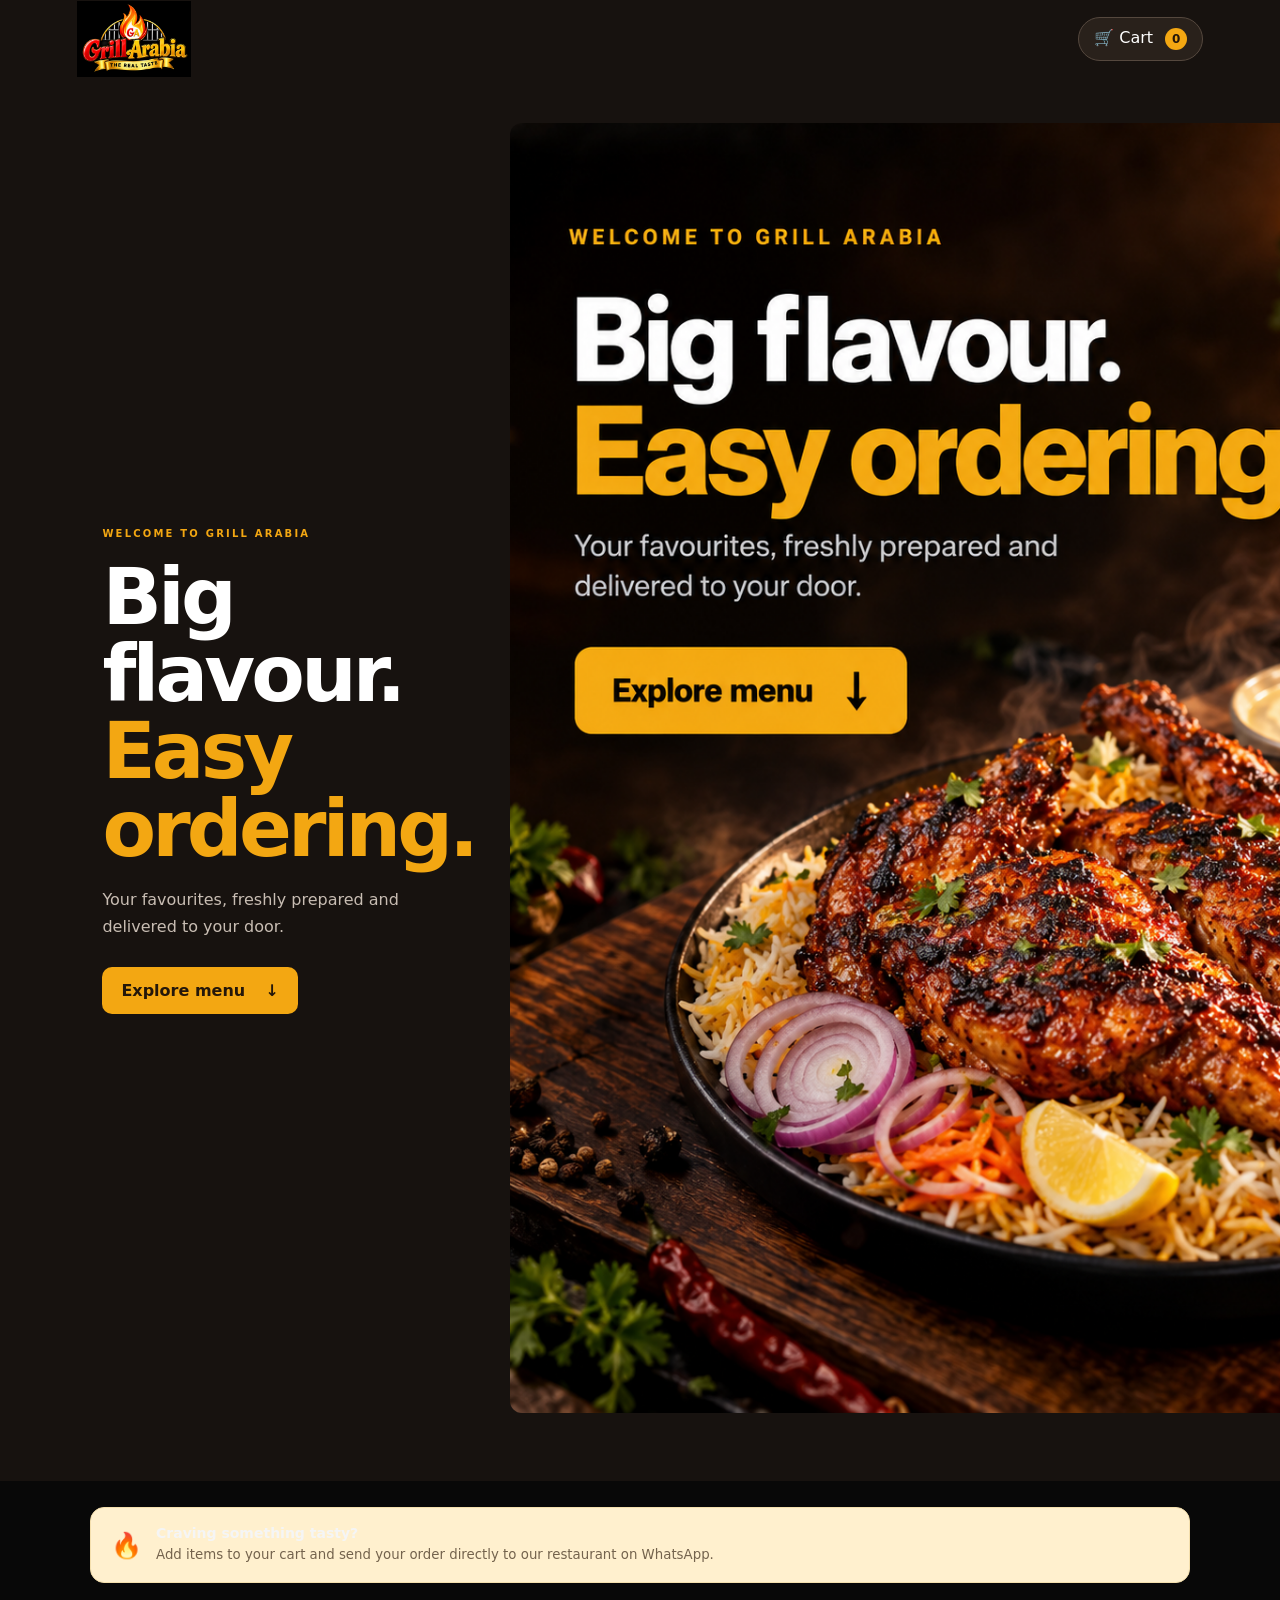
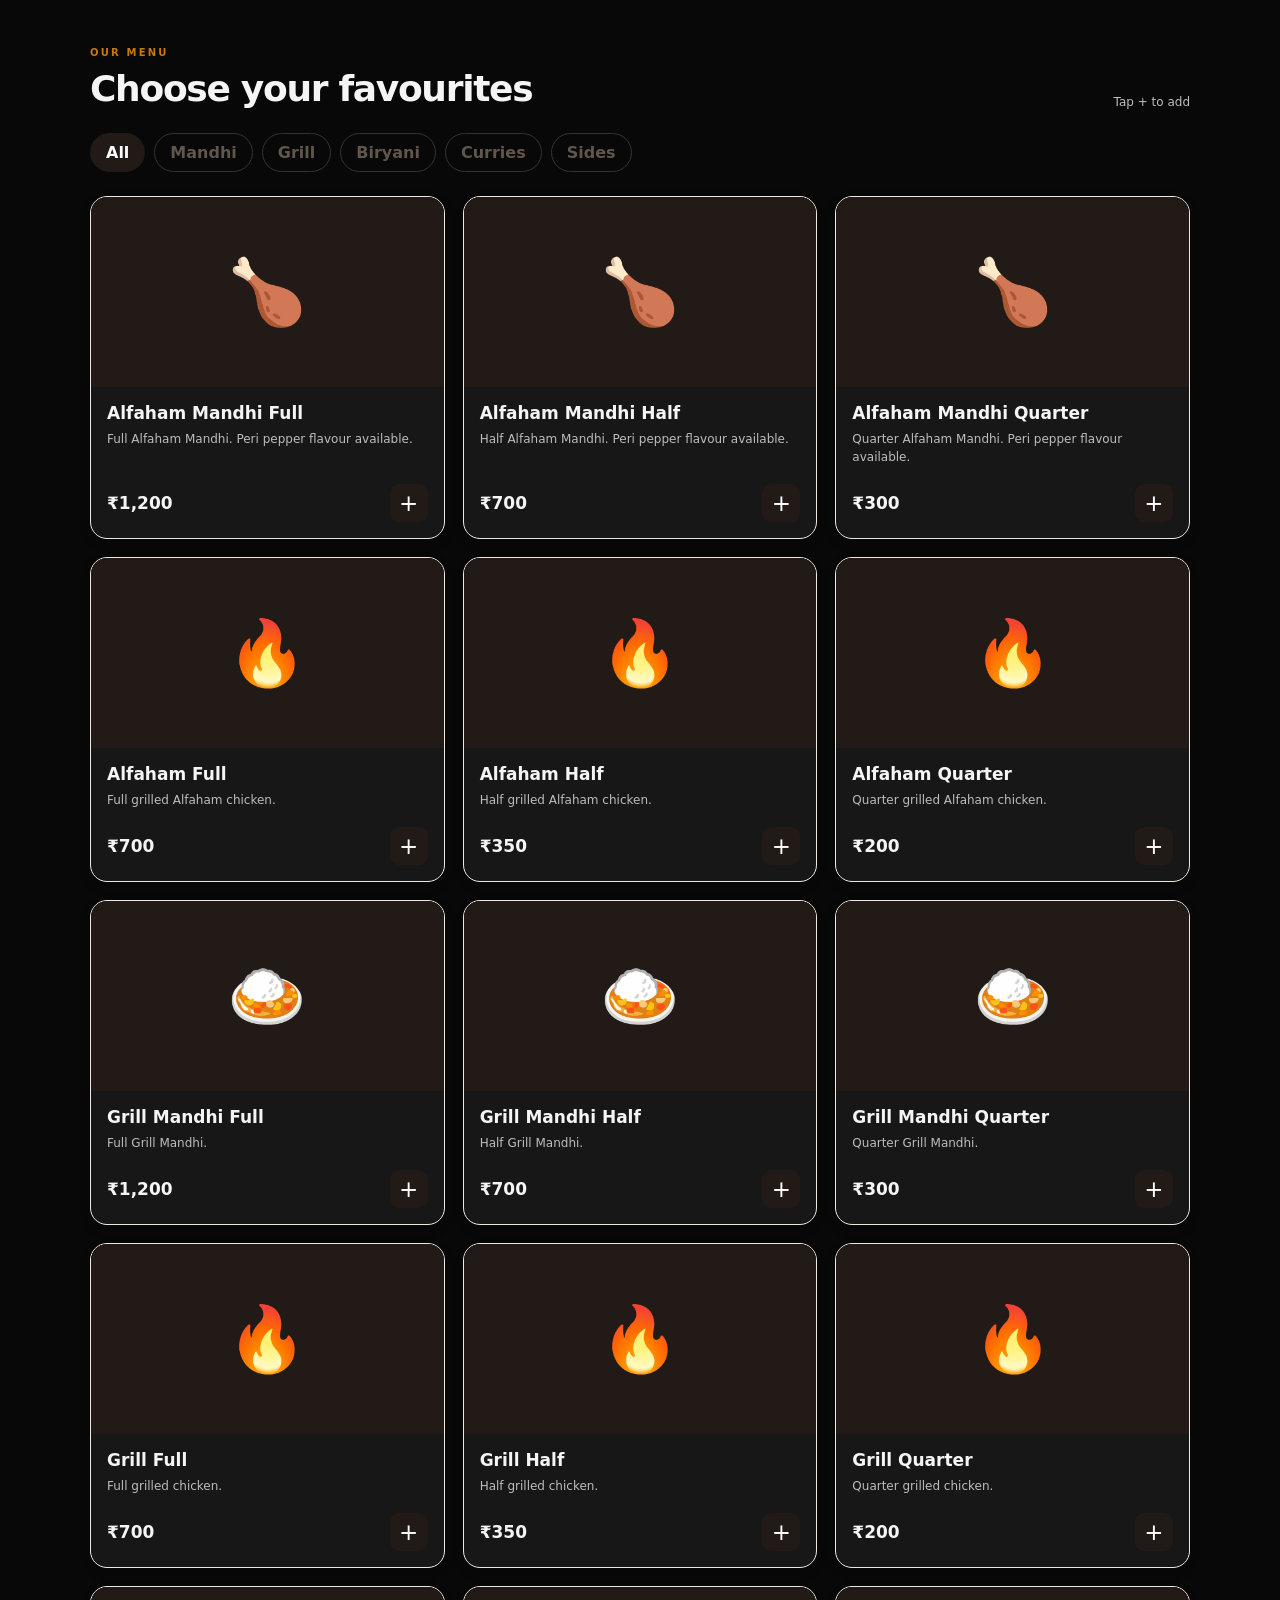
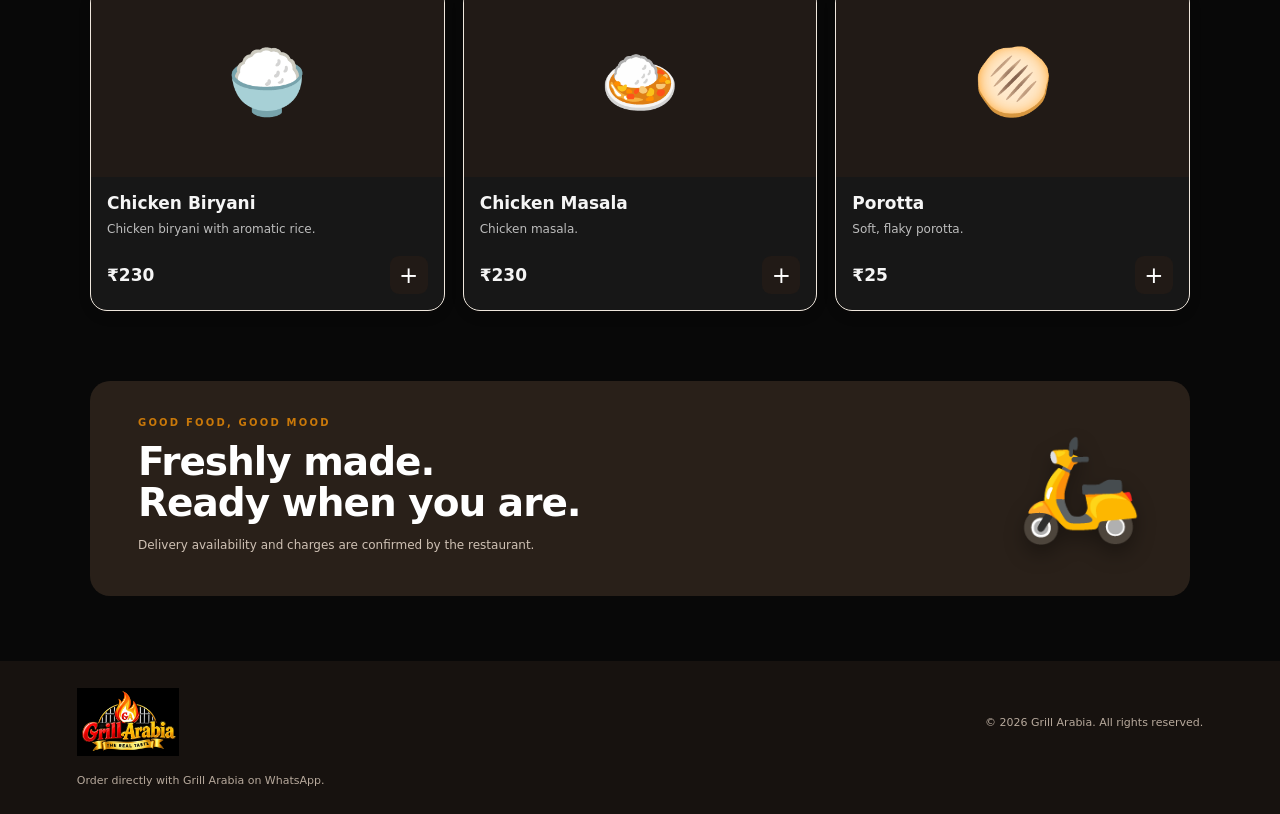
==== index.html @ a6ddaea6 "Refresh Grill Arabia premium checkout layout" ====
<!doctype html>
<html lang="en">
<head>
  <meta charset="utf-8">
  <meta name="viewport" content="width=device-width, initial-scale=1">
  <meta name="theme-color" content="#17120f">
  <meta name="description" content="Order delicious food from Grill Arabia.">
  <title>Grill Arabia | Food Ordering</title>
  <link rel="icon" type="image/png" href="grill-arabia-logo.png">
  <link rel="stylesheet" href="style.css">
</head>
<body>
  <header class="topbar">
    <a class="brand" href="#" aria-label="Grill Arabia home"><img class="brand-logo" src="grill-arabia-logo.png" alt="Grill Arabia — The Real Taste"></a>
    <button class="cart-button" id="open-cart" aria-label="Open cart">🛒 <span>Cart</span> <b id="cart-count">0</b></button>
  </header>

  <main>
    <section class="hero">
      <div class="hero-copy">
        <span class="eyebrow">WELCOME TO GRILL ARABIA</span>
        <h1>Big flavour.<br><em>Easy ordering.</em></h1>
        <p>Your favourites, freshly prepared and delivered to your door.</p>
        <a class="primary-button" href="#menu">Explore menu <span>↓</span></a>
      </div>
<div class="hero-art">
  <img
    src="grill-arabia-hero.png"
    alt="Charcoal-grilled chicken from Grill Arabia"
    class="hero-food-photo"
  >
  <span class="floating-tag">MADE FRESH<br><b>FOR YOU</b></span>
</div>
    </section>

    <section class="order-note">
      <span>🔥</span><div><strong>Craving something tasty?</strong><small>Add items to your cart and send your order directly to our restaurant on WhatsApp.</small></div>
    </section>

    <section class="menu-section" id="menu">
      <div class="section-heading"><div><span class="eyebrow">OUR MENU</span><h2>Choose your favourites</h2></div><span class="menu-hint">Tap + to add</span></div>
      <div class="category-row" id="categories"></div>
      <div class="menu-grid" id="menu-grid"></div>
    </section>

    <section class="delivery-banner">
      <div><span class="eyebrow">GOOD FOOD, GOOD MOOD</span><h2>Freshly made.<br>Ready when you are.</h2><p>Delivery availability and charges are confirmed by the restaurant.</p></div>
      <div class="delivery-icon">🛵</div>
    </section>
  </main>

  <footer><div class="brand footer-brand"><img class="footer-logo" src="grill-arabia-logo.png" alt="Grill Arabia — The Real Taste"></div><p>© <span id="year"></span> Grill Arabia. All rights reserved.</p><p class="setup-note">Order directly with Grill Arabia on WhatsApp.</p></footer>

  <div class="overlay" id="overlay"></div>
  <aside class="cart-panel" id="cart-panel" aria-label="Shopping cart" aria-hidden="true">
    <div class="cart-head"><div><span class="eyebrow">GRILL ARABIA • SECURE ORDER</span><h2>Review your order</h2><small class="checkout-subtitle">Freshly prepared. Confirmed directly on WhatsApp.</small></div><button class="icon-button" id="close-cart" aria-label="Close cart">✕</button></div>
    <div id="cart-items" class="cart-items"><p class="empty-cart">Your cart is empty. Add something delicious!</p></div>
    <div class="cart-bottom">
      <div class="checkout-section-title"><span>01</span><div><strong>Delivery details</strong><small>Tell us where to deliver your food</small></div></div>
      <label class="field-label" for="customer-name">Your name</label><input id="customer-name" placeholder="Enter your name">
      <label class="field-label" for="customer-address">Delivery address</label><textarea id="customer-address" rows="2" placeholder="House, street, area"></textarea>
      <label class="field-label" for="customer-notes">Order notes (optional)</label><textarea id="customer-notes" rows="2" placeholder="Spice level, instructions..."></textarea>
      <div class="checkout-summary"><div class="checkout-section-title"><span>02</span><div><strong>Order total</strong><small>Delivery charge confirmed by restaurant</small></div></div><div class="total-row"><span>Item subtotal</span><strong id="subtotal">₹0</strong></div></div>
      <button class="primary-button checkout-button" id="checkout"><span class="wa-mark">◉</span> Confirm order on WhatsApp <span>↗</span></button>
      <small class="checkout-help">Your order details will open in WhatsApp for confirmation.</small>
    </div>
  </aside>
  <div class="toast" id="toast" role="status"></div>
  <script src="app-v3.js?v=20261105-1806"></script>
</body>
</html>
---- style.css ----
:root{--bg:#faf7f1;--ink:#211a16;--muted:#786e65;--accent:#f3a712;--accent-dark:#c97809;--card:#fff;--line:#eadfd2;--green:#276749}
*{box-sizing:border-box}html{scroll-behavior:smooth}body{margin:0;background:var(--bg);color:var(--ink);font-family:Inter,ui-sans-serif,system-ui,-apple-system,BlinkMacSystemFont,"Segoe UI",Arial,sans-serif}button,input,textarea{font:inherit}button,a{-webkit-tap-highlight-color:transparent}a{color:inherit;text-decoration:none}.topbar{height:78px;display:flex;align-items:center;justify-content:space-between;padding:0 clamp(18px,6vw,84px);background:#17120f;color:#fff}.brand{display:flex;align-items:center;gap:11px}.brand-mark{display:grid;place-items:center;width:43px;height:43px;border-radius:13px;background:var(--accent);color:#24170a;font-weight:950;letter-spacing:-2px}.brand-logo{display:block;width:178px;height:76px;object-fit:contain;object-position:left center}.footer-logo{display:block;width:165px;height:78px;object-fit:contain;object-position:left center}.brand strong{display:block;letter-spacing:1.6px;font-size:13px}.brand small{display:block;margin-top:4px;color:#c7b9aa;font-size:10px;letter-spacing:1px}.cart-button{border:1px solid #55483e;border-radius:999px;background:#29211b;color:white;padding:10px 15px;cursor:pointer}.cart-button b{display:inline-grid;place-items:center;min-width:22px;height:22px;margin-left:7px;background:var(--accent);color:#24170a;border-radius:50%;font-size:12px}.hero{background:#17120f;color:#fff;min-height:430px;padding:45px clamp(20px,8vw,120px) 68px;display:flex;align-items:center;justify-content:space-between;gap:35px;overflow:hidden}.hero-copy{max-width:540px;position:relative;z-index:1}.eyebrow{font-size:10px;font-weight:850;letter-spacing:2.2px;color:var(--accent-dark)}.hero .eyebrow{color:var(--accent)}h1{font-size:clamp(42px,6.5vw,78px);line-height:.99;letter-spacing:-3.8px;margin:18px 0}h1 em{color:var(--accent);font-style:normal}.hero p{max-width:380px;color:#c8bdb3;line-height:1.7;margin-bottom:27px}.primary-button{display:inline-flex;align-items:center;justify-content:center;gap:20px;border:0;border-radius:10px;padding:14px 19px;background:var(--accent);color:#24170a;font-weight:850;cursor:pointer;transition:transform .15s,background .15s}.primary-button:hover{transform:translateY(-2px);background:#ffbd38}.hero-art{position:relative;display:grid;place-items:center;width:min(38vw,380px);height:310px;flex-shrink:0}.plate{width:260px;height:260px;border-radius:50%;display:grid;place-items:center;position:relative;background:radial-gradient(circle,#e9c98a 0 55%,#f7ead1 56% 62%,#9c8871 63% 66%,#eee0c9 67%);box-shadow:0 25px 65px #0008;transform:rotate(-9deg)}.rice{font-size:100px;filter:drop-shadow(0 4px 2px #8a6437)}.chicken{position:absolute;font-size:84px;transform:rotate(30deg);left:95px;top:58px}.greens{position:absolute;font-size:52px;right:32px;bottom:42px}.floating-tag{position:absolute;right:-4px;bottom:22px;background:var(--accent);color:#24170a;border-radius:12px;padding:12px 15px;font-size:9px;letter-spacing:1.4px;transform:rotate(5deg);box-shadow:0 10px 25px #0005}.floating-tag b{font-size:13px}.order-note{margin:26px auto 0;width:min(1100px,calc(100% - 36px));padding:17px 20px;display:flex;gap:14px;align-items:center;background:#fff0ce;border:1px solid #f4dfad;border-radius:14px}.order-note>span{font-size:25px}.order-note strong,.order-note small{display:block}.order-note strong{font-size:14px}.order-note small{margin-top:4px;color:#74634d;line-height:1.5}.menu-section{width:min(1100px,calc(100% - 36px));margin:58px auto 70px}.section-heading{display:flex;justify-content:space-between;align-items:end;gap:16px}.section-heading h2,.cart-head h2{font-size:clamp(26px,4vw,36px);letter-spacing:-1.3px;margin:8px 0 0}.menu-hint{font-size:12px;color:var(--muted)}.category-row{display:flex;gap:9px;flex-wrap:wrap;margin:24px 0}.category{border:1px solid var(--line);border-radius:999px;background:transparent;padding:9px 15px;color:#61564c;font-weight:700;cursor:pointer}.category.active{background:#211a16;color:#fff;border-color:#211a16}.menu-grid{display:grid;grid-template-columns:repeat(3,minmax(0,1fr));gap:18px}.food-card{background:var(--card);border:1px solid #efe7dd;border-radius:17px;overflow:hidden;box-shadow:0 5px 18px #3b25100a;display:flex;flex-direction:column}.food-art{height:155px;display:grid;place-items:center;background:linear-gradient(135deg,#fff1d2,#f7d9a0);font-size:75px;position:relative}.food-art .badge{position:absolute;top:12px;left:12px;background:#fff;color:#77501b;border-radius:7px;padding:5px 8px;font-size:9px;font-weight:900;letter-spacing:.6px}.food-info{padding:16px;display:flex;flex-direction:column;flex:1}.food-info h3{margin:0 0 7px;font-size:17px}.food-info p{font-size:12px;color:var(--muted);line-height:1.5;margin:0 0 18px;flex:1}.food-bottom{display:flex;justify-content:space-between;align-items:center;gap:8px}.price{font-size:17px;font-weight:900}.add-button{border:0;background:#211a16;color:#fff;border-radius:9px;width:38px;height:38px;font-size:23px;cursor:pointer}.add-button:hover{background:var(--accent);color:#211a16}.delivery-banner{width:min(1100px,calc(100% - 36px));margin:0 auto 65px;border-radius:20px;background:#292019;color:#fff;padding:30px clamp(20px,5vw,48px);display:flex;justify-content:space-between;align-items:center;overflow:hidden}.delivery-banner h2{font-size:clamp(25px,4vw,39px);letter-spacing:-1px;line-height:1.05;margin:12px 0}.delivery-banner p{font-size:12px;color:#cfc1b4;line-height:1.5}.delivery-icon{font-size:100px;filter:drop-shadow(0 9px 10px #0005)}footer{padding:27px clamp(18px,6vw,84px);background:#17120f;color:#fff;display:flex;align-items:center;justify-content:space-between;gap:18px;flex-wrap:wrap}footer p{font-size:11px;color:#b7a99c}.footer-brand .brand-mark{width:37px;height:37px}.footer-brand .footer-logo{width:145px;height:68px}.setup-note{width:100%;margin:0}.setup-note code{color:var(--accent)}.overlay{position:fixed;inset:0;background:#100a06a8;z-index:10;opacity:0;visibility:hidden;transition:.2s}.overlay.show{opacity:1;visibility:visible}.cart-panel{position:fixed;z-index:11;right:0;top:0;height:100dvh;width:min(450px,100%);background:#fffdf9;transform:translateX(102%);transition:transform .25s;display:flex;flex-direction:column;padding:22px}.cart-panel.open{transform:translateX(0)}.cart-head{display:flex;justify-content:space-between;align-items:center;padding-bottom:18px;border-bottom:1px solid var(--line)}.icon-button{width:38px;height:38px;border:1px solid var(--line);background:white;border-radius:50%;cursor:pointer}.cart-items{overflow:auto;flex:1;padding:8px 0}.empty-cart{color:var(--muted);font-size:13px;text-align:center;padding:30px 5px}.cart-item{display:grid;grid-template-columns:1fr auto;gap:10px;padding:14px 0;border-bottom:1px solid var(--line)}.cart-item h4{margin:0 0 5px;font-size:14px}.cart-item small{color:var(--muted)}.qty-controls{display:flex;align-items:center;gap:10px;margin-top:9px}.qty-controls button{width:26px;height:26px;border:1px solid var(--line);border-radius:7px;background:white;cursor:pointer}.cart-item-price{font-weight:800;font-size:13px}.cart-bottom{border-top:1px solid var(--line);padding-top:15px;max-height:57%;overflow:auto}.field-label{display:block;font-size:11px;font-weight:800;margin:10px 0 6px}.cart-bottom input,.cart-bottom textarea{width:100%;border:1px solid #e3d8ca;background:#fff;border-radius:8px;padding:10px;outline-color:var(--accent);resize:vertical;font-size:13px}.total-row{display:flex;justify-content:space-between;margin:17px 0;font-size:15px}.total-row strong{font-size:20px}.checkout-button{width:100%;background:#1f8b4d;color:#fff}.checkout-button:hover{background:#176e3c}.checkout-help{display:block;text-align:center;color:var(--muted);font-size:10px;margin-top:9px}.toast{position:fixed;bottom:22px;left:50%;transform:translate(-50%,20px);background:#211a16;color:#fff;border-radius:9px;padding:12px 17px;font-size:12px;opacity:0;pointer-events:none;transition:.2s;z-index:20;max-width:90vw;text-align:center}.toast.show{opacity:1;transform:translate(-50%,0)}
@media(max-width:760px){.hero{padding-top:40px;min-height:0}.hero-art{width:42vw;height:220px}.plate{width:190px;height:190px}.rice{font-size:75px}.chicken{font-size:60px;left:70px;top:42px}.greens{font-size:38px;right:20px;bottom:30px}.floating-tag{right:-8px;bottom:8px;padding:9px}.menu-grid{grid-template-columns:repeat(2,minmax(0,1fr));gap:12px}.food-art{height:125px;font-size:60px}.food-info{padding:12px}.food-info h3{font-size:15px}.food-info p{font-size:11px}.delivery-icon{font-size:75px}}@media(max-width:480px){.topbar{height:68px;padding:0 15px}.brand strong{font-size:11px}.brand small{font-size:9px}.brand-mark{width:38px;height:38px}.brand-logo{width:142px;height:62px}.cart-button{padding:8px 10px;font-size:12px}.hero{display:block;padding:38px 22px 28px}.hero-copy{max-width:none}.hero-art{width:100%;height:215px;margin:12px auto 0}.plate{width:185px;height:185px}h1{font-size:54px;letter-spacing:-2.8px}.hero p{font-size:13px}.section-heading{align-items:start}.menu-hint{padding-top:5px}.menu-section{margin-top:43px}.menu-grid{gap:10px}.food-art{height:105px;font-size:52px}.food-info{padding:10px}.food-info h3{font-size:13px}.food-info p{font-size:10px;margin-bottom:13px}.price{font-size:14px}.add-button{width:33px;height:33px}.delivery-banner{padding:23px 19px}.delivery-icon{font-size:60px}footer{justify-content:flex-start}footer>p{margin:0}.setup-note{margin-top:3px}}
.hero-art {
  width: 100%;
  height: auto;
  min-height: 0;
  overflow: hidden;
}

.hero-food-photo {
  display: block;
  width: 100%;
  height: auto;
  object-fit: contain;
  border-radius: 12px;
}
:root {
  --bg: #080808;
  --ink: #f5f5f5;
  --muted: #bdbdbd;
  --card: #171717;
  --line: #333333;
}

body {
  background: #080808;
  color: #f5f5f5;
}

/* Menu item photography */
.food-art{height:190px;background:#211a16;overflow:hidden}.food-art img{width:100%;height:100%;display:block;object-fit:cover}.food-fallback{font-size:64px;text-align:center}@media(max-width:760px){.food-art{height:145px}}@media(max-width:480px){.food-art{height:112px}}
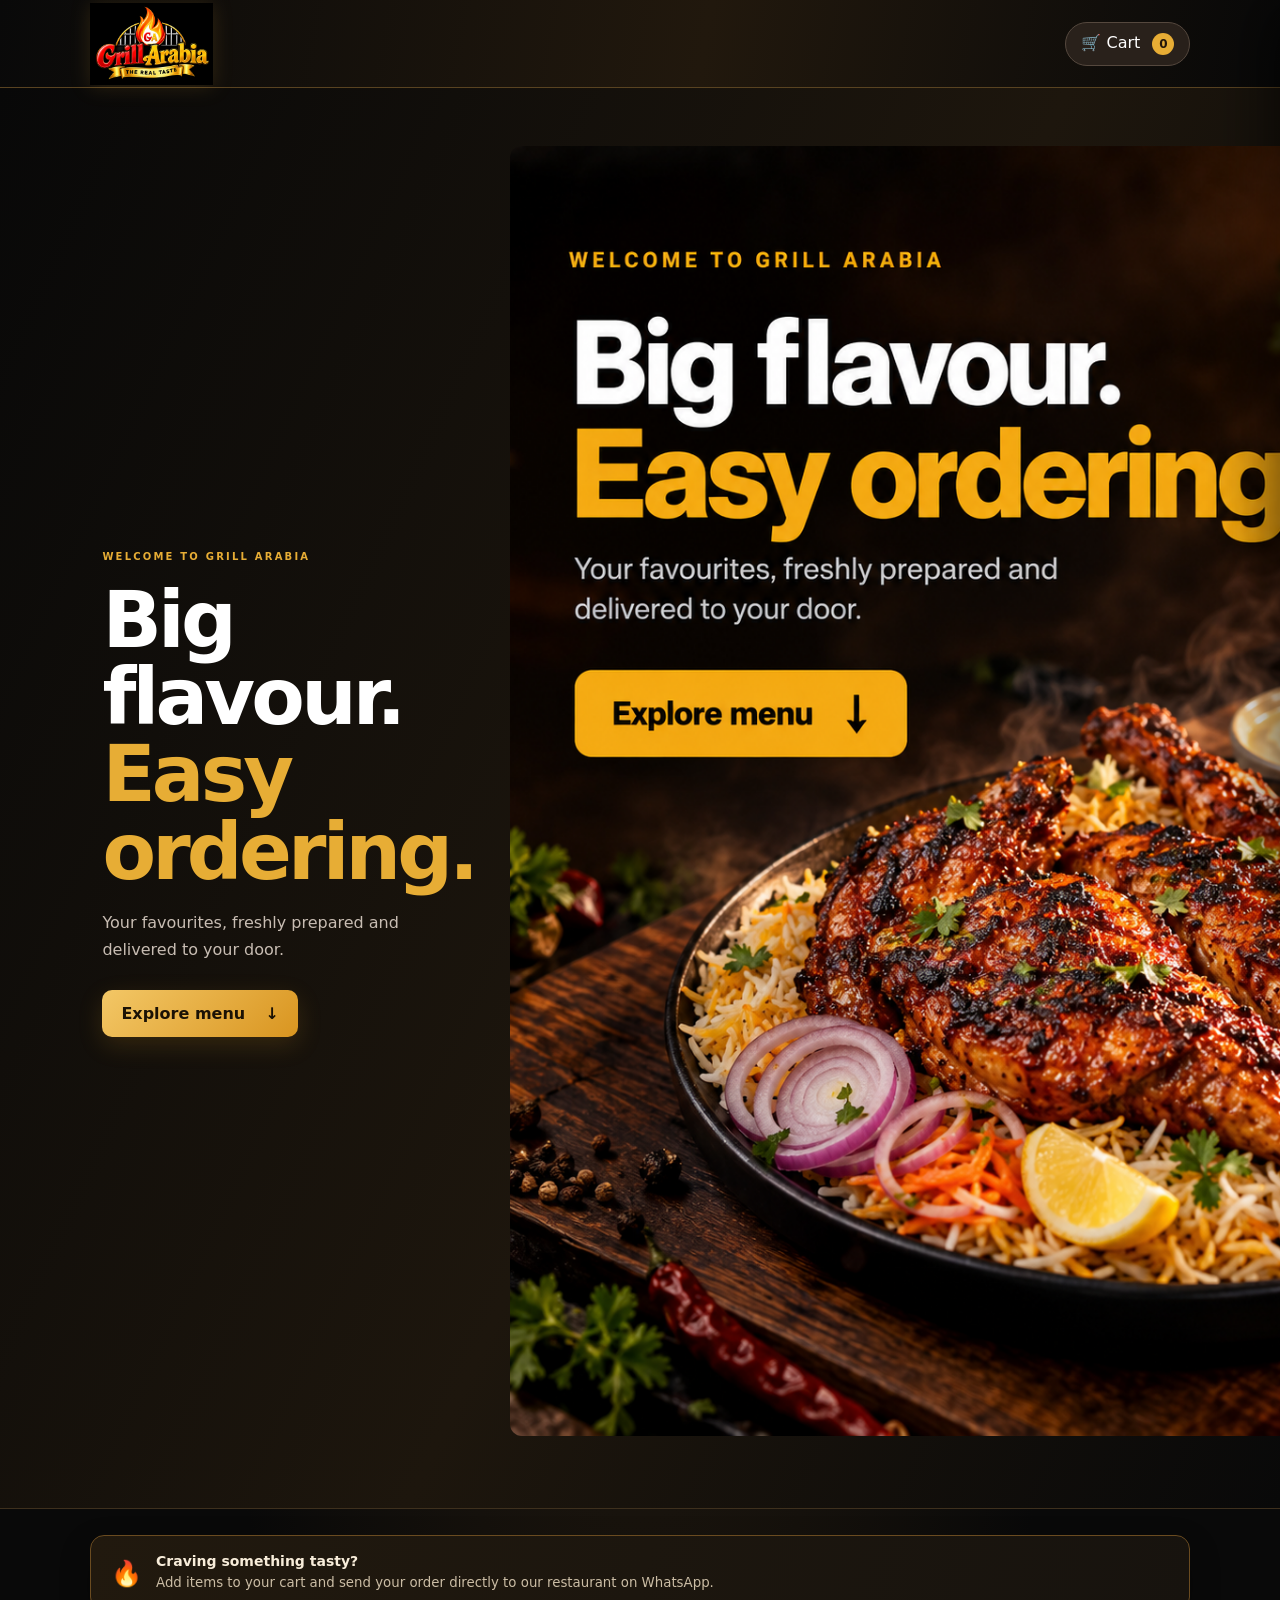
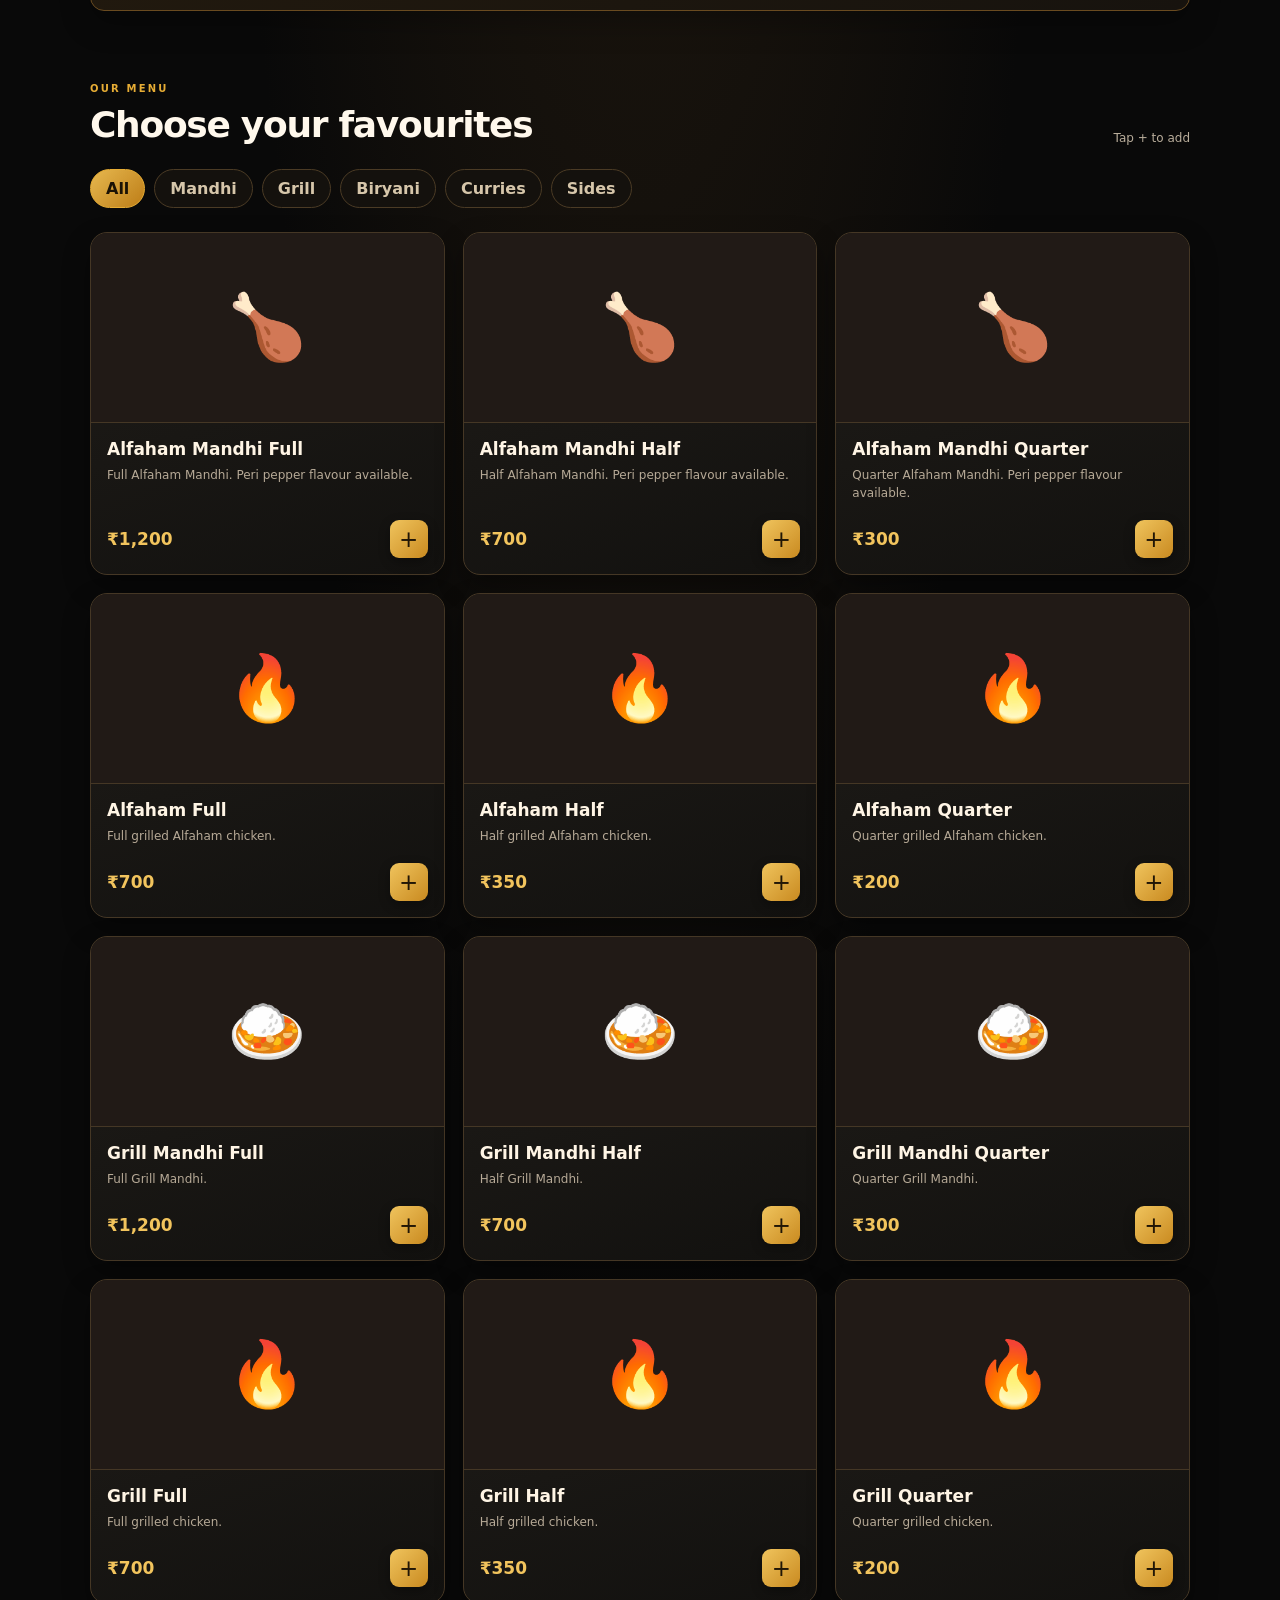
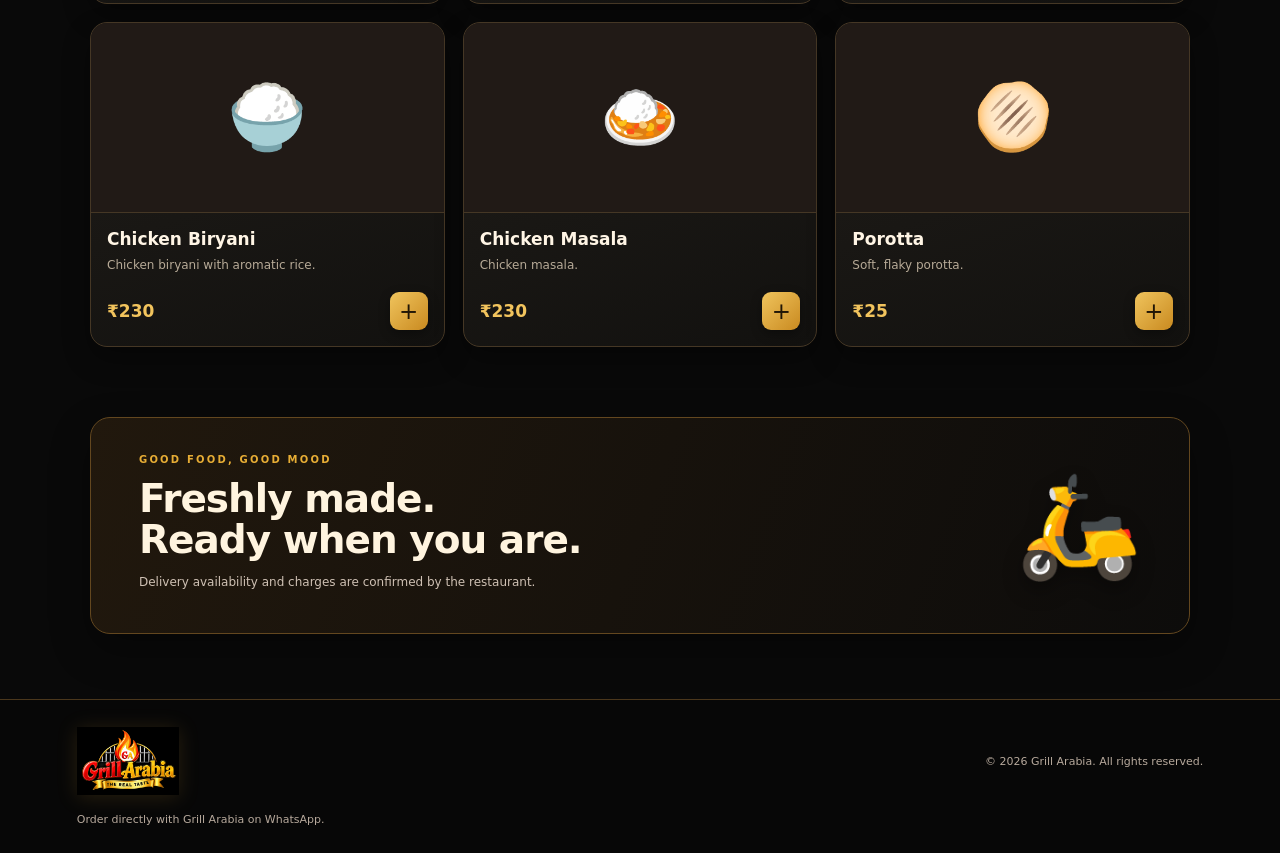
==== commit be1c2ea7: "Bust cached CSS and JavaScript for premium website update" ====
--- a/index.html
+++ b/index.html
@@ -7,7 +7,7 @@
   <meta name="description" content="Order delicious food from Grill Arabia.">
   <title>Grill Arabia | Food Ordering</title>
   <link rel="icon" type="image/png" href="grill-arabia-logo.png">
-  <link rel="stylesheet" href="style.css">
+  <link rel="stylesheet" href="style.css?v=20261105-1815">
 </head>
 <body>
   <header class="topbar">
@@ -66,6 +66,6 @@
     </div>
   </aside>
   <div class="toast" id="toast" role="status"></div>
-  <script src="app-v3.js?v=20261105-1806"></script>
+  <script src="app-v3.js?v=20261105-1815"></script>
 </body>
 </html>
--- a/style.css
+++ b/style.css
@@ -30,3 +30,61 @@
 
 /* Menu item photography */
 .food-art{height:190px;background:#211a16;overflow:hidden}.food-art img{width:100%;height:100%;display:block;object-fit:cover}.food-fallback{font-size:64px;text-align:center}@media(max-width:760px){.food-art{height:145px}}@media(max-width:480px){.food-art{height:112px}}
+
+
+/* GRILL ARABIA — PREMIUM BLACK & GOLD EXPERIENCE */
+:root{--bg:#090909;--ink:#f7f2e8;--muted:#b9ad9b;--accent:#e7ad35;--accent-dark:#d49a25;--card:#171513;--line:#393127}
+body{background:radial-gradient(ellipse at 50% -20%,#302313 0,#090909 55%);color:var(--ink)}
+.topbar{height:88px;background:linear-gradient(100deg,#090909,#21180d 55%,#090909);border-bottom:1px solid #594321;padding-inline:clamp(18px,7vw,110px);box-shadow:0 8px 30px #0008}
+.brand-logo{width:205px;height:82px;object-fit:contain;object-position:left center;filter:drop-shadow(0 2px 10px #e7ad3525)}
+.hero{background:linear-gradient(115deg,#080808 0%,#1d160d 55%,#090909 100%);border-bottom:1px solid #3e301d;padding-top:58px;padding-bottom:72px}
+.hero .eyebrow,.eyebrow{color:#e7ad35}
+h1 em{color:#e7ad35}
+.primary-button{background:linear-gradient(135deg,#f3c766,#d99520);color:#1b1205;box-shadow:0 8px 24px #d995202c}
+.primary-button:hover{background:linear-gradient(135deg,#ffdc8b,#e7ad35)}
+.order-note{background:linear-gradient(110deg,#21190e,#17130e);border:1px solid #6a4b20;color:#f8edda;box-shadow:0 12px 30px #0004}
+.order-note small{color:#cbbda5}
+.menu-section{margin-top:66px}
+.section-heading h2{color:#fff8ec}
+.category{border-color:#4b3b25;color:#d6c6aa;background:#14110d}
+.category.active{background:linear-gradient(135deg,#e7b84f,#bd7d17);border-color:#e7ad35;color:#1b1205}
+.food-card{background:linear-gradient(160deg,#201d19,#12110f);border:1px solid #453725;box-shadow:0 12px 28px #0005;transition:transform .2s,border-color .2s,box-shadow .2s}
+.food-card:hover{transform:translateY(-4px);border-color:#bd8c36;box-shadow:0 18px 36px #0008}
+.food-art{background:#211a16;border-bottom:1px solid #453725}
+.food-info h3{color:#fff5e5}
+.food-info p{color:#b7aa97}
+.price{color:#f2c45d}
+.add-button{background:linear-gradient(135deg,#f0c45d,#c98a20);color:#211606;box-shadow:0 4px 12px #0005}
+.add-button:hover{background:#ffe09a;color:#211606}
+.delivery-banner{background:linear-gradient(110deg,#21180d,#0d0c0b);border:1px solid #63471f;box-shadow:0 16px 40px #0005}
+.delivery-banner h2{color:#fff4df}
+footer{background:#070707;border-top:1px solid #4b371c}
+.footer-logo{filter:drop-shadow(0 2px 10px #e7ad3525)}
+.cart-panel{background:linear-gradient(160deg,#17130e,#090909);color:#f8f0e2;border-left:1px solid #735321;box-shadow:-20px 0 60px #0009}
+.cart-head{border-bottom:1px solid #4a3820;padding-bottom:18px}
+.cart-head h2{color:#fff4df}
+.checkout-subtitle{display:block;color:#b9aa91;font-size:11px;margin-top:6px;line-height:1.5}
+.icon-button{background:#211a10;color:#f7e8c8;border-color:#5a4424}
+.cart-items{color:#f5ead7}
+.empty-cart{color:#b9aa91}
+.cart-item{border-bottom:1px solid #3b3021}
+.cart-item small{color:#b9aa91}
+.qty-controls button{background:#211a10;color:#f7e8c8;border-color:#5a4424}
+.cart-bottom{border-top:1px solid #4a3820}
+.checkout-section-title{display:flex;align-items:center;gap:11px;margin:2px 0 14px}
+.checkout-section-title>span{display:grid;place-items:center;width:29px;height:29px;border-radius:9px;background:#e7ad35;color:#211606;font-size:11px;font-weight:900}
+.checkout-section-title strong,.checkout-section-title small{display:block}
+.checkout-section-title strong{font-size:13px;color:#fff2dc}
+.checkout-section-title small{font-size:10px;color:#b9aa91;margin-top:3px}
+.field-label{color:#e8d8bd}
+.cart-bottom input,.cart-bottom textarea{background:#17130e;color:#fff4df;border:1px solid #59452a}
+.cart-bottom input::placeholder,.cart-bottom textarea::placeholder{color:#8f806a}
+.checkout-summary{margin-top:17px;padding:15px 13px 2px;background:#1b160f;border:1px solid #4a3820;border-radius:12px}
+.total-row{color:#d8c8ae}
+.total-row strong{color:#f3c45c}
+.checkout-button{background:linear-gradient(110deg,#16864a,#20a45d);color:#fff;box-shadow:0 8px 22px #0d6e3b55;gap:9px}
+.checkout-button:hover{background:linear-gradient(110deg,#1b9b55,#31b96e);color:#fff}
+.wa-mark{font-size:18px}
+.checkout-help{color:#b9aa91;line-height:1.5}
+.toast{background:#e7ad35;color:#211606;font-weight:800}
+@media(max-width:480px){.topbar{height:72px}.brand-logo{width:155px;height:68px}.hero{background:linear-gradient(160deg,#090909,#21170c 70%,#090909)}.food-card{border-radius:13px}.cart-panel{padding:18px}.cart-bottom{max-height:61%}}
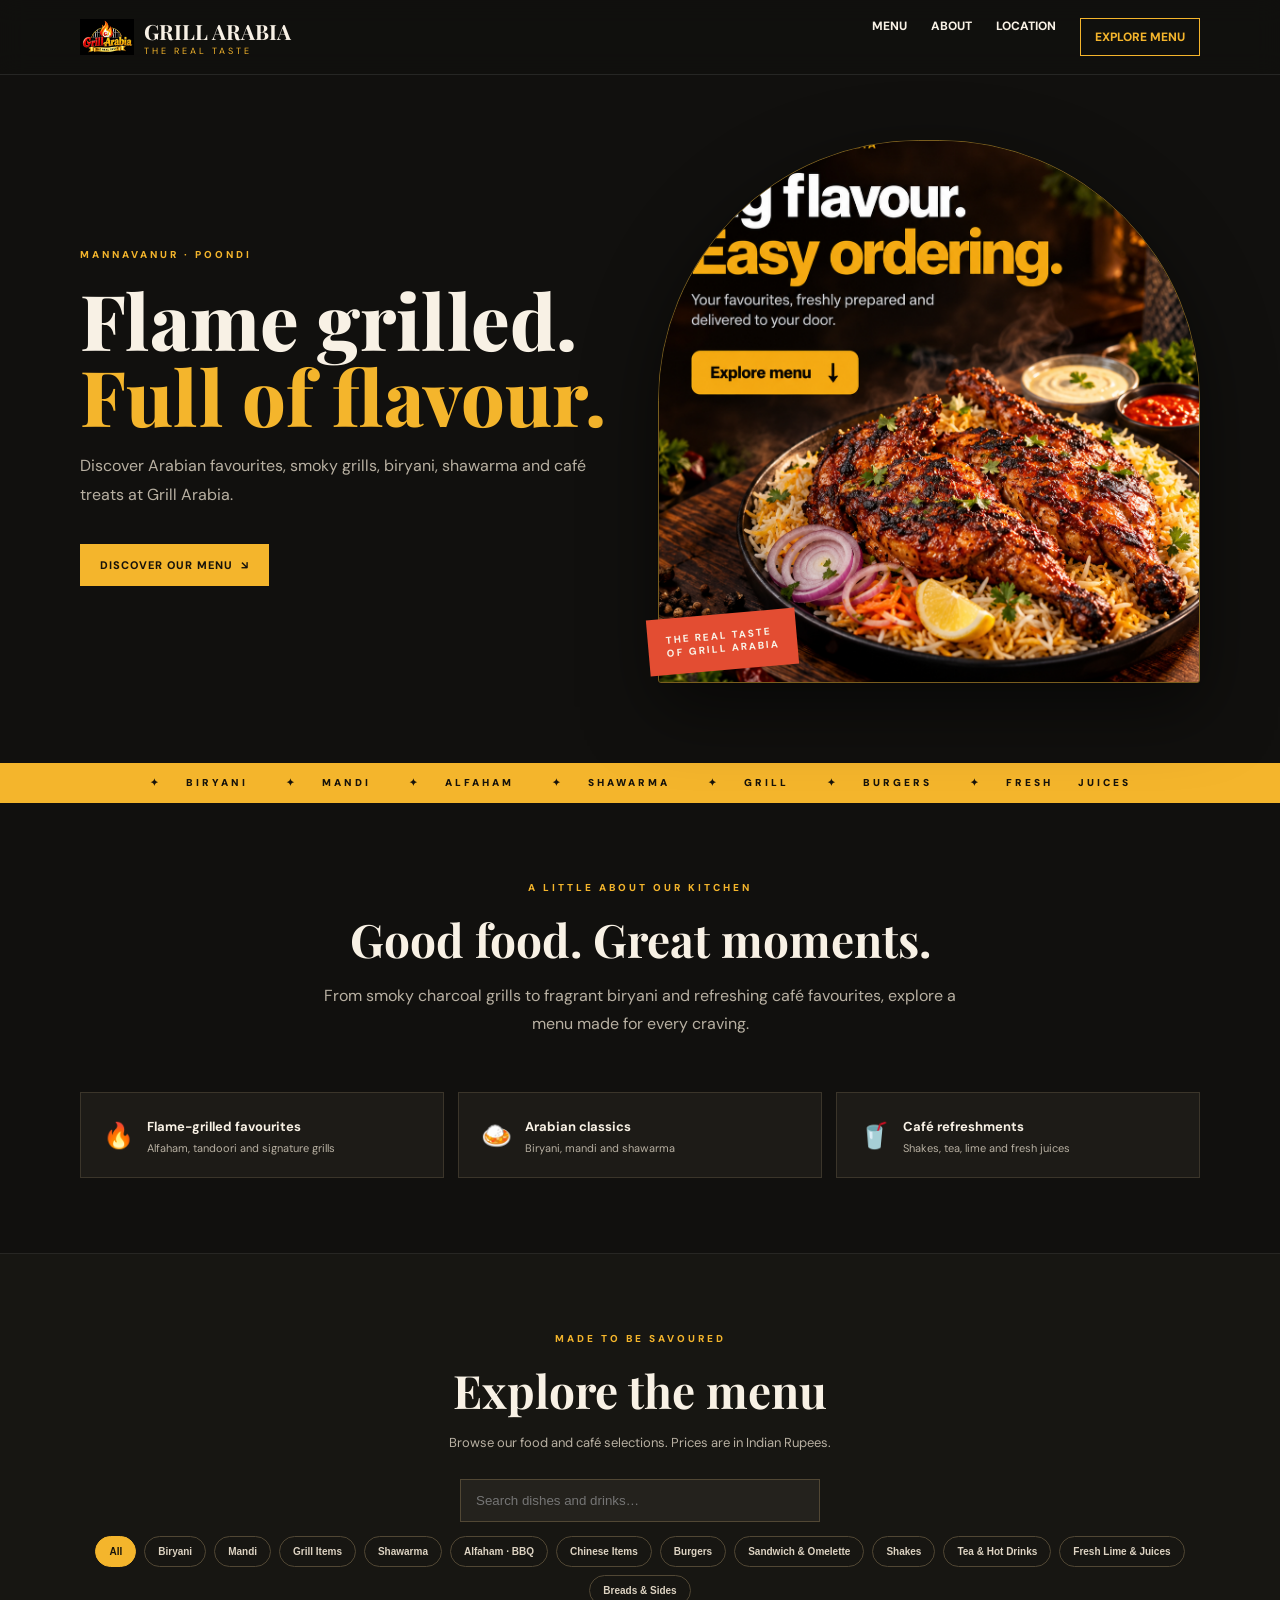
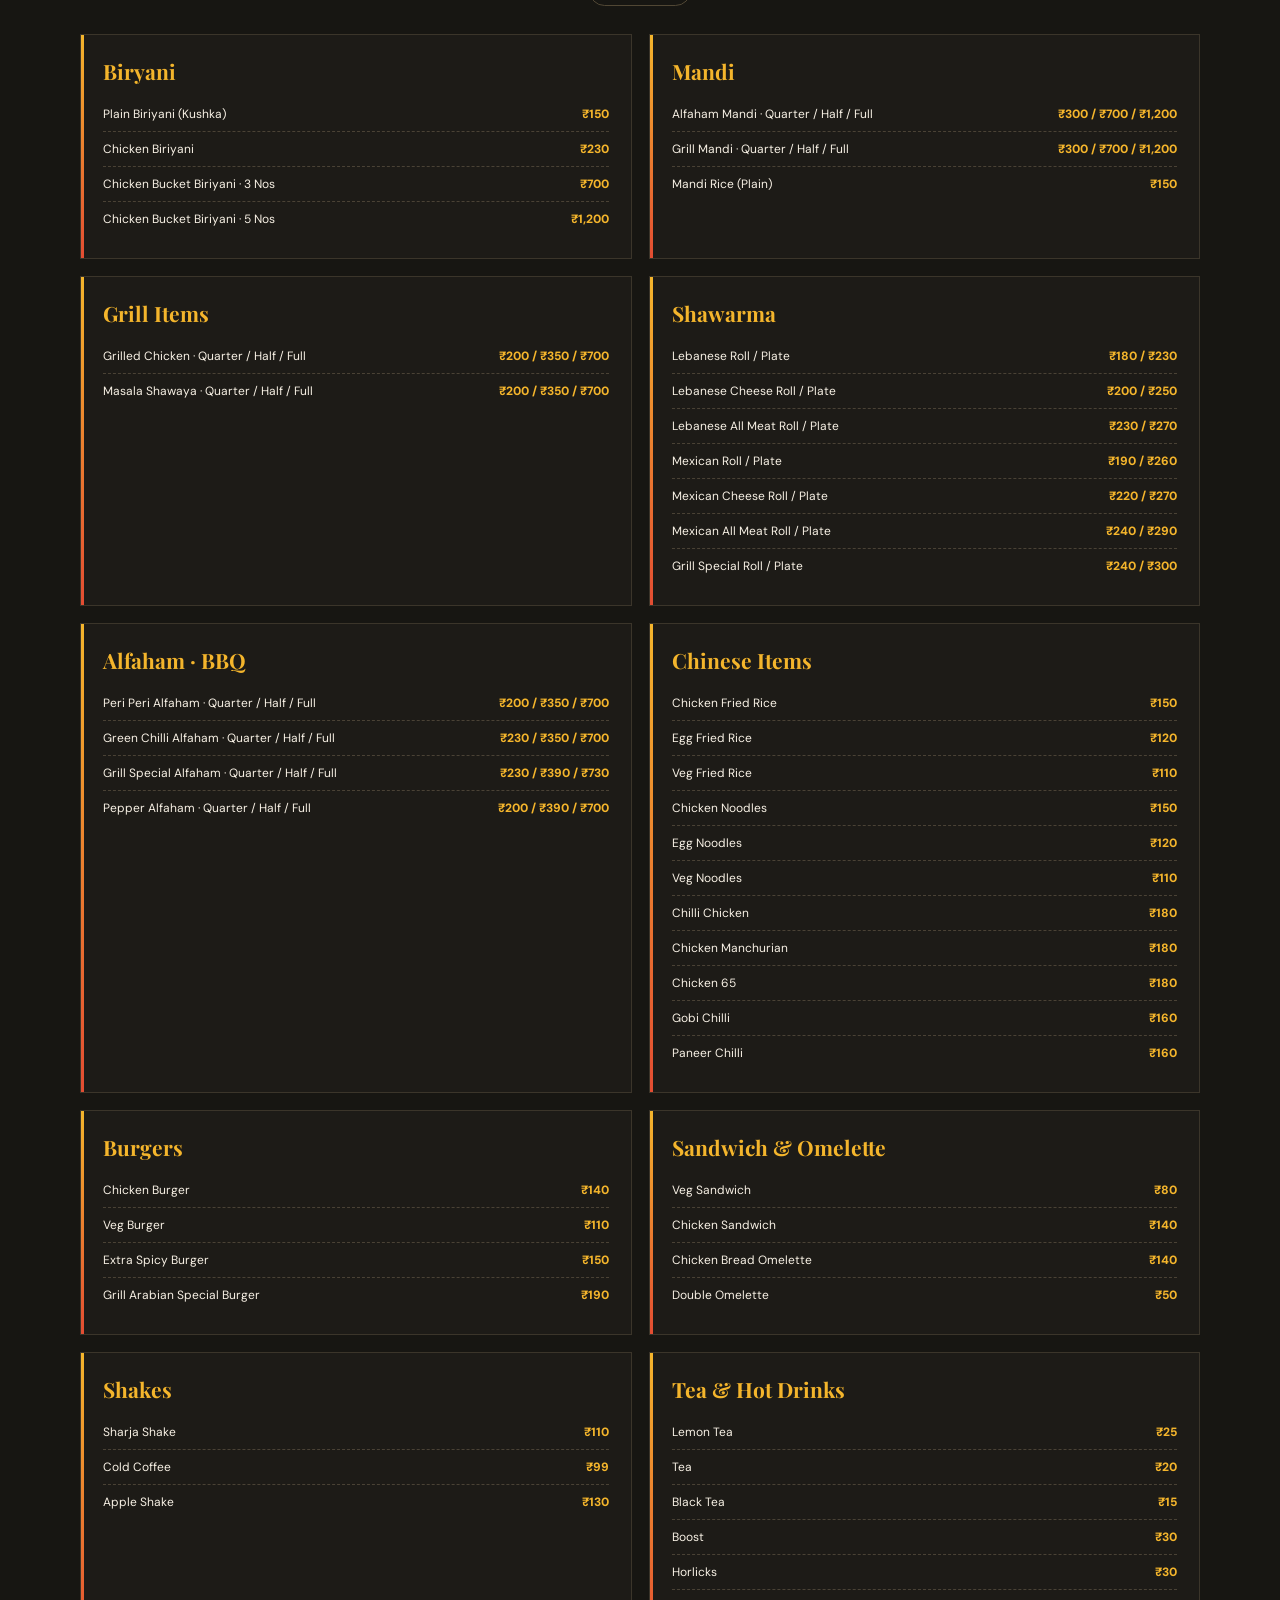
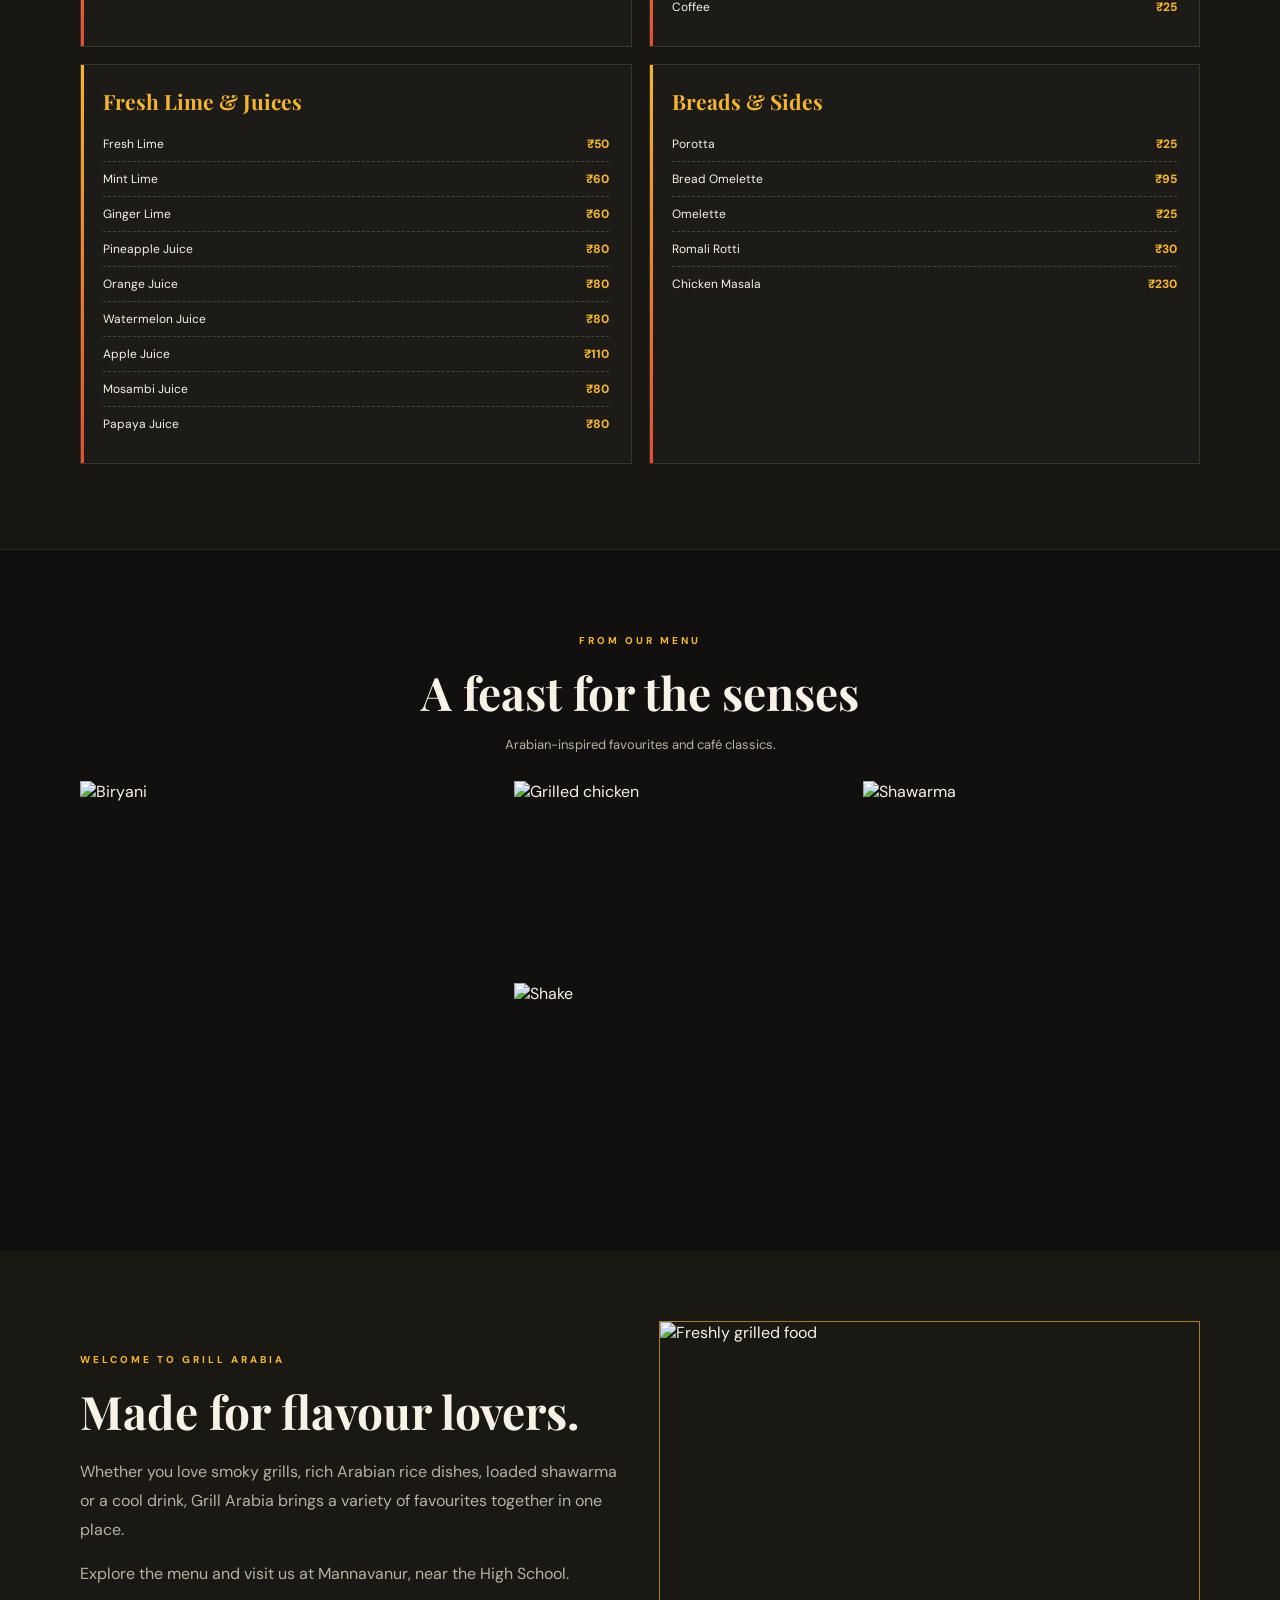
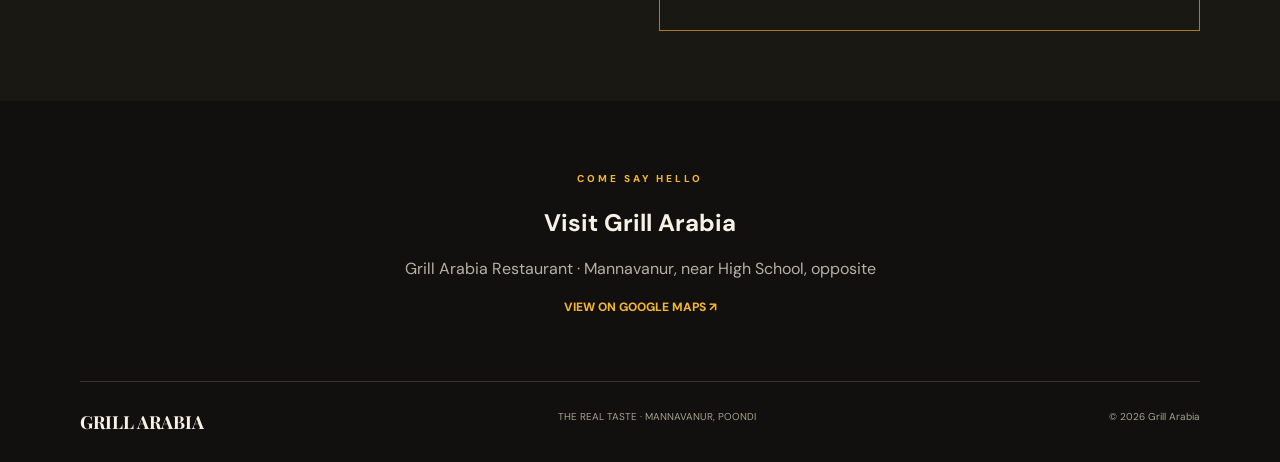
==== commit 26840239: "Redesign Grill Arabia as premium restaurant website without ordering" ====
--- a/index.html
+++ b/index.html
@@ -1,71 +1,29 @@
-<!doctype html>
-<html lang="en">
-<head>
-  <meta charset="utf-8">
-  <meta name="viewport" content="width=device-width, initial-scale=1">
-  <meta name="theme-color" content="#17120f">
-  <meta name="description" content="Order delicious food from Grill Arabia.">
-  <title>Grill Arabia | Food Ordering</title>
-  <link rel="icon" type="image/png" href="grill-arabia-logo.png">
-  <link rel="stylesheet" href="style.css?v=20261105-1815">
-</head>
-<body>
-  <header class="topbar">
-    <a class="brand" href="#" aria-label="Grill Arabia home"><img class="brand-logo" src="grill-arabia-logo.png" alt="Grill Arabia — The Real Taste"></a>
-    <button class="cart-button" id="open-cart" aria-label="Open cart">🛒 <span>Cart</span> <b id="cart-count">0</b></button>
-  </header>
-
-  <main>
-    <section class="hero">
-      <div class="hero-copy">
-        <span class="eyebrow">WELCOME TO GRILL ARABIA</span>
-        <h1>Big flavour.<br><em>Easy ordering.</em></h1>
-        <p>Your favourites, freshly prepared and delivered to your door.</p>
-        <a class="primary-button" href="#menu">Explore menu <span>↓</span></a>
-      </div>
-<div class="hero-art">
-  <img
-    src="grill-arabia-hero.png"
-    alt="Charcoal-grilled chicken from Grill Arabia"
-    class="hero-food-photo"
-  >
-  <span class="floating-tag">MADE FRESH<br><b>FOR YOU</b></span>
-</div>
-    </section>
-
-    <section class="order-note">
-      <span>🔥</span><div><strong>Craving something tasty?</strong><small>Add items to your cart and send your order directly to our restaurant on WhatsApp.</small></div>
-    </section>
-
-    <section class="menu-section" id="menu">
-      <div class="section-heading"><div><span class="eyebrow">OUR MENU</span><h2>Choose your favourites</h2></div><span class="menu-hint">Tap + to add</span></div>
-      <div class="category-row" id="categories"></div>
-      <div class="menu-grid" id="menu-grid"></div>
-    </section>
-
-    <section class="delivery-banner">
-      <div><span class="eyebrow">GOOD FOOD, GOOD MOOD</span><h2>Freshly made.<br>Ready when you are.</h2><p>Delivery availability and charges are confirmed by the restaurant.</p></div>
-      <div class="delivery-icon">🛵</div>
-    </section>
-  </main>
-
-  <footer><div class="brand footer-brand"><img class="footer-logo" src="grill-arabia-logo.png" alt="Grill Arabia — The Real Taste"></div><p>© <span id="year"></span> Grill Arabia. All rights reserved.</p><p class="setup-note">Order directly with Grill Arabia on WhatsApp.</p></footer>
-
-  <div class="overlay" id="overlay"></div>
-  <aside class="cart-panel" id="cart-panel" aria-label="Shopping cart" aria-hidden="true">
-    <div class="cart-head"><div><span class="eyebrow">GRILL ARABIA • SECURE ORDER</span><h2>Review your order</h2><small class="checkout-subtitle">Freshly prepared. Confirmed directly on WhatsApp.</small></div><button class="icon-button" id="close-cart" aria-label="Close cart">✕</button></div>
-    <div id="cart-items" class="cart-items"><p class="empty-cart">Your cart is empty. Add something delicious!</p></div>
-    <div class="cart-bottom">
-      <div class="checkout-section-title"><span>01</span><div><strong>Delivery details</strong><small>Tell us where to deliver your food</small></div></div>
-      <label class="field-label" for="customer-name">Your name</label><input id="customer-name" placeholder="Enter your name">
-      <label class="field-label" for="customer-address">Delivery address</label><textarea id="customer-address" rows="2" placeholder="House, street, area"></textarea>
-      <label class="field-label" for="customer-notes">Order notes (optional)</label><textarea id="customer-notes" rows="2" placeholder="Spice level, instructions..."></textarea>
-      <div class="checkout-summary"><div class="checkout-section-title"><span>02</span><div><strong>Order total</strong><small>Delivery charge confirmed by restaurant</small></div></div><div class="total-row"><span>Item subtotal</span><strong id="subtotal">₹0</strong></div></div>
-      <button class="primary-button checkout-button" id="checkout"><span class="wa-mark">◉</span> Confirm order on WhatsApp <span>↗</span></button>
-      <small class="checkout-help">Your order details will open in WhatsApp for confirmation.</small>
-    </div>
-  </aside>
-  <div class="toast" id="toast" role="status"></div>
-  <script src="app-v3.js?v=20261105-1815"></script>
-</body>
-</html>
+<!doctype html><html lang="en"><head><meta charset="utf-8"><meta name="viewport" content="width=device-width,initial-scale=1"><meta name="theme-color" content="#11100e"><meta name="description" content="Grill Arabia Restaurant, Mannavanur, Poondi. Explore our menu."><title>Grill Arabia | The Real Taste</title><link rel="icon" href="grill-arabia-logo.png"><link rel="preconnect" href="https://fonts.googleapis.com"><link href="https://fonts.googleapis.com/css2?family=DM+Sans:wght@400;600;700;800&family=Playfair+Display:wght@600;700;800&display=swap" rel="stylesheet"><style>
+:root{--bg:#11100e;--card:#1d1b17;--gold:#f4b52c;--red:#e34d32;--cream:#f8f1e5;--muted:#b8b0a2;--line:#3b352a}*{box-sizing:border-box}html{scroll-behavior:smooth;scroll-padding-top:80px}body{margin:0;background:var(--bg);color:var(--cream);font-family:'DM Sans',sans-serif}a{color:inherit;text-decoration:none}.wrap{width:min(1120px,calc(100% - 36px));margin:auto}.top{position:sticky;top:0;z-index:9;background:#11100eef;backdrop-filter:blur(12px);border-bottom:1px solid #ffffff18}.nav{height:74px;display:flex;align-items:center;justify-content:space-between}.brand{display:flex;align-items:center;gap:10px}.brand img{width:54px;height:54px;object-fit:contain}.brand b{font:700 21px 'Playfair Display',serif}.brand small{display:block;color:var(--gold);font-size:9px;letter-spacing:3px}.links{display:flex;gap:24px;font-size:12px;font-weight:800}.links a:hover{color:var(--gold)}.links .pill{border:1px solid var(--gold);padding:10px 14px;color:var(--gold)}.hero{display:grid;grid-template-columns:1fr 1fr;gap:35px;align-items:center;padding:65px 0 75px;min-height:560px}.eyebrow{color:var(--gold);font-size:10px;font-weight:800;letter-spacing:3px}.hero h1{font:800 clamp(48px,6vw,78px)/1 'Playfair Display',serif;margin:18px 0}.hero h1 em{color:var(--gold);font-style:normal}.hero p,.intro p,.about p{color:var(--muted);line-height:1.8}.btn{display:inline-block;background:var(--gold);color:#17130b;padding:14px 20px;font-size:11px;font-weight:800;letter-spacing:1px;margin-top:18px}.hero-pic{position:relative}.hero-pic img{width:100%;aspect-ratio:1/1;object-fit:cover;border-radius:48% 48% 3px 3px;border:1px solid #d5a12c88;box-shadow:0 24px 70px #0008}.stamp{position:absolute;bottom:18px;left:-10px;background:var(--red);padding:15px 18px;font-size:10px;font-weight:800;letter-spacing:2px;transform:rotate(-5deg)}.ticker{background:var(--gold);color:#17130b;text-align:center;padding:13px;font-size:10px;font-weight:900;letter-spacing:3px;word-spacing:20px}.intro{text-align:center;padding:72px 0 28px}.intro h2,.head h2,.about h2{font:700 clamp(32px,4vw,46px) 'Playfair Display',serif;margin:12px 0}.intro p{max-width:650px;margin:auto}.features{display:grid;grid-template-columns:repeat(3,1fr);gap:14px;padding:25px 0 75px}.feature{background:var(--card);border:1px solid var(--line);padding:22px;display:flex;gap:13px;align-items:center}.feature i{font-size:25px;font-style:normal}.feature b{font-size:13px}.feature small{display:block;color:var(--muted);font-size:11px;margin-top:5px}.menu{background:#171612;padding:72px 0 85px;border-block:1px solid #ffffff12}.head{text-align:center}.head p{color:var(--muted);font-size:13px}.tools{display:flex;flex-direction:column;align-items:center;gap:14px;margin:28px 0}.search{width:min(360px,100%);background:#24221d;border:1px solid #514734;color:white;padding:13px 15px;outline:none}.chips{display:flex;justify-content:center;gap:8px;flex-wrap:wrap}.chip{background:transparent;border:1px solid #514734;color:#ddd3c2;border-radius:25px;padding:9px 13px;font-size:10px;font-weight:800;cursor:pointer}.chip.active,.chip:hover{background:var(--gold);border-color:var(--gold);color:#17130b}.grid{display:grid;grid-template-columns:repeat(2,minmax(0,1fr));gap:17px}.card{background:var(--card);border:1px solid var(--line);padding:22px;position:relative}.card:before{content:'';position:absolute;left:0;top:0;bottom:0;width:3px;background:linear-gradient(var(--gold),var(--red))}.card h3{font:700 21px 'Playfair Display',serif;color:var(--gold);margin:0 0 12px}.item{display:flex;justify-content:space-between;gap:12px;padding:9px 0;border-bottom:1px dashed #4a4235;font-size:12px}.item:last-child{border:0}.price{color:var(--gold);font-weight:800;text-align:right;white-space:nowrap}.empty{grid-column:1/-1;text-align:center;color:var(--muted);padding:25px}.gallery{padding:78px 0}.photos{display:grid;grid-template-columns:1.25fr 1fr 1fr;grid-template-rows:190px 190px;gap:12px;margin-top:28px}.photos img{width:100%;height:100%;object-fit:cover}.photos img:first-child{grid-row:span 2}.about{background:#1a1813;padding:70px 0}.about-inner{display:grid;grid-template-columns:1fr 1fr;gap:38px;align-items:center}.about img{width:100%;height:310px;object-fit:cover;border:1px solid #a87b2c}.place{padding:65px 0;text-align:center}.place p{color:var(--muted)}.place a{color:var(--gold);font-weight:800;font-size:12px}.footer{border-top:1px solid var(--line);padding:28px 0;display:flex;justify-content:space-between;gap:14px;color:#a99f8d;font-size:10px}.footer b{color:var(--cream);font:700 18px 'Playfair Display',serif}@media(max-width:700px){.wrap{width:calc(100% - 28px)}.nav{height:65px}.brand img{width:45px;height:45px}.brand b{font-size:17px}.links{gap:12px;font-size:10px}.links a:nth-child(2){display:none}.links .pill{padding:8px}.hero{grid-template-columns:1fr;padding:48px 0;gap:25px}.hero h1{font-size:55px}.hero-pic img{max-width:430px;display:block;margin:auto}.features{grid-template-columns:1fr;padding-bottom:55px}.grid{grid-template-columns:1fr}.menu{padding:58px 0}.photos{grid-template-columns:1fr 1fr;grid-template-rows:160px 145px}.photos img:first-child{grid-row:span 2}.photos img:last-child{display:none}.about-inner{grid-template-columns:1fr}.about img{height:240px}.footer{flex-direction:column}}
+</style></head><body>
+<header class="top"><div class="wrap nav"><a class="brand" href="#"><img src="grill-arabia-logo.png" alt="Grill Arabia"><span><b>GRILL ARABIA</b><small>THE REAL TASTE</small></span></a><nav class="links"><a href="#menu">MENU</a><a href="#about">ABOUT</a><a href="#visit">LOCATION</a><a class="pill" href="#menu">EXPLORE MENU</a></nav></div></header>
+<main><section class="wrap hero"><div><span class="eyebrow">MANNAVANUR · POONDI</span><h1>Flame grilled.<br><em>Full of flavour.</em></h1><p>Discover Arabian favourites, smoky grills, biryani, shawarma and café treats at Grill Arabia.</p><a class="btn" href="#menu">DISCOVER OUR MENU&nbsp; ↘</a></div><div class="hero-pic"><img src="grill-arabia-hero.png" alt="Grill Arabia signature food"><div class="stamp">THE REAL TASTE<br>OF GRILL ARABIA</div></div></section>
+<div class="ticker">✦ BIRYANI　 ✦ MANDI　 ✦ ALFAHAM　 ✦ SHAWARMA　 ✦ GRILL　 ✦ BURGERS　 ✦ FRESH JUICES</div>
+<section class="wrap intro"><span class="eyebrow">A LITTLE ABOUT OUR KITCHEN</span><h2>Good food. Great moments.</h2><p>From smoky charcoal grills to fragrant biryani and refreshing café favourites, explore a menu made for every craving.</p></section>
+<section class="wrap features"><div class="feature"><i>🔥</i><div><b>Flame-grilled favourites</b><small>Alfaham, tandoori and signature grills</small></div></div><div class="feature"><i>🍛</i><div><b>Arabian classics</b><small>Biryani, mandi and shawarma</small></div></div><div class="feature"><i>🥤</i><div><b>Café refreshments</b><small>Shakes, tea, lime and fresh juices</small></div></div></section>
+<section class="menu" id="menu"><div class="wrap"><div class="head"><span class="eyebrow">MADE TO BE SAVOURED</span><h2>Explore the menu</h2><p>Browse our food and café selections. Prices are in Indian Rupees.</p></div><div class="tools"><input class="search" id="search" placeholder="Search dishes and drinks…" aria-label="Search menu"><div class="chips" id="chips"></div></div><div class="grid" id="grid"></div></div></section>
+<section class="wrap gallery"><div class="head"><span class="eyebrow">FROM OUR MENU</span><h2>A feast for the senses</h2><p>Arabian-inspired favourites and café classics.</p></div><div class="photos"><img src="https://images.unsplash.com/photo-1565557623262-b51c2513a641?auto=format&fit=crop&w=1000&q=85" alt="Biryani" loading="lazy"><img src="https://images.unsplash.com/photo-1599487488170-d11ec9c172f0?auto=format&fit=crop&w=700&q=85" alt="Grilled chicken" loading="lazy"><img src="https://images.unsplash.com/photo-1529006557810-274b9b2fc783?auto=format&fit=crop&w=700&q=85" alt="Shawarma" loading="lazy"><img src="https://images.unsplash.com/photo-1546173159-315724a31696?auto=format&fit=crop&w=700&q=85" alt="Shake" loading="lazy"></div></section>
+<section class="about" id="about"><div class="wrap about-inner"><div><span class="eyebrow">WELCOME TO GRILL ARABIA</span><h2>Made for flavour lovers.</h2><p>Whether you love smoky grills, rich Arabian rice dishes, loaded shawarma or a cool drink, Grill Arabia brings a variety of favourites together in one place.</p><p>Explore the menu and visit us at Mannavanur, near the High School.</p></div><img src="https://images.unsplash.com/photo-1544025162-d76694265947?auto=format&fit=crop&w=1000&q=85" alt="Freshly grilled food" loading="lazy"></div></section>
+<section class="wrap place" id="visit"><span class="eyebrow">COME SAY HELLO</span><h2 class="head">Visit Grill Arabia</h2><p>Grill Arabia Restaurant · Mannavanur, near High School, opposite</p><a target="_blank" rel="noopener" href="https://www.google.com/maps/search/?api=1&query=Grill+Arabia+Mannavanur+Poondi">VIEW ON GOOGLE MAPS ↗</a></section></main>
+<footer class="wrap footer"><b>GRILL ARABIA</b><span>THE REAL TASTE · MANNAVANUR, POONDI</span><span>© <span id="year"></span> Grill Arabia</span></footer>
+<script>
+const sections=[
+{title:"Biryani",items:[["Plain Biriyani (Kushka)","₹150"],["Chicken Biriyani","₹230"],["Chicken Bucket Biriyani · 3 Nos","₹700"],["Chicken Bucket Biriyani · 5 Nos","₹1,200"]]},
+{title:"Mandi",items:[["Alfaham Mandi · Quarter / Half / Full","₹300 / ₹700 / ₹1,200"],["Grill Mandi · Quarter / Half / Full","₹300 / ₹700 / ₹1,200"],["Mandi Rice (Plain)","₹150"]]},
+{title:"Grill Items",items:[["Grilled Chicken · Quarter / Half / Full","₹200 / ₹350 / ₹700"],["Masala Shawaya · Quarter / Half / Full","₹200 / ₹350 / ₹700"]]},
+{title:"Shawarma",items:[["Lebanese Roll / Plate","₹180 / ₹230"],["Lebanese Cheese Roll / Plate","₹200 / ₹250"],["Lebanese All Meat Roll / Plate","₹230 / ₹270"],["Mexican Roll / Plate","₹190 / ₹260"],["Mexican Cheese Roll / Plate","₹220 / ₹270"],["Mexican All Meat Roll / Plate","₹240 / ₹290"],["Grill Special Roll / Plate","₹240 / ₹300"]]},
+{title:"Alfaham · BBQ",items:[["Peri Peri Alfaham · Quarter / Half / Full","₹200 / ₹350 / ₹700"],["Green Chilli Alfaham · Quarter / Half / Full","₹230 / ₹350 / ₹700"],["Grill Special Alfaham · Quarter / Half / Full","₹230 / ₹390 / ₹730"],["Pepper Alfaham · Quarter / Half / Full","₹200 / ₹390 / ₹700"]]},
+{title:"Chinese Items",items:[["Chicken Fried Rice","₹150"],["Egg Fried Rice","₹120"],["Veg Fried Rice","₹110"],["Chicken Noodles","₹150"],["Egg Noodles","₹120"],["Veg Noodles","₹110"],["Chilli Chicken","₹180"],["Chicken Manchurian","₹180"],["Chicken 65","₹180"],["Gobi Chilli","₹160"],["Paneer Chilli","₹160"]]},
+{title:"Burgers",items:[["Chicken Burger","₹140"],["Veg Burger","₹110"],["Extra Spicy Burger","₹150"],["Grill Arabian Special Burger","₹190"]]},
+{title:"Sandwich & Omelette",items:[["Veg Sandwich","₹80"],["Chicken Sandwich","₹140"],["Chicken Bread Omelette","₹140"],["Double Omelette","₹50"]]},
+{title:"Shakes",items:[["Sharja Shake","₹110"],["Cold Coffee","₹99"],["Apple Shake","₹130"]]},
+{title:"Tea & Hot Drinks",items:[["Lemon Tea","₹25"],["Tea","₹20"],["Black Tea","₹15"],["Boost","₹30"],["Horlicks","₹30"],["Coffee","₹25"]]},
+{title:"Fresh Lime & Juices",items:[["Fresh Lime","₹50"],["Mint Lime","₹60"],["Ginger Lime","₹60"],["Pineapple Juice","₹80"],["Orange Juice","₹80"],["Watermelon Juice","₹80"],["Apple Juice","₹110"],["Mosambi Juice","₹80"],["Papaya Juice","₹80"]]},
+{title:"Breads & Sides",items:[["Porotta","₹25"],["Bread Omelette","₹95"],["Omelette","₹25"],["Romali Rotti","₹30"],["Chicken Masala","₹230"]]}
+];let active='All';const grid=document.getElementById('grid'),chips=document.getElementById('chips'),search=document.getElementById('search'),cats=['All',...sections.map(x=>x.title)];function draw(){chips.innerHTML=cats.map(c=>'<button class="chip '+(active===c?'active':'')+'" data-c="'+c+'">'+c+'</button>').join('');chips.querySelectorAll('button').forEach(b=>b.onclick=()=>{active=b.dataset.c;draw()});let q=search.value.toLowerCase(),list=sections.filter(s=>(active==='All'||s.title===active)&&s.items.some(i=>i.join(' ').toLowerCase().includes(q)));grid.innerHTML=list.length?list.map(s=>'<article class="card"><h3>'+s.title+'</h3>'+s.items.filter(i=>i.join(' ').toLowerCase().includes(q)).map(i=>'<div class="item"><span>'+i[0]+'</span><span class="price">'+i[1]+'</span></div>').join('')+'</article>').join(''):'<div class="empty">No menu items found. Try another search.</div>'}search.addEventListener('input',draw);document.getElementById('year').textContent=new Date().getFullYear();draw();
+</script></body></html>
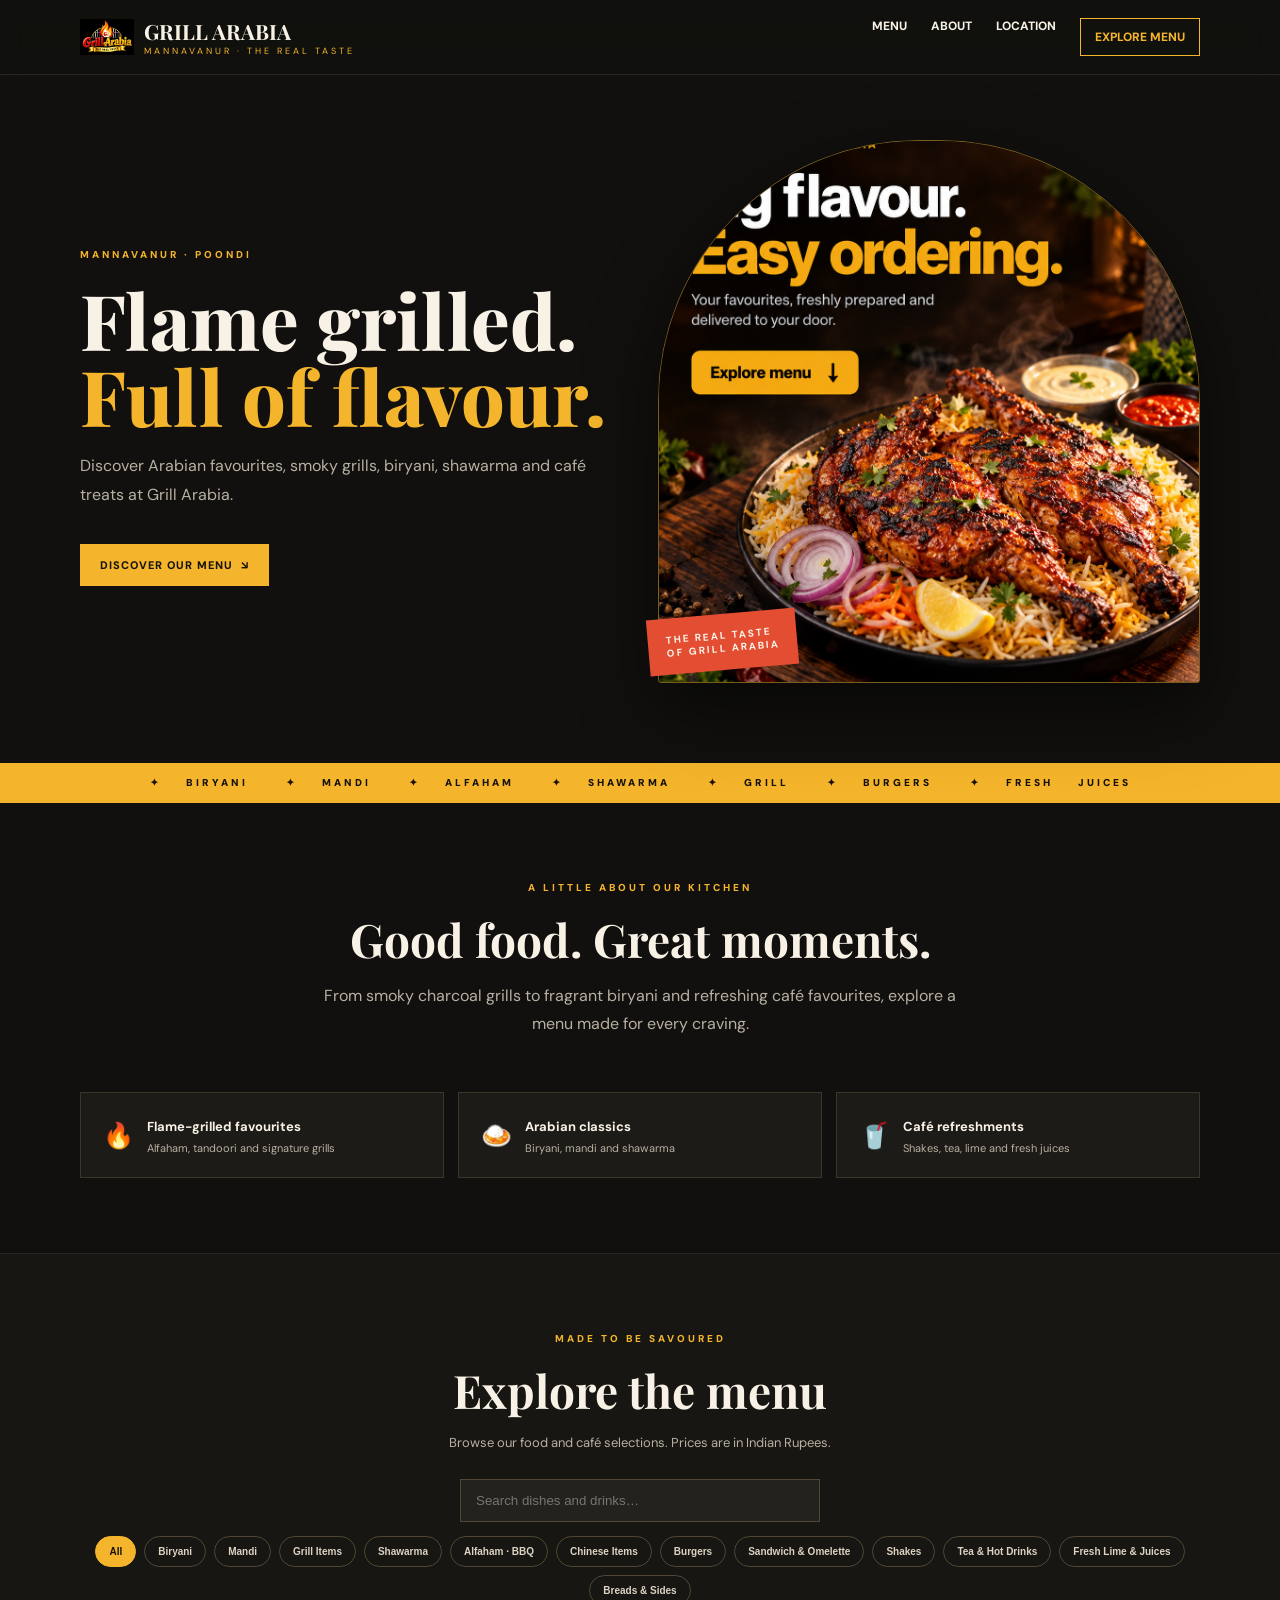
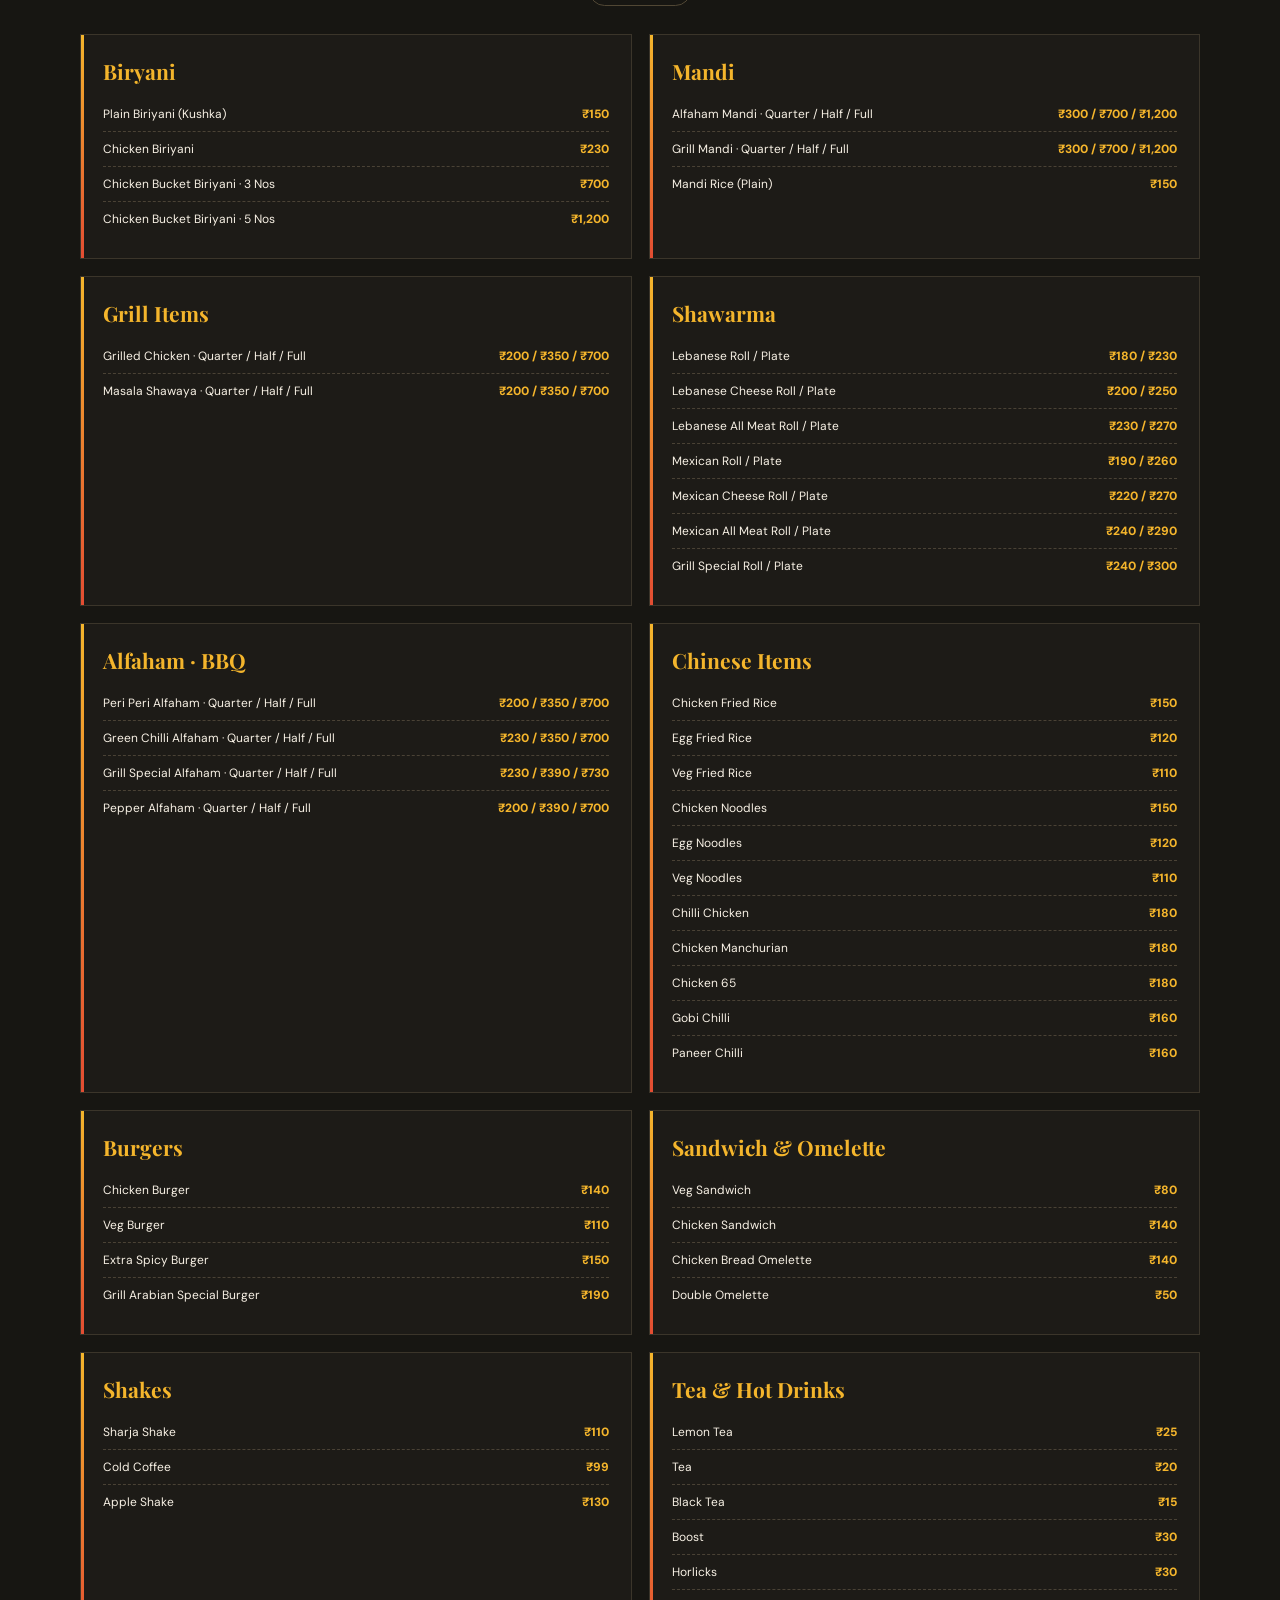
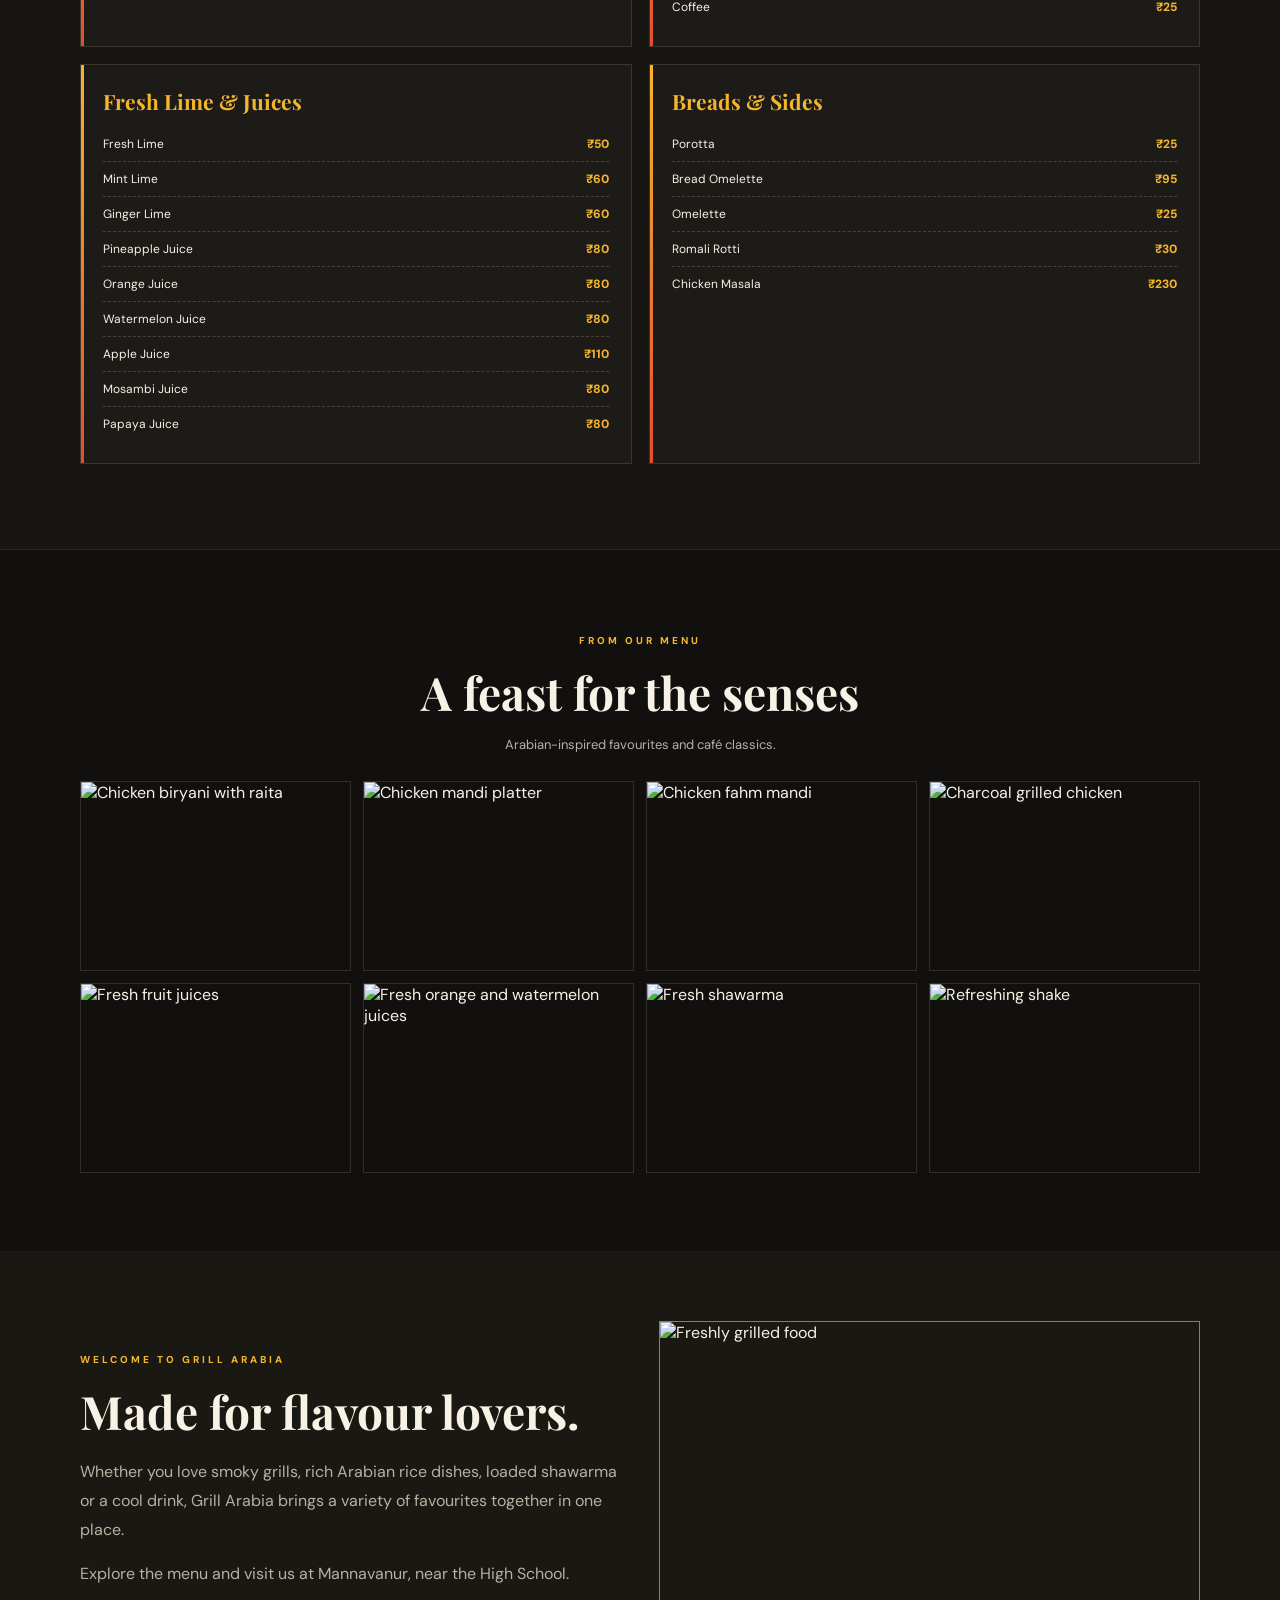
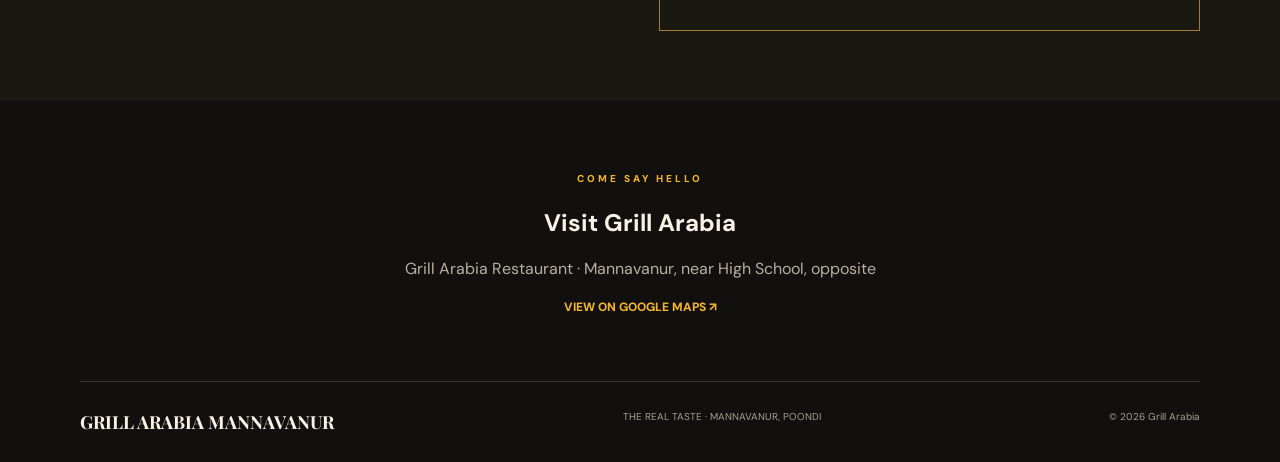
==== commit 92d73c14: "Brand Grill Arabia Mannavanur and expand food photo gallery" ====
--- a/index.html
+++ b/index.html
@@ -1,16 +1,25 @@
-<!doctype html><html lang="en"><head><meta charset="utf-8"><meta name="viewport" content="width=device-width,initial-scale=1"><meta name="theme-color" content="#11100e"><meta name="description" content="Grill Arabia Restaurant, Mannavanur, Poondi. Explore our menu."><title>Grill Arabia | The Real Taste</title><link rel="icon" href="grill-arabia-logo.png"><link rel="preconnect" href="https://fonts.googleapis.com"><link href="https://fonts.googleapis.com/css2?family=DM+Sans:wght@400;600;700;800&family=Playfair+Display:wght@600;700;800&display=swap" rel="stylesheet"><style>
-:root{--bg:#11100e;--card:#1d1b17;--gold:#f4b52c;--red:#e34d32;--cream:#f8f1e5;--muted:#b8b0a2;--line:#3b352a}*{box-sizing:border-box}html{scroll-behavior:smooth;scroll-padding-top:80px}body{margin:0;background:var(--bg);color:var(--cream);font-family:'DM Sans',sans-serif}a{color:inherit;text-decoration:none}.wrap{width:min(1120px,calc(100% - 36px));margin:auto}.top{position:sticky;top:0;z-index:9;background:#11100eef;backdrop-filter:blur(12px);border-bottom:1px solid #ffffff18}.nav{height:74px;display:flex;align-items:center;justify-content:space-between}.brand{display:flex;align-items:center;gap:10px}.brand img{width:54px;height:54px;object-fit:contain}.brand b{font:700 21px 'Playfair Display',serif}.brand small{display:block;color:var(--gold);font-size:9px;letter-spacing:3px}.links{display:flex;gap:24px;font-size:12px;font-weight:800}.links a:hover{color:var(--gold)}.links .pill{border:1px solid var(--gold);padding:10px 14px;color:var(--gold)}.hero{display:grid;grid-template-columns:1fr 1fr;gap:35px;align-items:center;padding:65px 0 75px;min-height:560px}.eyebrow{color:var(--gold);font-size:10px;font-weight:800;letter-spacing:3px}.hero h1{font:800 clamp(48px,6vw,78px)/1 'Playfair Display',serif;margin:18px 0}.hero h1 em{color:var(--gold);font-style:normal}.hero p,.intro p,.about p{color:var(--muted);line-height:1.8}.btn{display:inline-block;background:var(--gold);color:#17130b;padding:14px 20px;font-size:11px;font-weight:800;letter-spacing:1px;margin-top:18px}.hero-pic{position:relative}.hero-pic img{width:100%;aspect-ratio:1/1;object-fit:cover;border-radius:48% 48% 3px 3px;border:1px solid #d5a12c88;box-shadow:0 24px 70px #0008}.stamp{position:absolute;bottom:18px;left:-10px;background:var(--red);padding:15px 18px;font-size:10px;font-weight:800;letter-spacing:2px;transform:rotate(-5deg)}.ticker{background:var(--gold);color:#17130b;text-align:center;padding:13px;font-size:10px;font-weight:900;letter-spacing:3px;word-spacing:20px}.intro{text-align:center;padding:72px 0 28px}.intro h2,.head h2,.about h2{font:700 clamp(32px,4vw,46px) 'Playfair Display',serif;margin:12px 0}.intro p{max-width:650px;margin:auto}.features{display:grid;grid-template-columns:repeat(3,1fr);gap:14px;padding:25px 0 75px}.feature{background:var(--card);border:1px solid var(--line);padding:22px;display:flex;gap:13px;align-items:center}.feature i{font-size:25px;font-style:normal}.feature b{font-size:13px}.feature small{display:block;color:var(--muted);font-size:11px;margin-top:5px}.menu{background:#171612;padding:72px 0 85px;border-block:1px solid #ffffff12}.head{text-align:center}.head p{color:var(--muted);font-size:13px}.tools{display:flex;flex-direction:column;align-items:center;gap:14px;margin:28px 0}.search{width:min(360px,100%);background:#24221d;border:1px solid #514734;color:white;padding:13px 15px;outline:none}.chips{display:flex;justify-content:center;gap:8px;flex-wrap:wrap}.chip{background:transparent;border:1px solid #514734;color:#ddd3c2;border-radius:25px;padding:9px 13px;font-size:10px;font-weight:800;cursor:pointer}.chip.active,.chip:hover{background:var(--gold);border-color:var(--gold);color:#17130b}.grid{display:grid;grid-template-columns:repeat(2,minmax(0,1fr));gap:17px}.card{background:var(--card);border:1px solid var(--line);padding:22px;position:relative}.card:before{content:'';position:absolute;left:0;top:0;bottom:0;width:3px;background:linear-gradient(var(--gold),var(--red))}.card h3{font:700 21px 'Playfair Display',serif;color:var(--gold);margin:0 0 12px}.item{display:flex;justify-content:space-between;gap:12px;padding:9px 0;border-bottom:1px dashed #4a4235;font-size:12px}.item:last-child{border:0}.price{color:var(--gold);font-weight:800;text-align:right;white-space:nowrap}.empty{grid-column:1/-1;text-align:center;color:var(--muted);padding:25px}.gallery{padding:78px 0}.photos{display:grid;grid-template-columns:1.25fr 1fr 1fr;grid-template-rows:190px 190px;gap:12px;margin-top:28px}.photos img{width:100%;height:100%;object-fit:cover}.photos img:first-child{grid-row:span 2}.about{background:#1a1813;padding:70px 0}.about-inner{display:grid;grid-template-columns:1fr 1fr;gap:38px;align-items:center}.about img{width:100%;height:310px;object-fit:cover;border:1px solid #a87b2c}.place{padding:65px 0;text-align:center}.place p{color:var(--muted)}.place a{color:var(--gold);font-weight:800;font-size:12px}.footer{border-top:1px solid var(--line);padding:28px 0;display:flex;justify-content:space-between;gap:14px;color:#a99f8d;font-size:10px}.footer b{color:var(--cream);font:700 18px 'Playfair Display',serif}@media(max-width:700px){.wrap{width:calc(100% - 28px)}.nav{height:65px}.brand img{width:45px;height:45px}.brand b{font-size:17px}.links{gap:12px;font-size:10px}.links a:nth-child(2){display:none}.links .pill{padding:8px}.hero{grid-template-columns:1fr;padding:48px 0;gap:25px}.hero h1{font-size:55px}.hero-pic img{max-width:430px;display:block;margin:auto}.features{grid-template-columns:1fr;padding-bottom:55px}.grid{grid-template-columns:1fr}.menu{padding:58px 0}.photos{grid-template-columns:1fr 1fr;grid-template-rows:160px 145px}.photos img:first-child{grid-row:span 2}.photos img:last-child{display:none}.about-inner{grid-template-columns:1fr}.about img{height:240px}.footer{flex-direction:column}}
+<!doctype html><html lang="en"><head><meta charset="utf-8"><meta name="viewport" content="width=device-width,initial-scale=1"><meta name="theme-color" content="#11100e"><meta name="description" content="Grill Arabia Mannavanur, Poondi — Arabian mandi, biryani, alfaham, grills and fresh juices."><title>Grill Arabia Mannavanur | The Real Taste</title><link rel="icon" href="grill-arabia-logo.png"><link rel="preconnect" href="https://fonts.googleapis.com"><link href="https://fonts.googleapis.com/css2?family=DM+Sans:wght@400;600;700;800&family=Playfair+Display:wght@600;700;800&display=swap" rel="stylesheet"><style>
+:root{--bg:#11100e;--card:#1d1b17;--gold:#f4b52c;--red:#e34d32;--cream:#f8f1e5;--muted:#b8b0a2;--line:#3b352a}*{box-sizing:border-box}html{scroll-behavior:smooth;scroll-padding-top:80px}body{margin:0;background:var(--bg);color:var(--cream);font-family:'DM Sans',sans-serif}a{color:inherit;text-decoration:none}.wrap{width:min(1120px,calc(100% - 36px));margin:auto}.top{position:sticky;top:0;z-index:9;background:#11100eef;backdrop-filter:blur(12px);border-bottom:1px solid #ffffff18}.nav{height:74px;display:flex;align-items:center;justify-content:space-between}.brand{display:flex;align-items:center;gap:10px}.brand img{width:54px;height:54px;object-fit:contain}.brand b{font:700 21px 'Playfair Display',serif}.brand small{display:block;color:var(--gold);font-size:9px;letter-spacing:3px}.links{display:flex;gap:24px;font-size:12px;font-weight:800}.links a:hover{color:var(--gold)}.links .pill{border:1px solid var(--gold);padding:10px 14px;color:var(--gold)}.hero{display:grid;grid-template-columns:1fr 1fr;gap:35px;align-items:center;padding:65px 0 75px;min-height:560px}.eyebrow{color:var(--gold);font-size:10px;font-weight:800;letter-spacing:3px}.hero h1{font:800 clamp(48px,6vw,78px)/1 'Playfair Display',serif;margin:18px 0}.hero h1 em{color:var(--gold);font-style:normal}.hero p,.intro p,.about p{color:var(--muted);line-height:1.8}.btn{display:inline-block;background:var(--gold);color:#17130b;padding:14px 20px;font-size:11px;font-weight:800;letter-spacing:1px;margin-top:18px}.hero-pic{position:relative}.hero-pic img{width:100%;aspect-ratio:1/1;object-fit:cover;border-radius:48% 48% 3px 3px;border:1px solid #d5a12c88;box-shadow:0 24px 70px #0008}.stamp{position:absolute;bottom:18px;left:-10px;background:var(--red);padding:15px 18px;font-size:10px;font-weight:800;letter-spacing:2px;transform:rotate(-5deg)}.ticker{background:var(--gold);color:#17130b;text-align:center;padding:13px;font-size:10px;font-weight:900;letter-spacing:3px;word-spacing:20px}.intro{text-align:center;padding:72px 0 28px}.intro h2,.head h2,.about h2{font:700 clamp(32px,4vw,46px) 'Playfair Display',serif;margin:12px 0}.intro p{max-width:650px;margin:auto}.features{display:grid;grid-template-columns:repeat(3,1fr);gap:14px;padding:25px 0 75px}.feature{background:var(--card);border:1px solid var(--line);padding:22px;display:flex;gap:13px;align-items:center}.feature i{font-size:25px;font-style:normal}.feature b{font-size:13px}.feature small{display:block;color:var(--muted);font-size:11px;margin-top:5px}.menu{background:#171612;padding:72px 0 85px;border-block:1px solid #ffffff12}.head{text-align:center}.head p{color:var(--muted);font-size:13px}.tools{display:flex;flex-direction:column;align-items:center;gap:14px;margin:28px 0}.search{width:min(360px,100%);background:#24221d;border:1px solid #514734;color:white;padding:13px 15px;outline:none}.chips{display:flex;justify-content:center;gap:8px;flex-wrap:wrap}.chip{background:transparent;border:1px solid #514734;color:#ddd3c2;border-radius:25px;padding:9px 13px;font-size:10px;font-weight:800;cursor:pointer}.chip.active,.chip:hover{background:var(--gold);border-color:var(--gold);color:#17130b}.grid{display:grid;grid-template-columns:repeat(2,minmax(0,1fr));gap:17px}.card{background:var(--card);border:1px solid var(--line);padding:22px;position:relative}.card:before{content:'';position:absolute;left:0;top:0;bottom:0;width:3px;background:linear-gradient(var(--gold),var(--red))}.card h3{font:700 21px 'Playfair Display',serif;color:var(--gold);margin:0 0 12px}.item{display:flex;justify-content:space-between;gap:12px;padding:9px 0;border-bottom:1px dashed #4a4235;font-size:12px}.item:last-child{border:0}.price{color:var(--gold);font-weight:800;text-align:right;white-space:nowrap}.empty{grid-column:1/-1;text-align:center;color:var(--muted);padding:25px}.gallery{padding:78px 0}.photos{display:grid;grid-template-columns:repeat(4,minmax(0,1fr));grid-auto-rows:190px;gap:12px;margin-top:28px}.photos img{width:100%;height:100%;object-fit:cover;border:1px solid #ffffff20;transition:transform .3s,filter .3s;filter:saturate(1.05)}.photos img:hover{transform:scale(1.025);filter:saturate(1.2)}.about{background:#1a1813;padding:70px 0}.about-inner{display:grid;grid-template-columns:1fr 1fr;gap:38px;align-items:center}.about img{width:100%;height:310px;object-fit:cover;border:1px solid #a87b2c}.place{padding:65px 0;text-align:center}.place p{color:var(--muted)}.place a{color:var(--gold);font-weight:800;font-size:12px}.footer{border-top:1px solid var(--line);padding:28px 0;display:flex;justify-content:space-between;gap:14px;color:#a99f8d;font-size:10px}.footer b{color:var(--cream);font:700 18px 'Playfair Display',serif}@media(max-width:700px){.wrap{width:calc(100% - 28px)}.nav{height:65px}.brand img{width:45px;height:45px}.brand b{font-size:17px}.links{gap:12px;font-size:10px}.links a:nth-child(2){display:none}.links .pill{padding:8px}.hero{grid-template-columns:1fr;padding:48px 0;gap:25px}.hero h1{font-size:55px}.hero-pic img{max-width:430px;display:block;margin:auto}.features{grid-template-columns:1fr;padding-bottom:55px}.grid{grid-template-columns:1fr}.menu{padding:58px 0}.photos{grid-template-columns:1fr 1fr;grid-auto-rows:150px}.photos img{display:block}.about-inner{grid-template-columns:1fr}.about img{height:240px}.footer{flex-direction:column}}
 </style></head><body>
-<header class="top"><div class="wrap nav"><a class="brand" href="#"><img src="grill-arabia-logo.png" alt="Grill Arabia"><span><b>GRILL ARABIA</b><small>THE REAL TASTE</small></span></a><nav class="links"><a href="#menu">MENU</a><a href="#about">ABOUT</a><a href="#visit">LOCATION</a><a class="pill" href="#menu">EXPLORE MENU</a></nav></div></header>
+<header class="top"><div class="wrap nav"><a class="brand" href="#"><img src="grill-arabia-logo.png" alt="Grill Arabia"><span><b>GRILL ARABIA</b><small>MANNAVANUR · THE REAL TASTE</small></span></a><nav class="links"><a href="#menu">MENU</a><a href="#about">ABOUT</a><a href="#visit">LOCATION</a><a class="pill" href="#menu">EXPLORE MENU</a></nav></div></header>
 <main><section class="wrap hero"><div><span class="eyebrow">MANNAVANUR · POONDI</span><h1>Flame grilled.<br><em>Full of flavour.</em></h1><p>Discover Arabian favourites, smoky grills, biryani, shawarma and café treats at Grill Arabia.</p><a class="btn" href="#menu">DISCOVER OUR MENU&nbsp; ↘</a></div><div class="hero-pic"><img src="grill-arabia-hero.png" alt="Grill Arabia signature food"><div class="stamp">THE REAL TASTE<br>OF GRILL ARABIA</div></div></section>
 <div class="ticker">✦ BIRYANI　 ✦ MANDI　 ✦ ALFAHAM　 ✦ SHAWARMA　 ✦ GRILL　 ✦ BURGERS　 ✦ FRESH JUICES</div>
 <section class="wrap intro"><span class="eyebrow">A LITTLE ABOUT OUR KITCHEN</span><h2>Good food. Great moments.</h2><p>From smoky charcoal grills to fragrant biryani and refreshing café favourites, explore a menu made for every craving.</p></section>
 <section class="wrap features"><div class="feature"><i>🔥</i><div><b>Flame-grilled favourites</b><small>Alfaham, tandoori and signature grills</small></div></div><div class="feature"><i>🍛</i><div><b>Arabian classics</b><small>Biryani, mandi and shawarma</small></div></div><div class="feature"><i>🥤</i><div><b>Café refreshments</b><small>Shakes, tea, lime and fresh juices</small></div></div></section>
 <section class="menu" id="menu"><div class="wrap"><div class="head"><span class="eyebrow">MADE TO BE SAVOURED</span><h2>Explore the menu</h2><p>Browse our food and café selections. Prices are in Indian Rupees.</p></div><div class="tools"><input class="search" id="search" placeholder="Search dishes and drinks…" aria-label="Search menu"><div class="chips" id="chips"></div></div><div class="grid" id="grid"></div></div></section>
-<section class="wrap gallery"><div class="head"><span class="eyebrow">FROM OUR MENU</span><h2>A feast for the senses</h2><p>Arabian-inspired favourites and café classics.</p></div><div class="photos"><img src="https://images.unsplash.com/photo-1565557623262-b51c2513a641?auto=format&fit=crop&w=1000&q=85" alt="Biryani" loading="lazy"><img src="https://images.unsplash.com/photo-1599487488170-d11ec9c172f0?auto=format&fit=crop&w=700&q=85" alt="Grilled chicken" loading="lazy"><img src="https://images.unsplash.com/photo-1529006557810-274b9b2fc783?auto=format&fit=crop&w=700&q=85" alt="Shawarma" loading="lazy"><img src="https://images.unsplash.com/photo-1546173159-315724a31696?auto=format&fit=crop&w=700&q=85" alt="Shake" loading="lazy"></div></section>
+<section class="wrap gallery"><div class="head"><span class="eyebrow">FROM OUR MENU</span><h2>A feast for the senses</h2><p>Arabian-inspired favourites and café classics.</p></div><div class="photos">
+<img src="https://pariwaardelightsnj.com/pluto-images/funnel/images/d92eccd5-d883-4b11-8312-6d1938d6ac46?fit=cover&h=768&w=768" alt="Chicken biryani with raita" loading="lazy">
+<img src="https://media-assets.swiggy.com/swiggy/image/upload/f_auto%2Cq_auto%2Cfl_lossy/ifczof2llpsrofy2piny" alt="Chicken mandi platter" loading="lazy">
+<img src="https://tabun.in/images/menu/thumbs/Chicken%20Fahm%20Mandi.jpg" alt="Chicken fahm mandi" loading="lazy">
+<img src="https://images.unsplash.com/photo-1599487488170-d11ec9c172f0?auto=format&fit=crop&w=800&q=85" alt="Charcoal grilled chicken" loading="lazy">
+<img src="https://glovo.dhmedia.io/image/stores-glovo/stores/afbb152d1b6b5961dba7bfdc1c0cadec149206ff51f067d353beba5d5b360502?t=W3siYXV0byI6eyJxIjoibG93In19LHsicmVzaXplIjp7Im1vZGUiOiJmaXQiLCJ3aWR0aCI6MTI4MCwiaGVpZ2h0IjoxMjB9fV0%3D" alt="Fresh fruit juices" loading="lazy">
+<img src="https://images.squarespace-cdn.com/content/v1/660eb02da4eda3723b5a62a5/5ac76054-f49b-4440-b84a-262b2ad40ed5/Fresh%2BJuices.png?format=1500w" alt="Fresh orange and watermelon juices" loading="lazy">
+<img src="https://images.unsplash.com/photo-1529006557810-274b9b2fc783?auto=format&fit=crop&w=800&q=85" alt="Fresh shawarma" loading="lazy">
+<img src="https://images.unsplash.com/photo-1546173159-315724a31696?auto=format&fit=crop&w=800&q=85" alt="Refreshing shake" loading="lazy">
+</div></section>
 <section class="about" id="about"><div class="wrap about-inner"><div><span class="eyebrow">WELCOME TO GRILL ARABIA</span><h2>Made for flavour lovers.</h2><p>Whether you love smoky grills, rich Arabian rice dishes, loaded shawarma or a cool drink, Grill Arabia brings a variety of favourites together in one place.</p><p>Explore the menu and visit us at Mannavanur, near the High School.</p></div><img src="https://images.unsplash.com/photo-1544025162-d76694265947?auto=format&fit=crop&w=1000&q=85" alt="Freshly grilled food" loading="lazy"></div></section>
 <section class="wrap place" id="visit"><span class="eyebrow">COME SAY HELLO</span><h2 class="head">Visit Grill Arabia</h2><p>Grill Arabia Restaurant · Mannavanur, near High School, opposite</p><a target="_blank" rel="noopener" href="https://www.google.com/maps/search/?api=1&query=Grill+Arabia+Mannavanur+Poondi">VIEW ON GOOGLE MAPS ↗</a></section></main>
-<footer class="wrap footer"><b>GRILL ARABIA</b><span>THE REAL TASTE · MANNAVANUR, POONDI</span><span>© <span id="year"></span> Grill Arabia</span></footer>
+<footer class="wrap footer"><b>GRILL ARABIA MANNAVANUR</b><span>THE REAL TASTE · MANNAVANUR, POONDI</span><span>© <span id="year"></span> Grill Arabia</span></footer>
 <script>
 const sections=[
 {title:"Biryani",items:[["Plain Biriyani (Kushka)","₹150"],["Chicken Biriyani","₹230"],["Chicken Bucket Biriyani · 3 Nos","₹700"],["Chicken Bucket Biriyani · 5 Nos","₹1,200"]]},
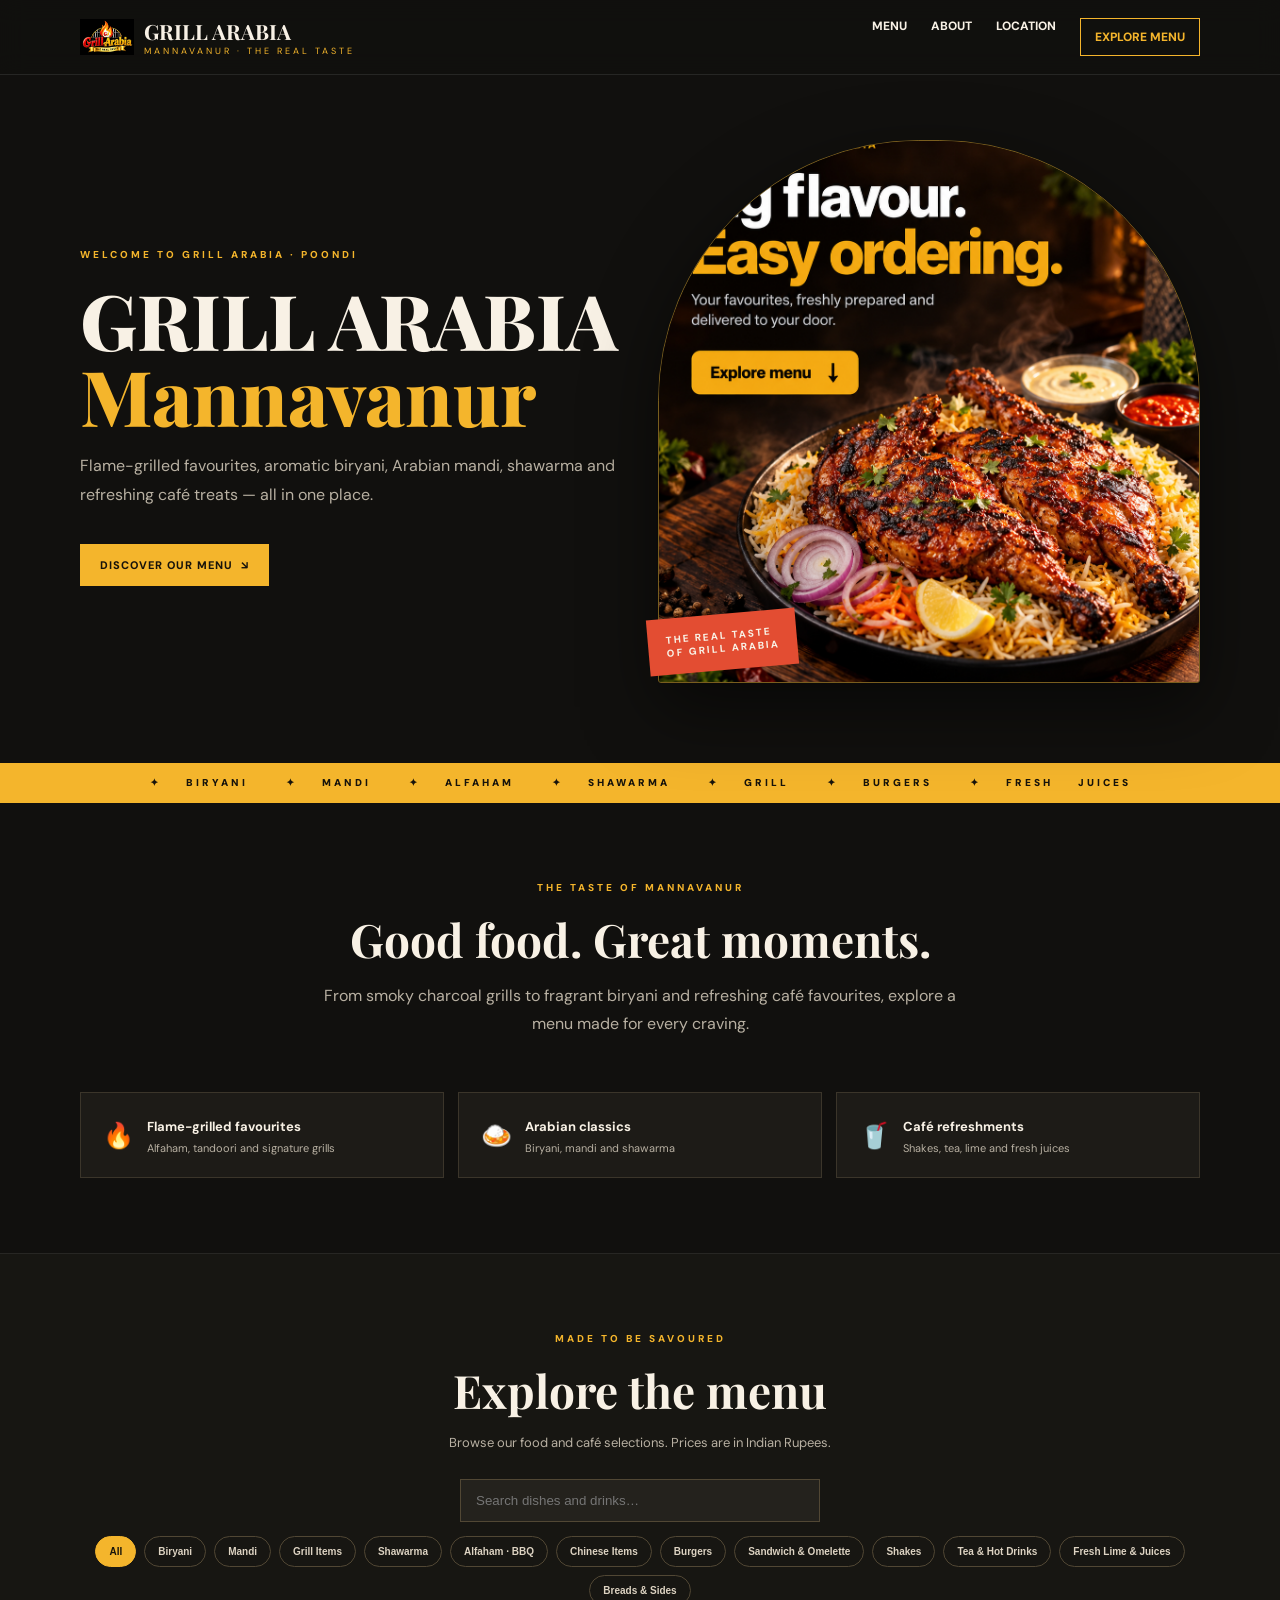
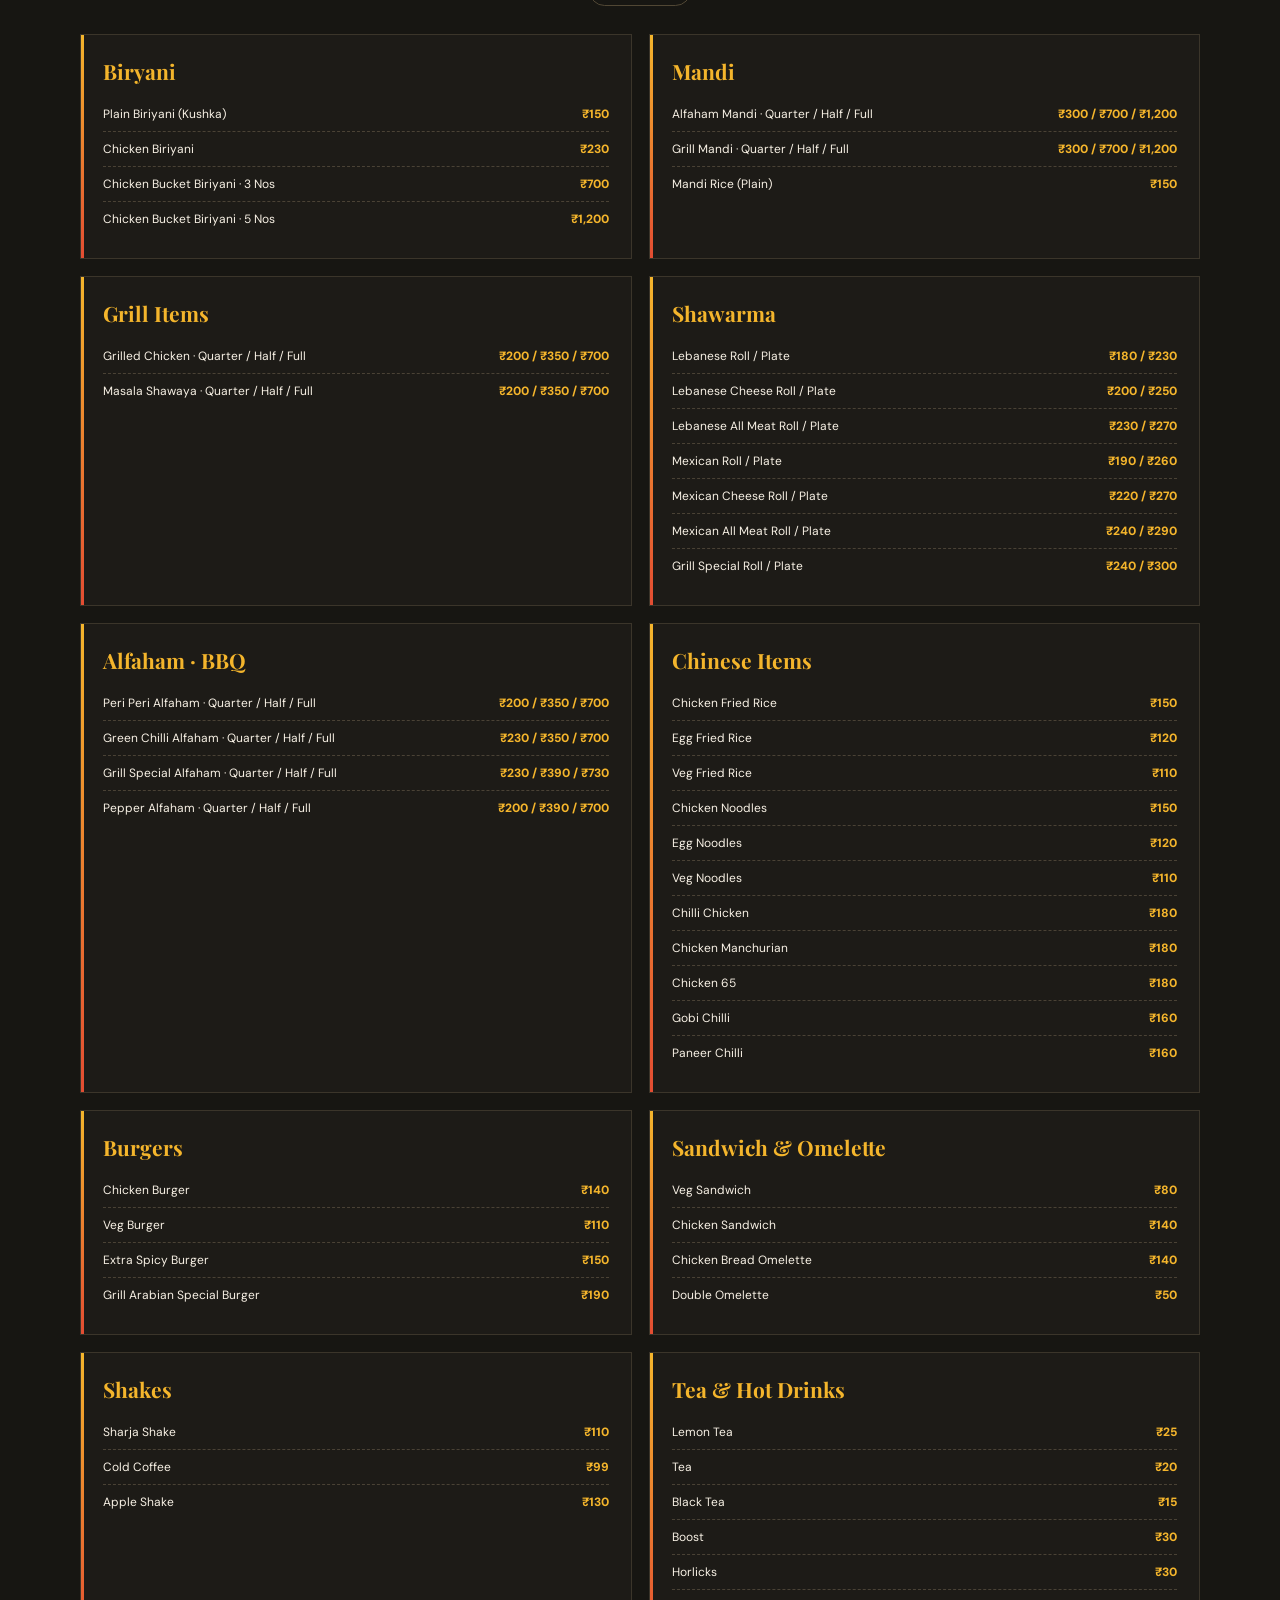
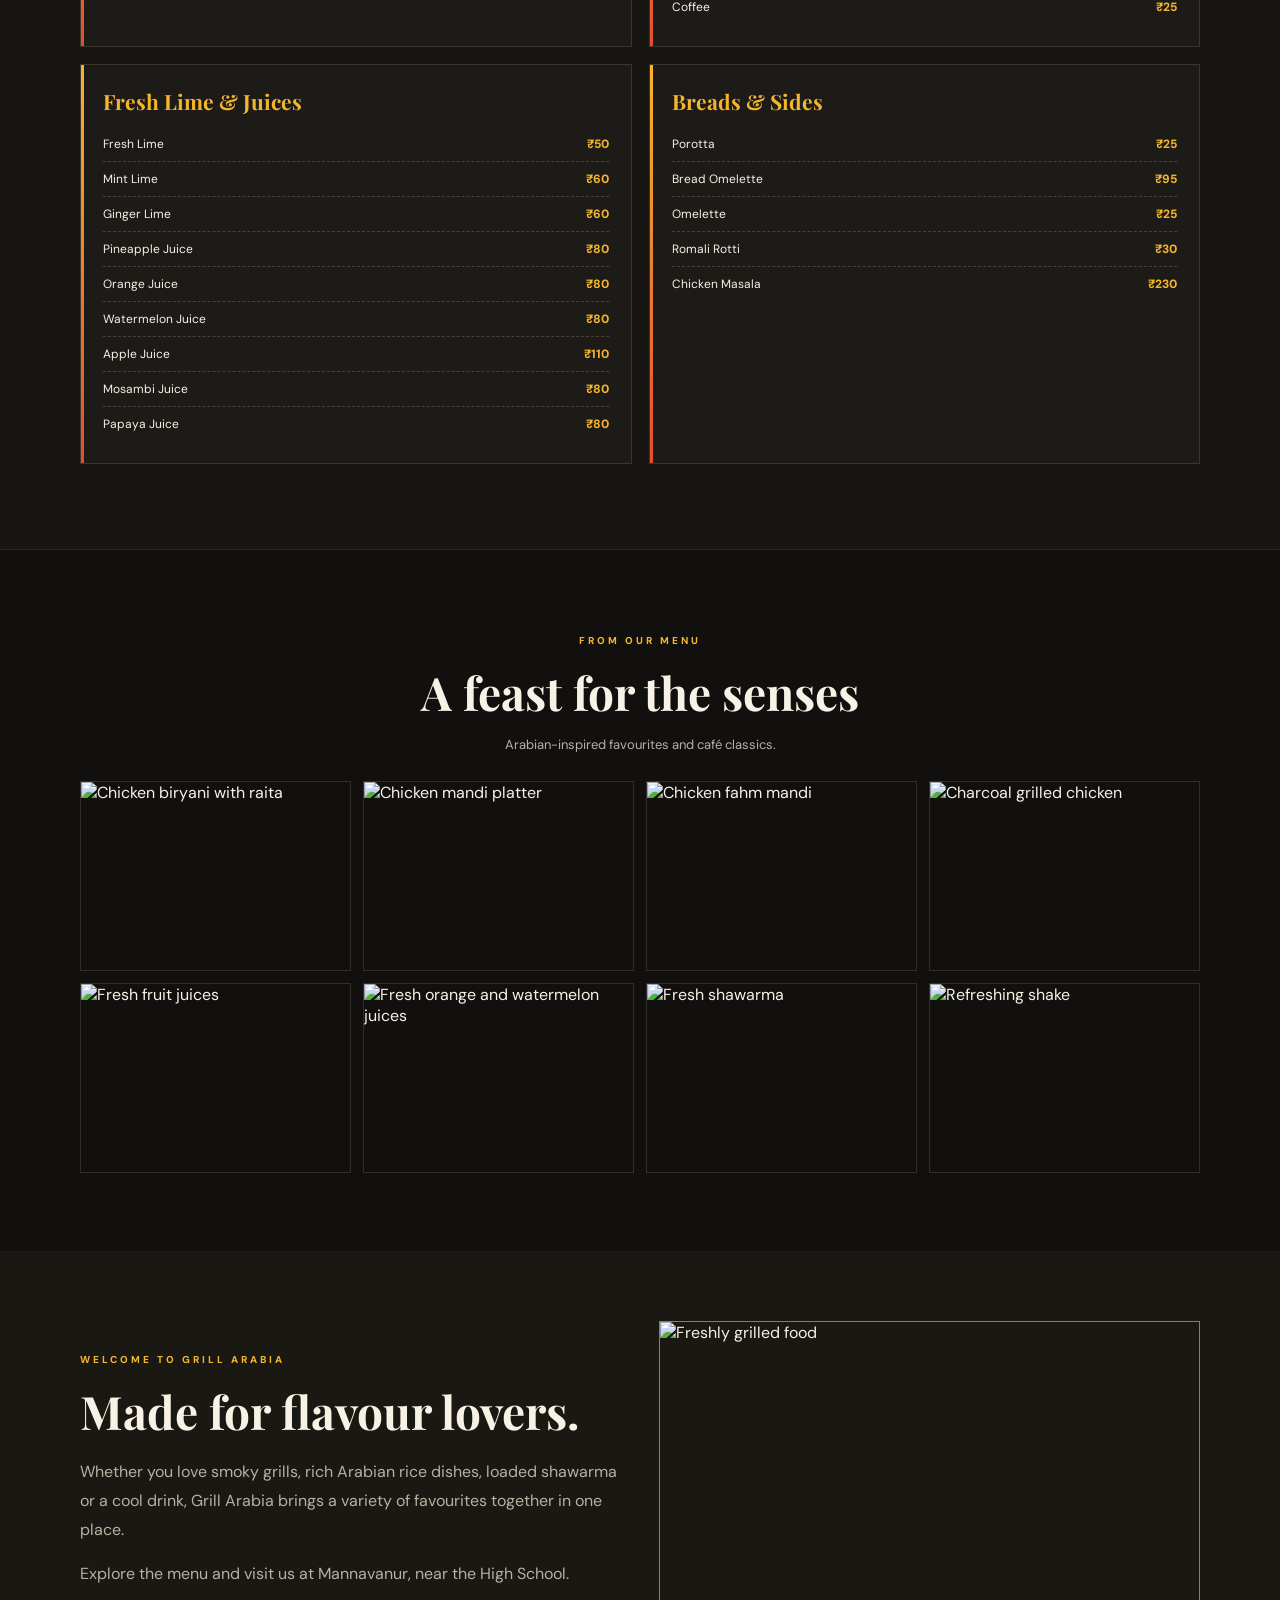
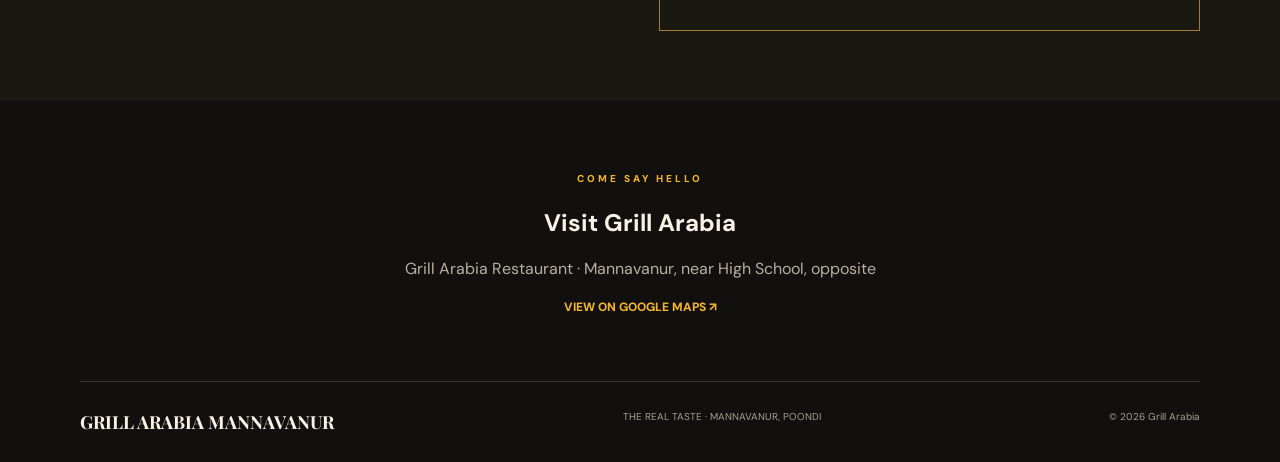
==== commit 660f1d12: "Make Grill Arabia the opening hero heading" ====
--- a/index.html
+++ b/index.html
@@ -2,9 +2,9 @@
 :root{--bg:#11100e;--card:#1d1b17;--gold:#f4b52c;--red:#e34d32;--cream:#f8f1e5;--muted:#b8b0a2;--line:#3b352a}*{box-sizing:border-box}html{scroll-behavior:smooth;scroll-padding-top:80px}body{margin:0;background:var(--bg);color:var(--cream);font-family:'DM Sans',sans-serif}a{color:inherit;text-decoration:none}.wrap{width:min(1120px,calc(100% - 36px));margin:auto}.top{position:sticky;top:0;z-index:9;background:#11100eef;backdrop-filter:blur(12px);border-bottom:1px solid #ffffff18}.nav{height:74px;display:flex;align-items:center;justify-content:space-between}.brand{display:flex;align-items:center;gap:10px}.brand img{width:54px;height:54px;object-fit:contain}.brand b{font:700 21px 'Playfair Display',serif}.brand small{display:block;color:var(--gold);font-size:9px;letter-spacing:3px}.links{display:flex;gap:24px;font-size:12px;font-weight:800}.links a:hover{color:var(--gold)}.links .pill{border:1px solid var(--gold);padding:10px 14px;color:var(--gold)}.hero{display:grid;grid-template-columns:1fr 1fr;gap:35px;align-items:center;padding:65px 0 75px;min-height:560px}.eyebrow{color:var(--gold);font-size:10px;font-weight:800;letter-spacing:3px}.hero h1{font:800 clamp(48px,6vw,78px)/1 'Playfair Display',serif;margin:18px 0}.hero h1 em{color:var(--gold);font-style:normal}.hero p,.intro p,.about p{color:var(--muted);line-height:1.8}.btn{display:inline-block;background:var(--gold);color:#17130b;padding:14px 20px;font-size:11px;font-weight:800;letter-spacing:1px;margin-top:18px}.hero-pic{position:relative}.hero-pic img{width:100%;aspect-ratio:1/1;object-fit:cover;border-radius:48% 48% 3px 3px;border:1px solid #d5a12c88;box-shadow:0 24px 70px #0008}.stamp{position:absolute;bottom:18px;left:-10px;background:var(--red);padding:15px 18px;font-size:10px;font-weight:800;letter-spacing:2px;transform:rotate(-5deg)}.ticker{background:var(--gold);color:#17130b;text-align:center;padding:13px;font-size:10px;font-weight:900;letter-spacing:3px;word-spacing:20px}.intro{text-align:center;padding:72px 0 28px}.intro h2,.head h2,.about h2{font:700 clamp(32px,4vw,46px) 'Playfair Display',serif;margin:12px 0}.intro p{max-width:650px;margin:auto}.features{display:grid;grid-template-columns:repeat(3,1fr);gap:14px;padding:25px 0 75px}.feature{background:var(--card);border:1px solid var(--line);padding:22px;display:flex;gap:13px;align-items:center}.feature i{font-size:25px;font-style:normal}.feature b{font-size:13px}.feature small{display:block;color:var(--muted);font-size:11px;margin-top:5px}.menu{background:#171612;padding:72px 0 85px;border-block:1px solid #ffffff12}.head{text-align:center}.head p{color:var(--muted);font-size:13px}.tools{display:flex;flex-direction:column;align-items:center;gap:14px;margin:28px 0}.search{width:min(360px,100%);background:#24221d;border:1px solid #514734;color:white;padding:13px 15px;outline:none}.chips{display:flex;justify-content:center;gap:8px;flex-wrap:wrap}.chip{background:transparent;border:1px solid #514734;color:#ddd3c2;border-radius:25px;padding:9px 13px;font-size:10px;font-weight:800;cursor:pointer}.chip.active,.chip:hover{background:var(--gold);border-color:var(--gold);color:#17130b}.grid{display:grid;grid-template-columns:repeat(2,minmax(0,1fr));gap:17px}.card{background:var(--card);border:1px solid var(--line);padding:22px;position:relative}.card:before{content:'';position:absolute;left:0;top:0;bottom:0;width:3px;background:linear-gradient(var(--gold),var(--red))}.card h3{font:700 21px 'Playfair Display',serif;color:var(--gold);margin:0 0 12px}.item{display:flex;justify-content:space-between;gap:12px;padding:9px 0;border-bottom:1px dashed #4a4235;font-size:12px}.item:last-child{border:0}.price{color:var(--gold);font-weight:800;text-align:right;white-space:nowrap}.empty{grid-column:1/-1;text-align:center;color:var(--muted);padding:25px}.gallery{padding:78px 0}.photos{display:grid;grid-template-columns:repeat(4,minmax(0,1fr));grid-auto-rows:190px;gap:12px;margin-top:28px}.photos img{width:100%;height:100%;object-fit:cover;border:1px solid #ffffff20;transition:transform .3s,filter .3s;filter:saturate(1.05)}.photos img:hover{transform:scale(1.025);filter:saturate(1.2)}.about{background:#1a1813;padding:70px 0}.about-inner{display:grid;grid-template-columns:1fr 1fr;gap:38px;align-items:center}.about img{width:100%;height:310px;object-fit:cover;border:1px solid #a87b2c}.place{padding:65px 0;text-align:center}.place p{color:var(--muted)}.place a{color:var(--gold);font-weight:800;font-size:12px}.footer{border-top:1px solid var(--line);padding:28px 0;display:flex;justify-content:space-between;gap:14px;color:#a99f8d;font-size:10px}.footer b{color:var(--cream);font:700 18px 'Playfair Display',serif}@media(max-width:700px){.wrap{width:calc(100% - 28px)}.nav{height:65px}.brand img{width:45px;height:45px}.brand b{font-size:17px}.links{gap:12px;font-size:10px}.links a:nth-child(2){display:none}.links .pill{padding:8px}.hero{grid-template-columns:1fr;padding:48px 0;gap:25px}.hero h1{font-size:55px}.hero-pic img{max-width:430px;display:block;margin:auto}.features{grid-template-columns:1fr;padding-bottom:55px}.grid{grid-template-columns:1fr}.menu{padding:58px 0}.photos{grid-template-columns:1fr 1fr;grid-auto-rows:150px}.photos img{display:block}.about-inner{grid-template-columns:1fr}.about img{height:240px}.footer{flex-direction:column}}
 </style></head><body>
 <header class="top"><div class="wrap nav"><a class="brand" href="#"><img src="grill-arabia-logo.png" alt="Grill Arabia"><span><b>GRILL ARABIA</b><small>MANNAVANUR · THE REAL TASTE</small></span></a><nav class="links"><a href="#menu">MENU</a><a href="#about">ABOUT</a><a href="#visit">LOCATION</a><a class="pill" href="#menu">EXPLORE MENU</a></nav></div></header>
-<main><section class="wrap hero"><div><span class="eyebrow">MANNAVANUR · POONDI</span><h1>Flame grilled.<br><em>Full of flavour.</em></h1><p>Discover Arabian favourites, smoky grills, biryani, shawarma and café treats at Grill Arabia.</p><a class="btn" href="#menu">DISCOVER OUR MENU&nbsp; ↘</a></div><div class="hero-pic"><img src="grill-arabia-hero.png" alt="Grill Arabia signature food"><div class="stamp">THE REAL TASTE<br>OF GRILL ARABIA</div></div></section>
+<main><section class="wrap hero"><div><span class="eyebrow">WELCOME TO GRILL ARABIA · POONDI</span><h1>GRILL ARABIA<br><em>Mannavanur</em></h1><p>Flame-grilled favourites, aromatic biryani, Arabian mandi, shawarma and refreshing café treats — all in one place.</p><a class="btn" href="#menu">DISCOVER OUR MENU&nbsp; ↘</a></div><div class="hero-pic"><img src="grill-arabia-hero.png" alt="Grill Arabia signature food"><div class="stamp">THE REAL TASTE<br>OF GRILL ARABIA</div></div></section>
 <div class="ticker">✦ BIRYANI　 ✦ MANDI　 ✦ ALFAHAM　 ✦ SHAWARMA　 ✦ GRILL　 ✦ BURGERS　 ✦ FRESH JUICES</div>
-<section class="wrap intro"><span class="eyebrow">A LITTLE ABOUT OUR KITCHEN</span><h2>Good food. Great moments.</h2><p>From smoky charcoal grills to fragrant biryani and refreshing café favourites, explore a menu made for every craving.</p></section>
+<section class="wrap intro"><span class="eyebrow">THE TASTE OF MANNAVANUR</span><h2>Good food. Great moments.</h2><p>From smoky charcoal grills to fragrant biryani and refreshing café favourites, explore a menu made for every craving.</p></section>
 <section class="wrap features"><div class="feature"><i>🔥</i><div><b>Flame-grilled favourites</b><small>Alfaham, tandoori and signature grills</small></div></div><div class="feature"><i>🍛</i><div><b>Arabian classics</b><small>Biryani, mandi and shawarma</small></div></div><div class="feature"><i>🥤</i><div><b>Café refreshments</b><small>Shakes, tea, lime and fresh juices</small></div></div></section>
 <section class="menu" id="menu"><div class="wrap"><div class="head"><span class="eyebrow">MADE TO BE SAVOURED</span><h2>Explore the menu</h2><p>Browse our food and café selections. Prices are in Indian Rupees.</p></div><div class="tools"><input class="search" id="search" placeholder="Search dishes and drinks…" aria-label="Search menu"><div class="chips" id="chips"></div></div><div class="grid" id="grid"></div></div></section>
 <section class="wrap gallery"><div class="head"><span class="eyebrow">FROM OUR MENU</span><h2>A feast for the senses</h2><p>Arabian-inspired favourites and café classics.</p></div><div class="photos">
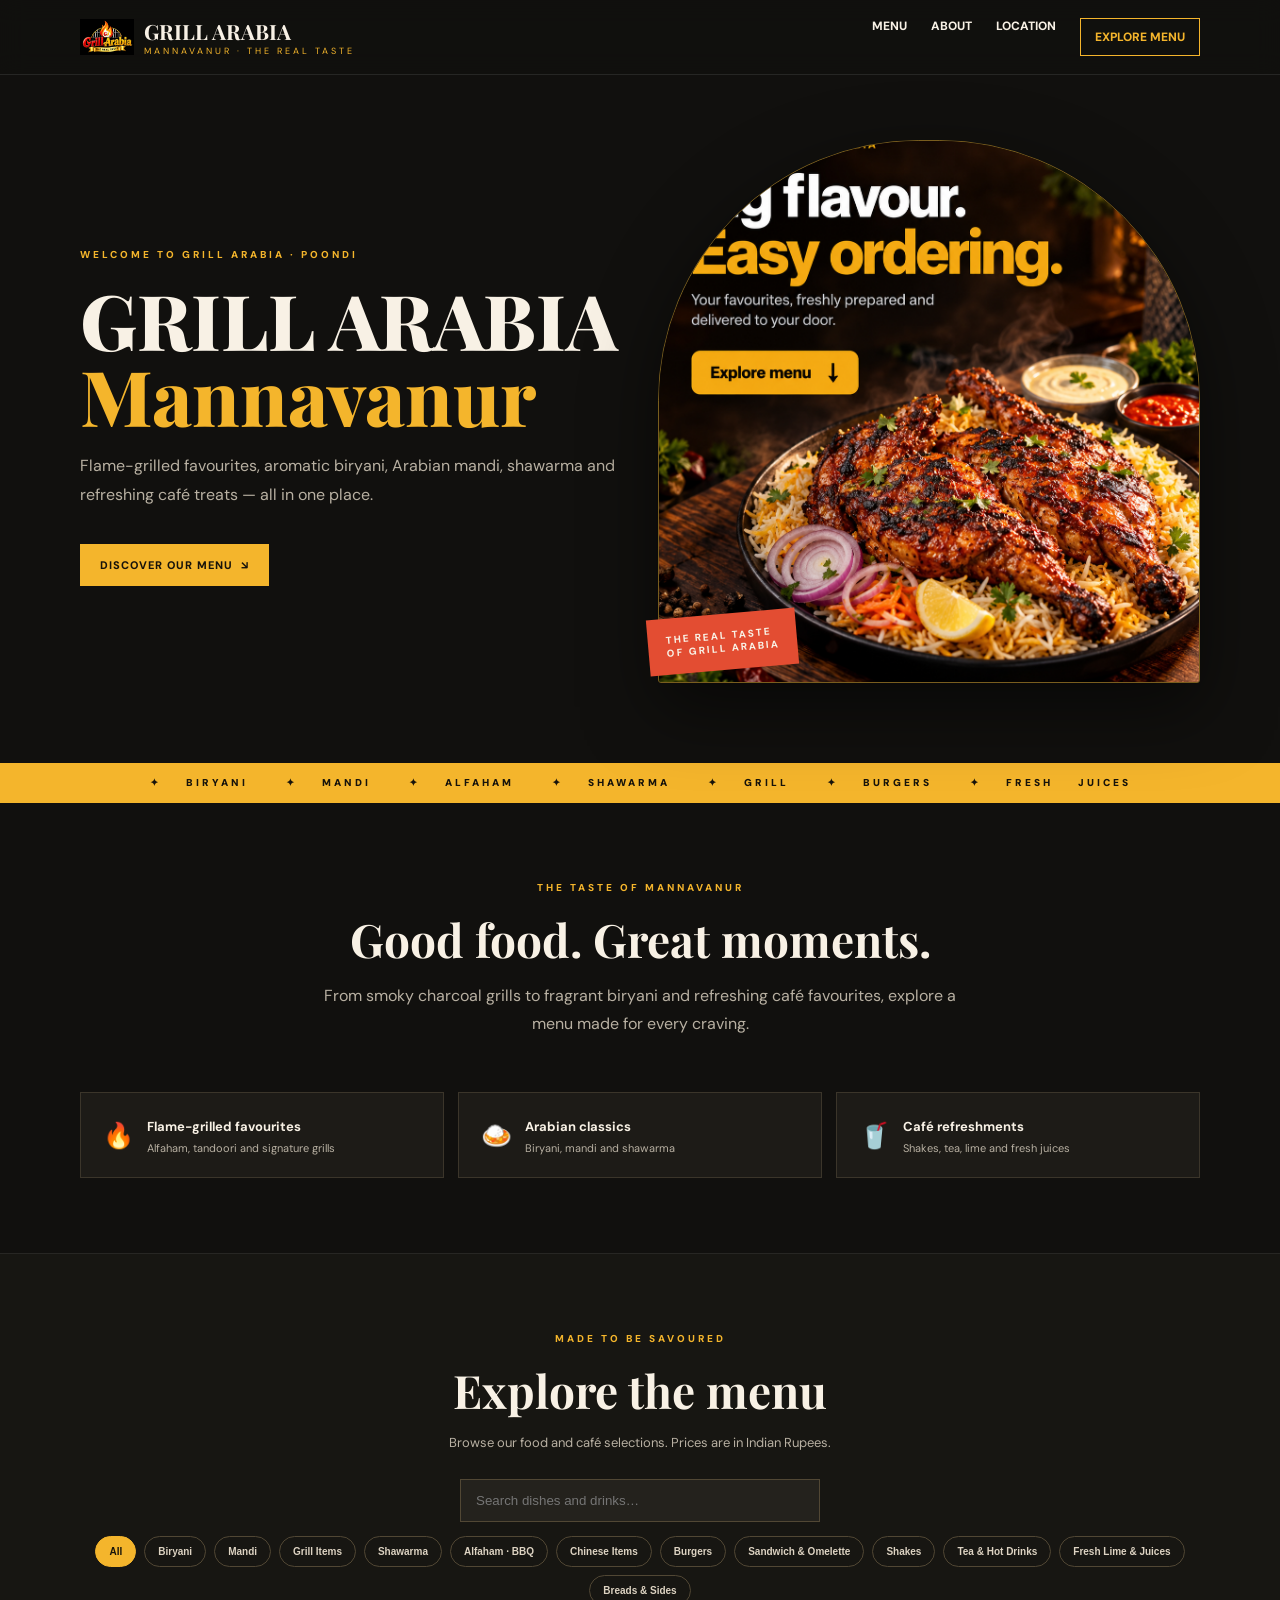
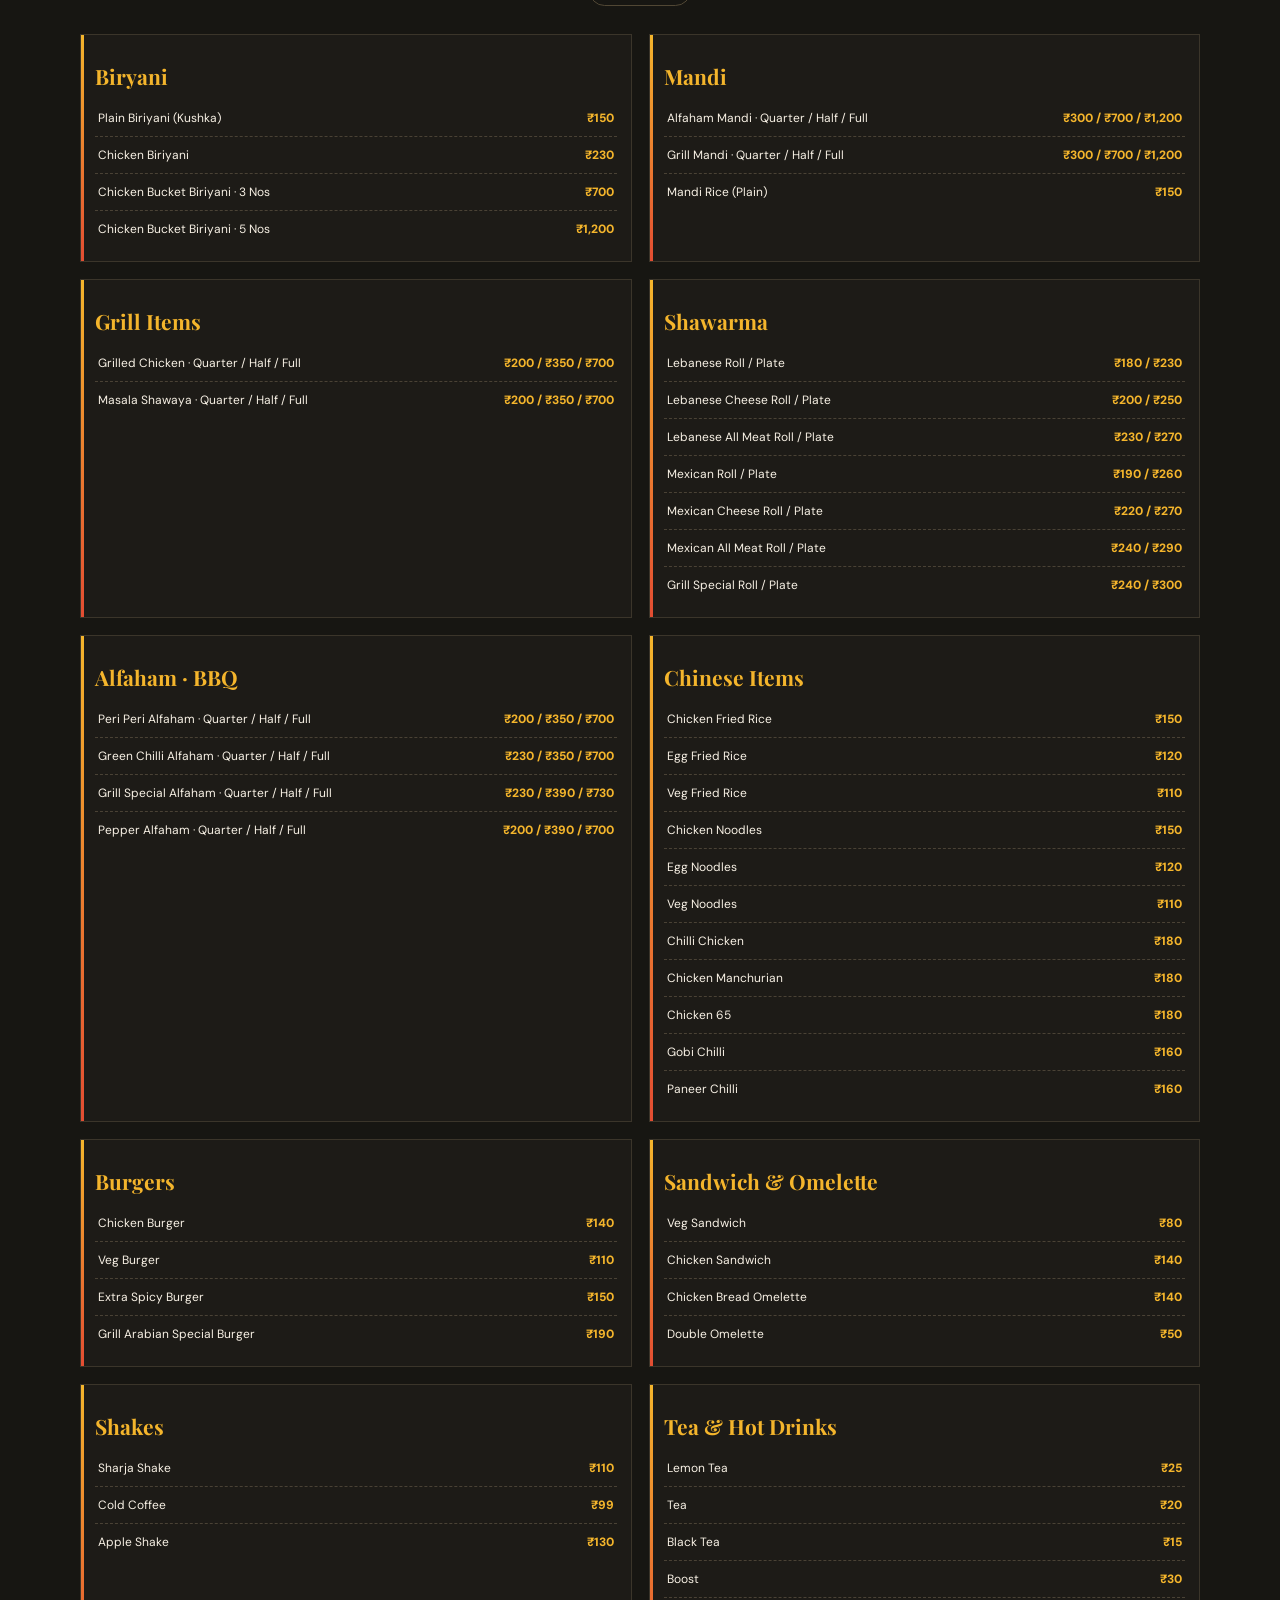
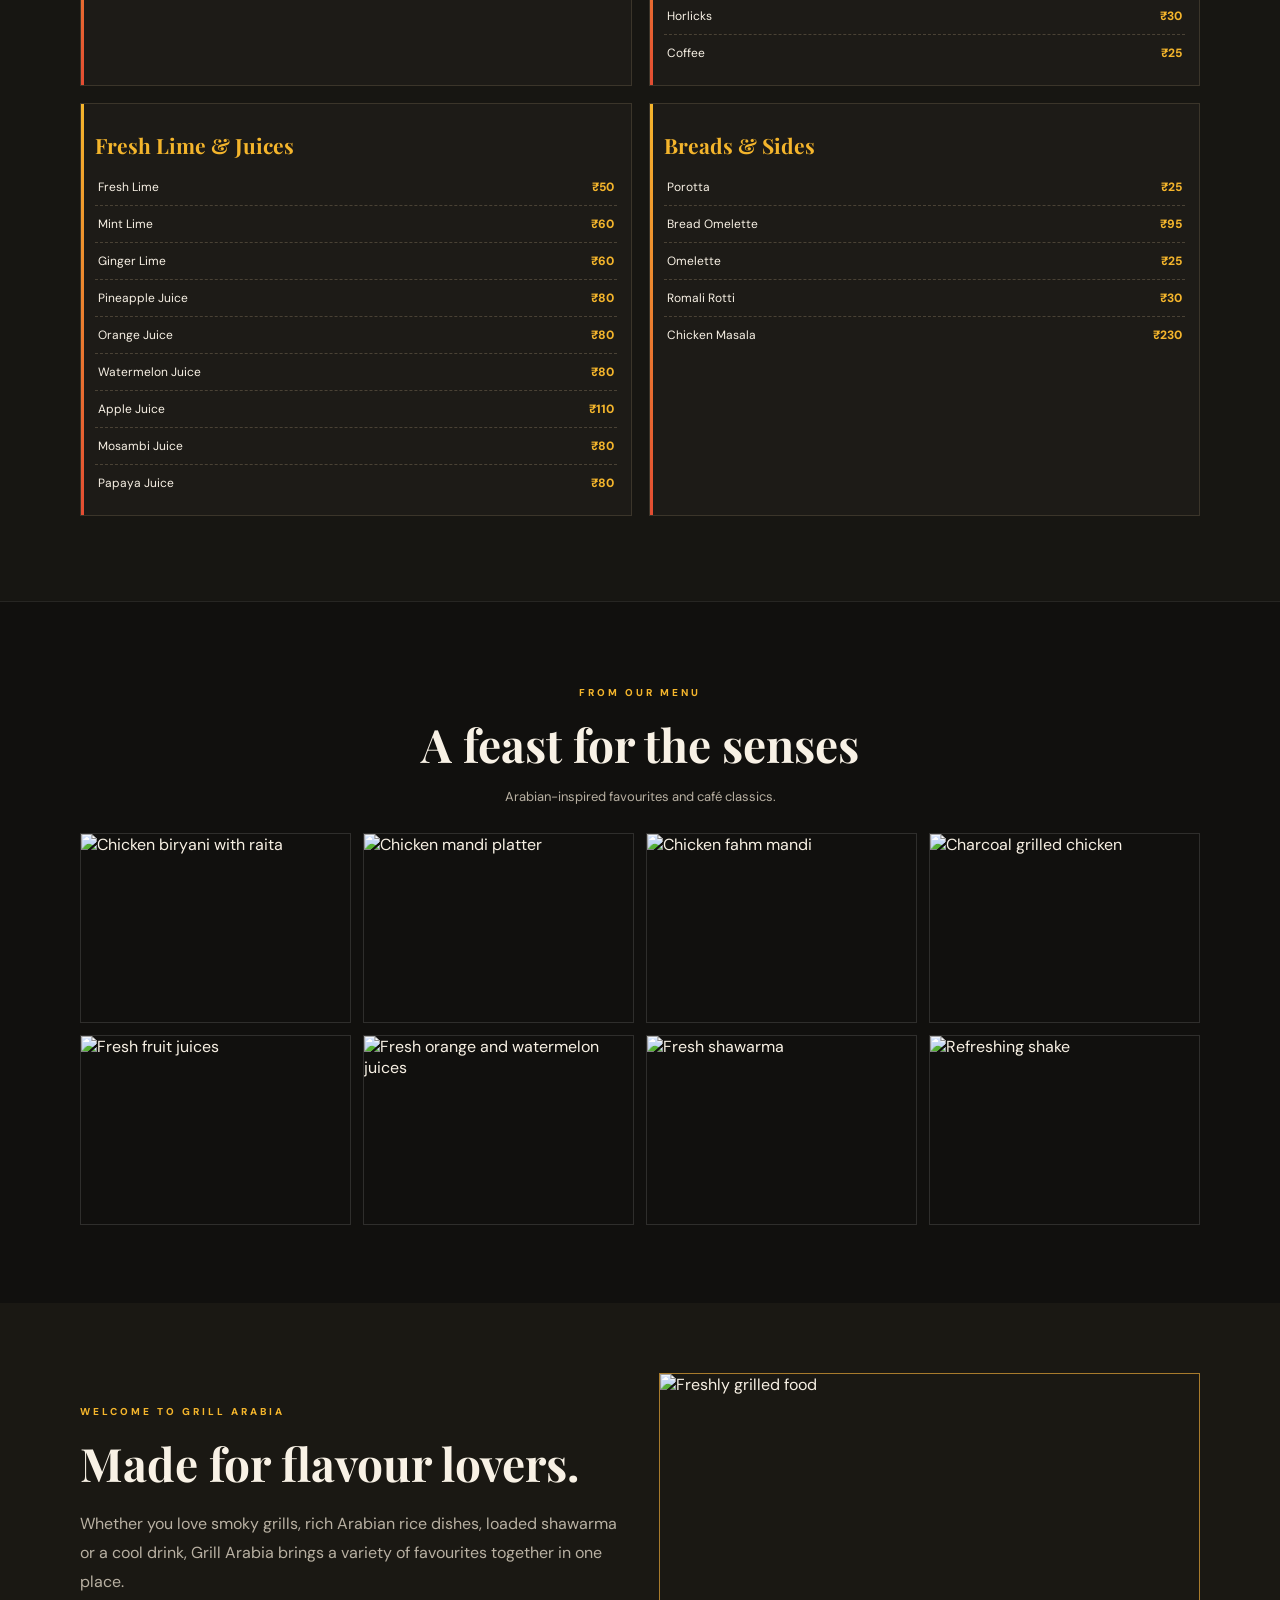
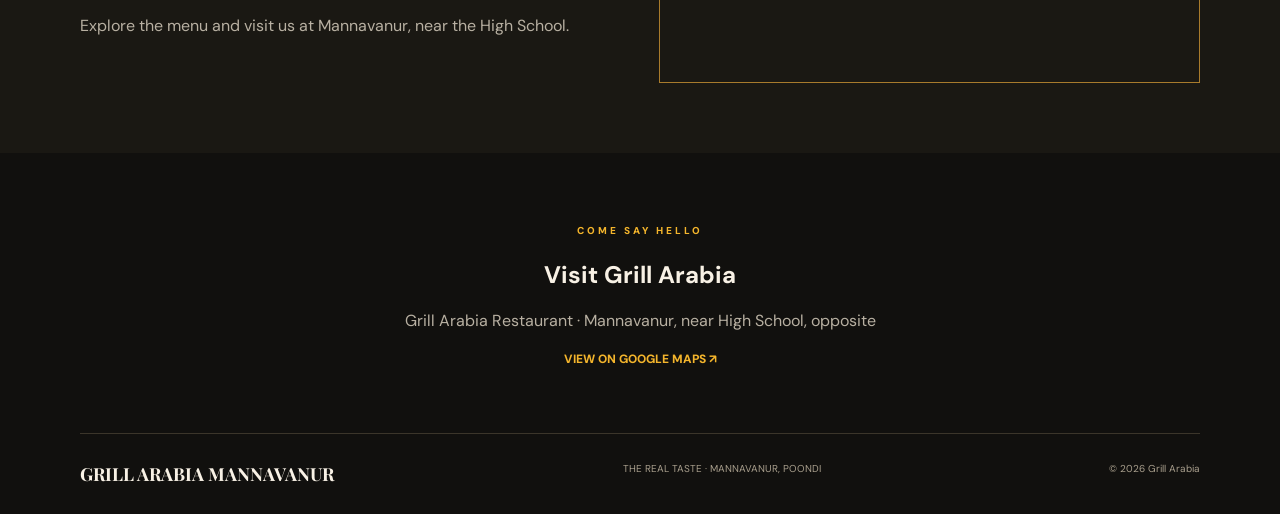
==== commit 8bd989f2: "Add clear photos to every Grill Arabia menu category" ====
--- a/index.html
+++ b/index.html
@@ -1,5 +1,5 @@
 <!doctype html><html lang="en"><head><meta charset="utf-8"><meta name="viewport" content="width=device-width,initial-scale=1"><meta name="theme-color" content="#11100e"><meta name="description" content="Grill Arabia Mannavanur, Poondi — Arabian mandi, biryani, alfaham, grills and fresh juices."><title>Grill Arabia Mannavanur | The Real Taste</title><link rel="icon" href="grill-arabia-logo.png"><link rel="preconnect" href="https://fonts.googleapis.com"><link href="https://fonts.googleapis.com/css2?family=DM+Sans:wght@400;600;700;800&family=Playfair+Display:wght@600;700;800&display=swap" rel="stylesheet"><style>
-:root{--bg:#11100e;--card:#1d1b17;--gold:#f4b52c;--red:#e34d32;--cream:#f8f1e5;--muted:#b8b0a2;--line:#3b352a}*{box-sizing:border-box}html{scroll-behavior:smooth;scroll-padding-top:80px}body{margin:0;background:var(--bg);color:var(--cream);font-family:'DM Sans',sans-serif}a{color:inherit;text-decoration:none}.wrap{width:min(1120px,calc(100% - 36px));margin:auto}.top{position:sticky;top:0;z-index:9;background:#11100eef;backdrop-filter:blur(12px);border-bottom:1px solid #ffffff18}.nav{height:74px;display:flex;align-items:center;justify-content:space-between}.brand{display:flex;align-items:center;gap:10px}.brand img{width:54px;height:54px;object-fit:contain}.brand b{font:700 21px 'Playfair Display',serif}.brand small{display:block;color:var(--gold);font-size:9px;letter-spacing:3px}.links{display:flex;gap:24px;font-size:12px;font-weight:800}.links a:hover{color:var(--gold)}.links .pill{border:1px solid var(--gold);padding:10px 14px;color:var(--gold)}.hero{display:grid;grid-template-columns:1fr 1fr;gap:35px;align-items:center;padding:65px 0 75px;min-height:560px}.eyebrow{color:var(--gold);font-size:10px;font-weight:800;letter-spacing:3px}.hero h1{font:800 clamp(48px,6vw,78px)/1 'Playfair Display',serif;margin:18px 0}.hero h1 em{color:var(--gold);font-style:normal}.hero p,.intro p,.about p{color:var(--muted);line-height:1.8}.btn{display:inline-block;background:var(--gold);color:#17130b;padding:14px 20px;font-size:11px;font-weight:800;letter-spacing:1px;margin-top:18px}.hero-pic{position:relative}.hero-pic img{width:100%;aspect-ratio:1/1;object-fit:cover;border-radius:48% 48% 3px 3px;border:1px solid #d5a12c88;box-shadow:0 24px 70px #0008}.stamp{position:absolute;bottom:18px;left:-10px;background:var(--red);padding:15px 18px;font-size:10px;font-weight:800;letter-spacing:2px;transform:rotate(-5deg)}.ticker{background:var(--gold);color:#17130b;text-align:center;padding:13px;font-size:10px;font-weight:900;letter-spacing:3px;word-spacing:20px}.intro{text-align:center;padding:72px 0 28px}.intro h2,.head h2,.about h2{font:700 clamp(32px,4vw,46px) 'Playfair Display',serif;margin:12px 0}.intro p{max-width:650px;margin:auto}.features{display:grid;grid-template-columns:repeat(3,1fr);gap:14px;padding:25px 0 75px}.feature{background:var(--card);border:1px solid var(--line);padding:22px;display:flex;gap:13px;align-items:center}.feature i{font-size:25px;font-style:normal}.feature b{font-size:13px}.feature small{display:block;color:var(--muted);font-size:11px;margin-top:5px}.menu{background:#171612;padding:72px 0 85px;border-block:1px solid #ffffff12}.head{text-align:center}.head p{color:var(--muted);font-size:13px}.tools{display:flex;flex-direction:column;align-items:center;gap:14px;margin:28px 0}.search{width:min(360px,100%);background:#24221d;border:1px solid #514734;color:white;padding:13px 15px;outline:none}.chips{display:flex;justify-content:center;gap:8px;flex-wrap:wrap}.chip{background:transparent;border:1px solid #514734;color:#ddd3c2;border-radius:25px;padding:9px 13px;font-size:10px;font-weight:800;cursor:pointer}.chip.active,.chip:hover{background:var(--gold);border-color:var(--gold);color:#17130b}.grid{display:grid;grid-template-columns:repeat(2,minmax(0,1fr));gap:17px}.card{background:var(--card);border:1px solid var(--line);padding:22px;position:relative}.card:before{content:'';position:absolute;left:0;top:0;bottom:0;width:3px;background:linear-gradient(var(--gold),var(--red))}.card h3{font:700 21px 'Playfair Display',serif;color:var(--gold);margin:0 0 12px}.item{display:flex;justify-content:space-between;gap:12px;padding:9px 0;border-bottom:1px dashed #4a4235;font-size:12px}.item:last-child{border:0}.price{color:var(--gold);font-weight:800;text-align:right;white-space:nowrap}.empty{grid-column:1/-1;text-align:center;color:var(--muted);padding:25px}.gallery{padding:78px 0}.photos{display:grid;grid-template-columns:repeat(4,minmax(0,1fr));grid-auto-rows:190px;gap:12px;margin-top:28px}.photos img{width:100%;height:100%;object-fit:cover;border:1px solid #ffffff20;transition:transform .3s,filter .3s;filter:saturate(1.05)}.photos img:hover{transform:scale(1.025);filter:saturate(1.2)}.about{background:#1a1813;padding:70px 0}.about-inner{display:grid;grid-template-columns:1fr 1fr;gap:38px;align-items:center}.about img{width:100%;height:310px;object-fit:cover;border:1px solid #a87b2c}.place{padding:65px 0;text-align:center}.place p{color:var(--muted)}.place a{color:var(--gold);font-weight:800;font-size:12px}.footer{border-top:1px solid var(--line);padding:28px 0;display:flex;justify-content:space-between;gap:14px;color:#a99f8d;font-size:10px}.footer b{color:var(--cream);font:700 18px 'Playfair Display',serif}@media(max-width:700px){.wrap{width:calc(100% - 28px)}.nav{height:65px}.brand img{width:45px;height:45px}.brand b{font-size:17px}.links{gap:12px;font-size:10px}.links a:nth-child(2){display:none}.links .pill{padding:8px}.hero{grid-template-columns:1fr;padding:48px 0;gap:25px}.hero h1{font-size:55px}.hero-pic img{max-width:430px;display:block;margin:auto}.features{grid-template-columns:1fr;padding-bottom:55px}.grid{grid-template-columns:1fr}.menu{padding:58px 0}.photos{grid-template-columns:1fr 1fr;grid-auto-rows:150px}.photos img{display:block}.about-inner{grid-template-columns:1fr}.about img{height:240px}.footer{flex-direction:column}}
+:root{--bg:#11100e;--card:#1d1b17;--gold:#f4b52c;--red:#e34d32;--cream:#f8f1e5;--muted:#b8b0a2;--line:#3b352a}*{box-sizing:border-box}html{scroll-behavior:smooth;scroll-padding-top:80px}body{margin:0;background:var(--bg);color:var(--cream);font-family:'DM Sans',sans-serif}a{color:inherit;text-decoration:none}.wrap{width:min(1120px,calc(100% - 36px));margin:auto}.top{position:sticky;top:0;z-index:9;background:#11100eef;backdrop-filter:blur(12px);border-bottom:1px solid #ffffff18}.nav{height:74px;display:flex;align-items:center;justify-content:space-between}.brand{display:flex;align-items:center;gap:10px}.brand img{width:54px;height:54px;object-fit:contain}.brand b{font:700 21px 'Playfair Display',serif}.brand small{display:block;color:var(--gold);font-size:9px;letter-spacing:3px}.links{display:flex;gap:24px;font-size:12px;font-weight:800}.links a:hover{color:var(--gold)}.links .pill{border:1px solid var(--gold);padding:10px 14px;color:var(--gold)}.hero{display:grid;grid-template-columns:1fr 1fr;gap:35px;align-items:center;padding:65px 0 75px;min-height:560px}.eyebrow{color:var(--gold);font-size:10px;font-weight:800;letter-spacing:3px}.hero h1{font:800 clamp(48px,6vw,78px)/1 'Playfair Display',serif;margin:18px 0}.hero h1 em{color:var(--gold);font-style:normal}.hero p,.intro p,.about p{color:var(--muted);line-height:1.8}.btn{display:inline-block;background:var(--gold);color:#17130b;padding:14px 20px;font-size:11px;font-weight:800;letter-spacing:1px;margin-top:18px}.hero-pic{position:relative}.hero-pic img{width:100%;aspect-ratio:1/1;object-fit:cover;border-radius:48% 48% 3px 3px;border:1px solid #d5a12c88;box-shadow:0 24px 70px #0008}.stamp{position:absolute;bottom:18px;left:-10px;background:var(--red);padding:15px 18px;font-size:10px;font-weight:800;letter-spacing:2px;transform:rotate(-5deg)}.ticker{background:var(--gold);color:#17130b;text-align:center;padding:13px;font-size:10px;font-weight:900;letter-spacing:3px;word-spacing:20px}.intro{text-align:center;padding:72px 0 28px}.intro h2,.head h2,.about h2{font:700 clamp(32px,4vw,46px) 'Playfair Display',serif;margin:12px 0}.intro p{max-width:650px;margin:auto}.features{display:grid;grid-template-columns:repeat(3,1fr);gap:14px;padding:25px 0 75px}.feature{background:var(--card);border:1px solid var(--line);padding:22px;display:flex;gap:13px;align-items:center}.feature i{font-size:25px;font-style:normal}.feature b{font-size:13px}.feature small{display:block;color:var(--muted);font-size:11px;margin-top:5px}.menu{background:#171612;padding:72px 0 85px;border-block:1px solid #ffffff12}.head{text-align:center}.head p{color:var(--muted);font-size:13px}.tools{display:flex;flex-direction:column;align-items:center;gap:14px;margin:28px 0}.search{width:min(360px,100%);background:#24221d;border:1px solid #514734;color:white;padding:13px 15px;outline:none}.chips{display:flex;justify-content:center;gap:8px;flex-wrap:wrap}.chip{background:transparent;border:1px solid #514734;color:#ddd3c2;border-radius:25px;padding:9px 13px;font-size:10px;font-weight:800;cursor:pointer}.chip.active,.chip:hover{background:var(--gold);border-color:var(--gold);color:#17130b}.grid{display:grid;grid-template-columns:repeat(2,minmax(0,1fr));gap:17px}.card{background:var(--card);border:1px solid var(--line);padding:14px;position:relative;overflow:hidden}.card:before{content:'';position:absolute;left:0;top:0;bottom:0;width:3px;background:linear-gradient(var(--gold),var(--red))}.card h3{font:700 21px 'Playfair Display',serif;color:var(--gold);margin:13px 0 10px}.category-photo{display:block;width:100%;height:155px;object-fit:cover;border:1px solid #ffffff20;border-radius:3px;background:#29251e}.card .item{padding:10px 3px}.item{display:flex;justify-content:space-between;gap:12px;padding:9px 0;border-bottom:1px dashed #4a4235;font-size:12px}.item:last-child{border:0}.price{color:var(--gold);font-weight:800;text-align:right;white-space:nowrap}.empty{grid-column:1/-1;text-align:center;color:var(--muted);padding:25px}.gallery{padding:78px 0}.photos{display:grid;grid-template-columns:repeat(4,minmax(0,1fr));grid-auto-rows:190px;gap:12px;margin-top:28px}.photos img{width:100%;height:100%;object-fit:cover;border:1px solid #ffffff20;transition:transform .3s,filter .3s;filter:saturate(1.05)}.photos img:hover{transform:scale(1.025);filter:saturate(1.2)}.about{background:#1a1813;padding:70px 0}.about-inner{display:grid;grid-template-columns:1fr 1fr;gap:38px;align-items:center}.about img{width:100%;height:310px;object-fit:cover;border:1px solid #a87b2c}.place{padding:65px 0;text-align:center}.place p{color:var(--muted)}.place a{color:var(--gold);font-weight:800;font-size:12px}.footer{border-top:1px solid var(--line);padding:28px 0;display:flex;justify-content:space-between;gap:14px;color:#a99f8d;font-size:10px}.footer b{color:var(--cream);font:700 18px 'Playfair Display',serif}@media(max-width:700px){.wrap{width:calc(100% - 28px)}.nav{height:65px}.brand img{width:45px;height:45px}.brand b{font-size:17px}.links{gap:12px;font-size:10px}.links a:nth-child(2){display:none}.links .pill{padding:8px}.hero{grid-template-columns:1fr;padding:48px 0;gap:25px}.hero h1{font-size:55px}.hero-pic img{max-width:430px;display:block;margin:auto}.features{grid-template-columns:1fr;padding-bottom:55px}.grid{grid-template-columns:1fr}.menu{padding:58px 0}.photos{grid-template-columns:1fr 1fr;grid-auto-rows:150px}.photos img{display:block}.about-inner{grid-template-columns:1fr}.about img{height:240px}.footer{flex-direction:column}}
 </style></head><body>
 <header class="top"><div class="wrap nav"><a class="brand" href="#"><img src="grill-arabia-logo.png" alt="Grill Arabia"><span><b>GRILL ARABIA</b><small>MANNAVANUR · THE REAL TASTE</small></span></a><nav class="links"><a href="#menu">MENU</a><a href="#about">ABOUT</a><a href="#visit">LOCATION</a><a class="pill" href="#menu">EXPLORE MENU</a></nav></div></header>
 <main><section class="wrap hero"><div><span class="eyebrow">WELCOME TO GRILL ARABIA · POONDI</span><h1>GRILL ARABIA<br><em>Mannavanur</em></h1><p>Flame-grilled favourites, aromatic biryani, Arabian mandi, shawarma and refreshing café treats — all in one place.</p><a class="btn" href="#menu">DISCOVER OUR MENU&nbsp; ↘</a></div><div class="hero-pic"><img src="grill-arabia-hero.png" alt="Grill Arabia signature food"><div class="stamp">THE REAL TASTE<br>OF GRILL ARABIA</div></div></section>
@@ -34,5 +34,18 @@
 {title:"Tea & Hot Drinks",items:[["Lemon Tea","₹25"],["Tea","₹20"],["Black Tea","₹15"],["Boost","₹30"],["Horlicks","₹30"],["Coffee","₹25"]]},
 {title:"Fresh Lime & Juices",items:[["Fresh Lime","₹50"],["Mint Lime","₹60"],["Ginger Lime","₹60"],["Pineapple Juice","₹80"],["Orange Juice","₹80"],["Watermelon Juice","₹80"],["Apple Juice","₹110"],["Mosambi Juice","₹80"],["Papaya Juice","₹80"]]},
 {title:"Breads & Sides",items:[["Porotta","₹25"],["Bread Omelette","₹95"],["Omelette","₹25"],["Romali Rotti","₹30"],["Chicken Masala","₹230"]]}
-];let active='All';const grid=document.getElementById('grid'),chips=document.getElementById('chips'),search=document.getElementById('search'),cats=['All',...sections.map(x=>x.title)];function draw(){chips.innerHTML=cats.map(c=>'<button class="chip '+(active===c?'active':'')+'" data-c="'+c+'">'+c+'</button>').join('');chips.querySelectorAll('button').forEach(b=>b.onclick=()=>{active=b.dataset.c;draw()});let q=search.value.toLowerCase(),list=sections.filter(s=>(active==='All'||s.title===active)&&s.items.some(i=>i.join(' ').toLowerCase().includes(q)));grid.innerHTML=list.length?list.map(s=>'<article class="card"><h3>'+s.title+'</h3>'+s.items.filter(i=>i.join(' ').toLowerCase().includes(q)).map(i=>'<div class="item"><span>'+i[0]+'</span><span class="price">'+i[1]+'</span></div>').join('')+'</article>').join(''):'<div class="empty">No menu items found. Try another search.</div>'}search.addEventListener('input',draw);document.getElementById('year').textContent=new Date().getFullYear();draw();
+];let active='All';const grid=document.getElementById('grid'),chips=document.getElementById('chips'),search=document.getElementById('search'),cats=['All',...sections.map(x=>x.title)];function draw(){chips.innerHTML=cats.map(c=>'<button class="chip '+(active===c?'active':'')+'" data-c="'+c+'">'+c+'</button>').join('');chips.querySelectorAll('button').forEach(b=>b.onclick=()=>{active=b.dataset.c;draw()});let q=search.value.toLowerCase(),list=sections.filter(s=>(active==='All'||s.title===active)&&s.items.some(i=>i.join(' ').toLowerCase().includes(q)));const photos={
+'Biryani':'https://media-assets.swiggy.com/swiggy/image/upload/fl_lossy%2Cf_auto%2Cq_auto%2Cw_600/RX_THUMBNAIL/IMAGES/VENDOR/2026/2/9/ba45a744-ebcc-41e5-ac7c-5fb484a62fee_1002315.jpg',
+'Mandi':'https://b.zmtcdn.com/data/pictures/chains/7/19866067/da8ebe0e5651ea966df210a24c313235.jpg',
+'Grill Items':'https://images.unsplash.com/photo-1599487488170-d11ec9c172f0?auto=format&fit=crop&w=900&q=85',
+'Shawarma':'https://images.unsplash.com/photo-1529006557810-274b9b2fc783?auto=format&fit=crop&w=900&q=85',
+'Alfaham · BBQ':'https://media-assets.swiggy.com/swiggy/image/upload/fl_lossy%2Cf_auto%2Cq_auto%2Cw_600%2Ch_600%2Cc_fit/FOOD_CATALOG/IMAGES/CMS/2024/9/11/6545780d-6092-462f-9fe8-751cabe9db23_31478fed-824d-4da0-9c0d-925899c634f0.jpg',
+'Chinese Items':'https://tb-static.uber.com/prod/image-proc/processed_images/05724d1b810eb2730b8e511f1b714d4b/9e31c708e4cf73b6e3ea1bd4a9b6e16b.jpeg',
+'Burgers':'https://images.unsplash.com/photo-1568901346375-23c9450c58cd?auto=format&fit=crop&w=900&q=85',
+'Sandwich & Omelette':'https://images.unsplash.com/photo-1528735602780-2552fd46c7af?auto=format&fit=crop&w=900&q=85',
+'Shakes':'https://images.unsplash.com/photo-1546173159-315724a31696?auto=format&fit=crop&w=900&q=85',
+'Tea & Hot Drinks':'https://images.unsplash.com/photo-1576092768241-dec231879fc3?auto=format&fit=crop&w=900&q=85',
+'Fresh Lime & Juices':'https://images.squarespace-cdn.com/content/v1/660eb02da4eda3723b5a62a5/5ac76054-f49b-4440-b84a-262b2ad40ed5/Fresh%2BJuices.png?format=1500w',
+'Breads & Sides':'https://images.unsplash.com/photo-1509440159596-0249088772ff?auto=format&fit=crop&w=900&q=85'
+};grid.innerHTML=list.length?list.map(s=>'<article class="card"><img class="category-photo" src="'+(photos[s.title]||photos['Grill Items'])+'" alt="'+s.title+' menu photo" loading="lazy" onerror="this.style.display=\'none\'"><h3>'+s.title+'</h3>'+s.items.filter(i=>i.join(' ').toLowerCase().includes(q)).map(i=>'<div class="item"><span>'+i[0]+'</span><span class="price">'+i[1]+'</span></div>').join('')+'</article>').join(''):'<div class="empty">No menu items found. Try another search.</div>'}search.addEventListener('input',draw);document.getElementById('year').textContent=new Date().getFullYear();draw();
 </script></body></html>
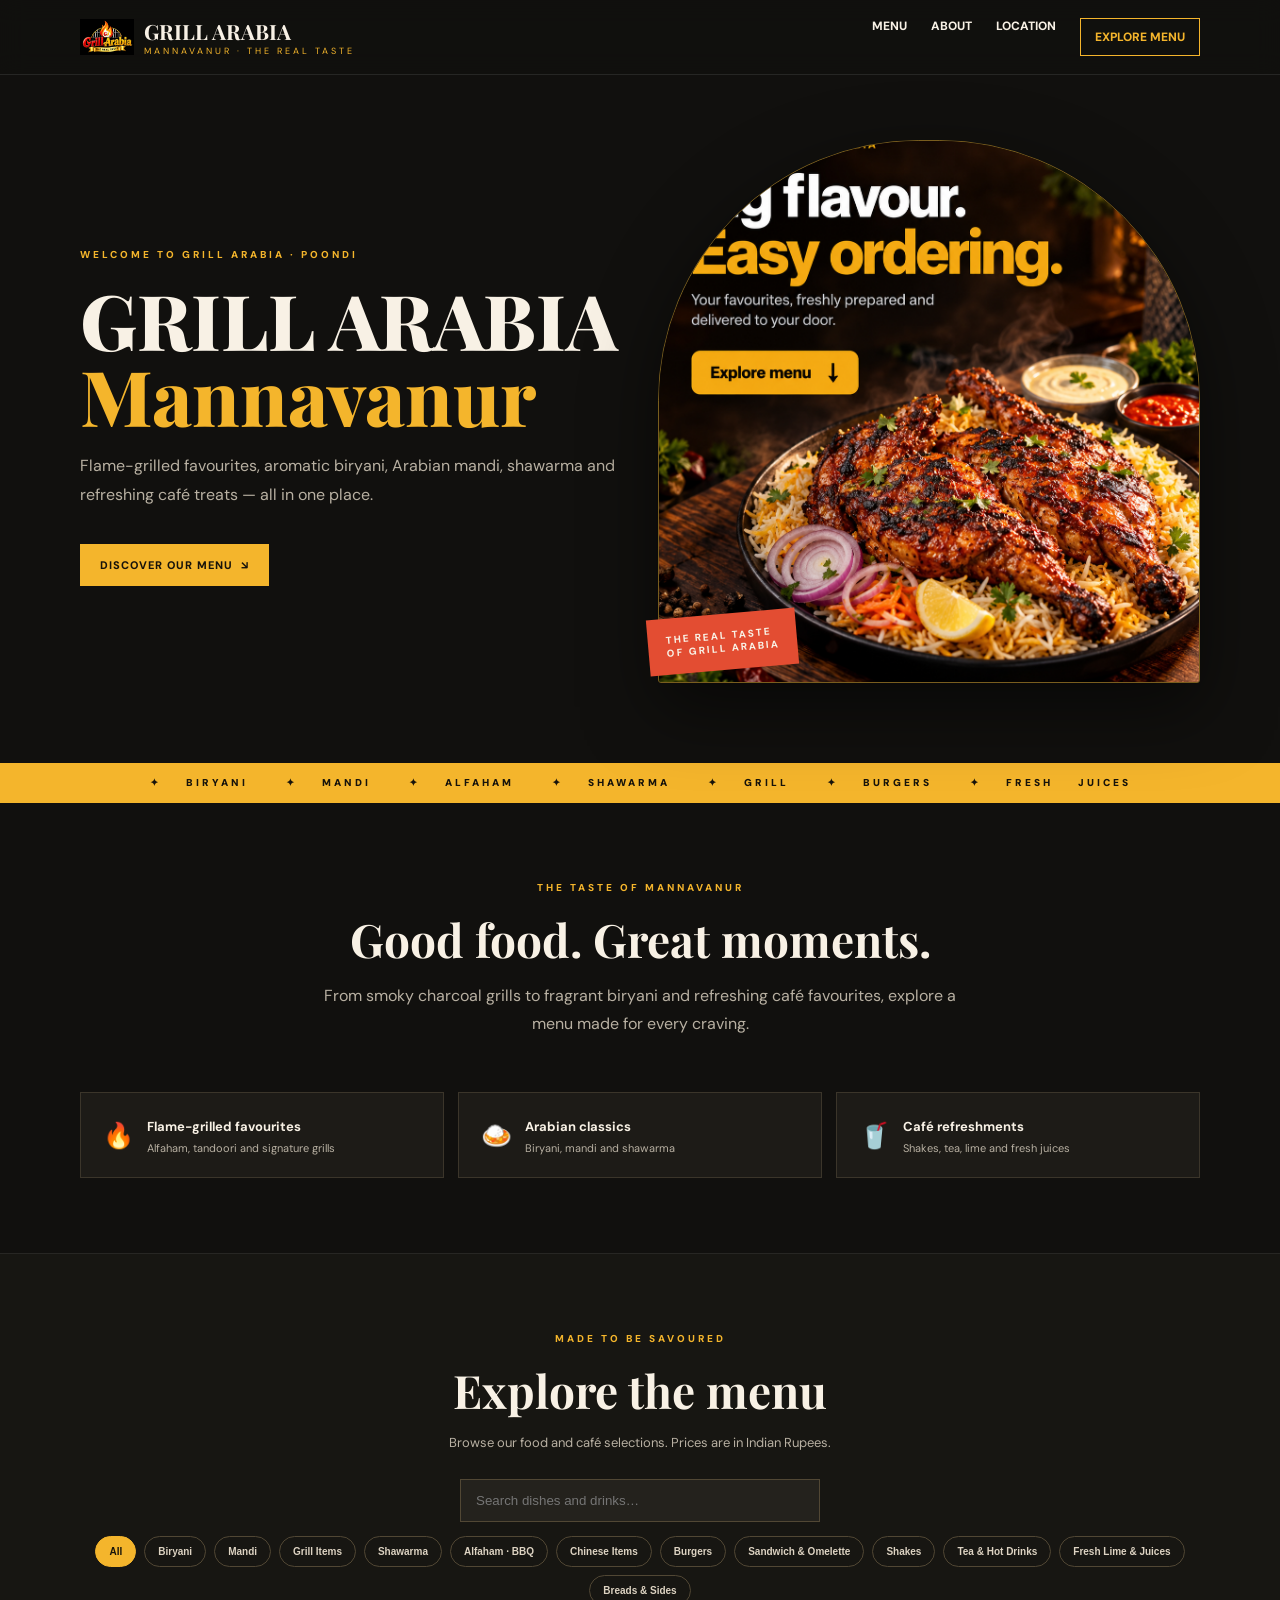
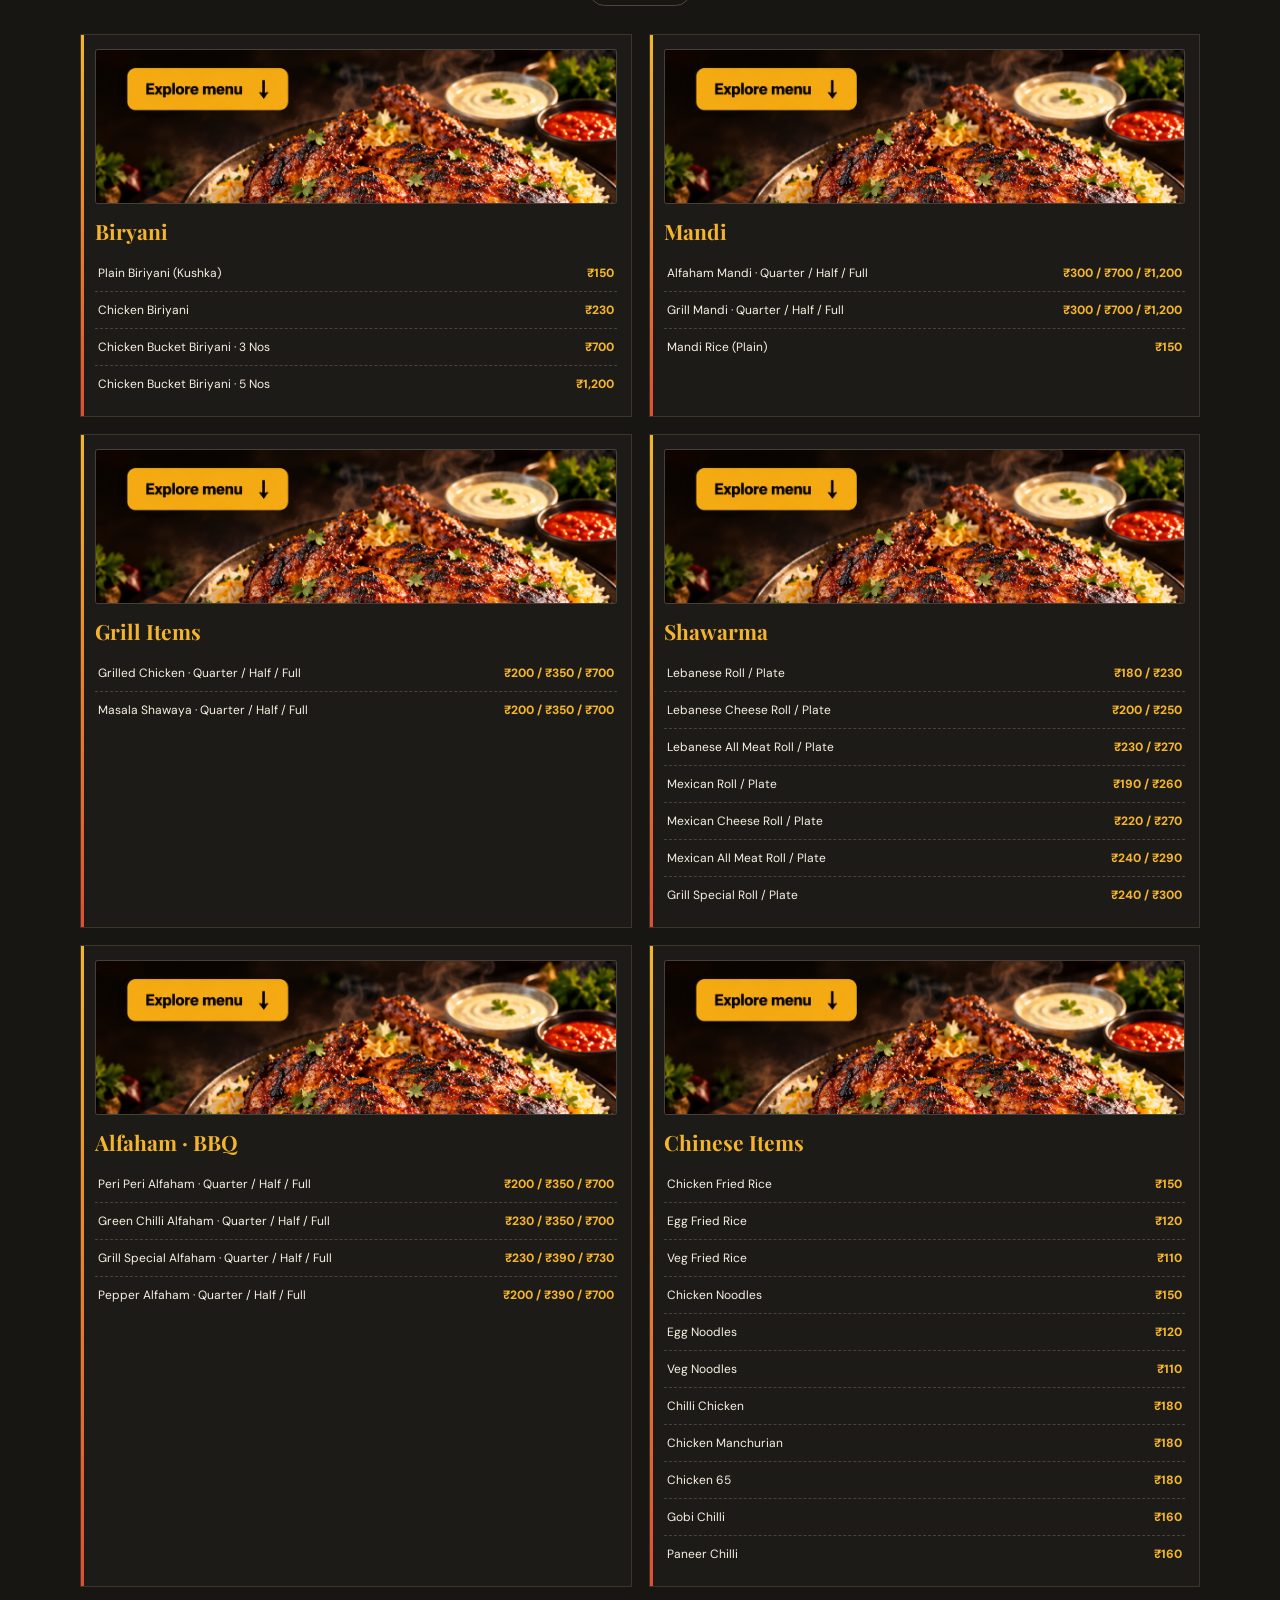
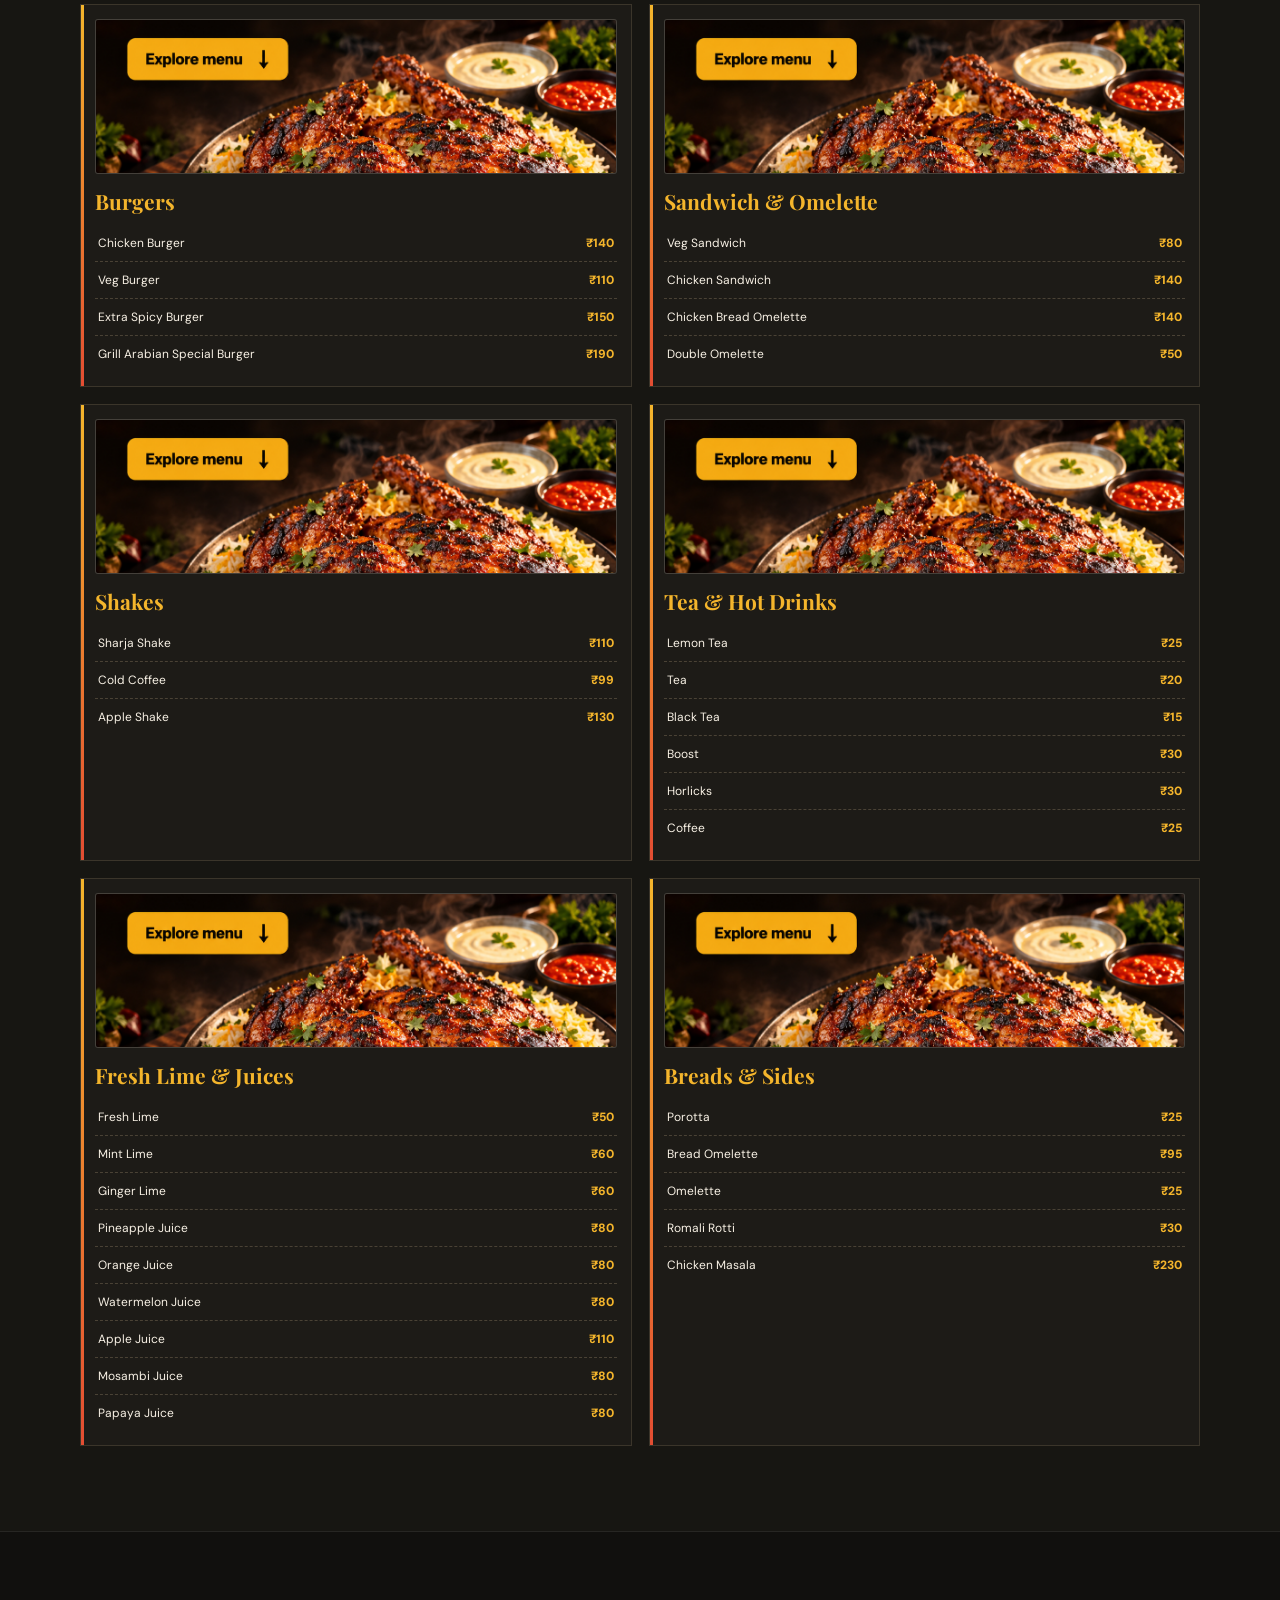
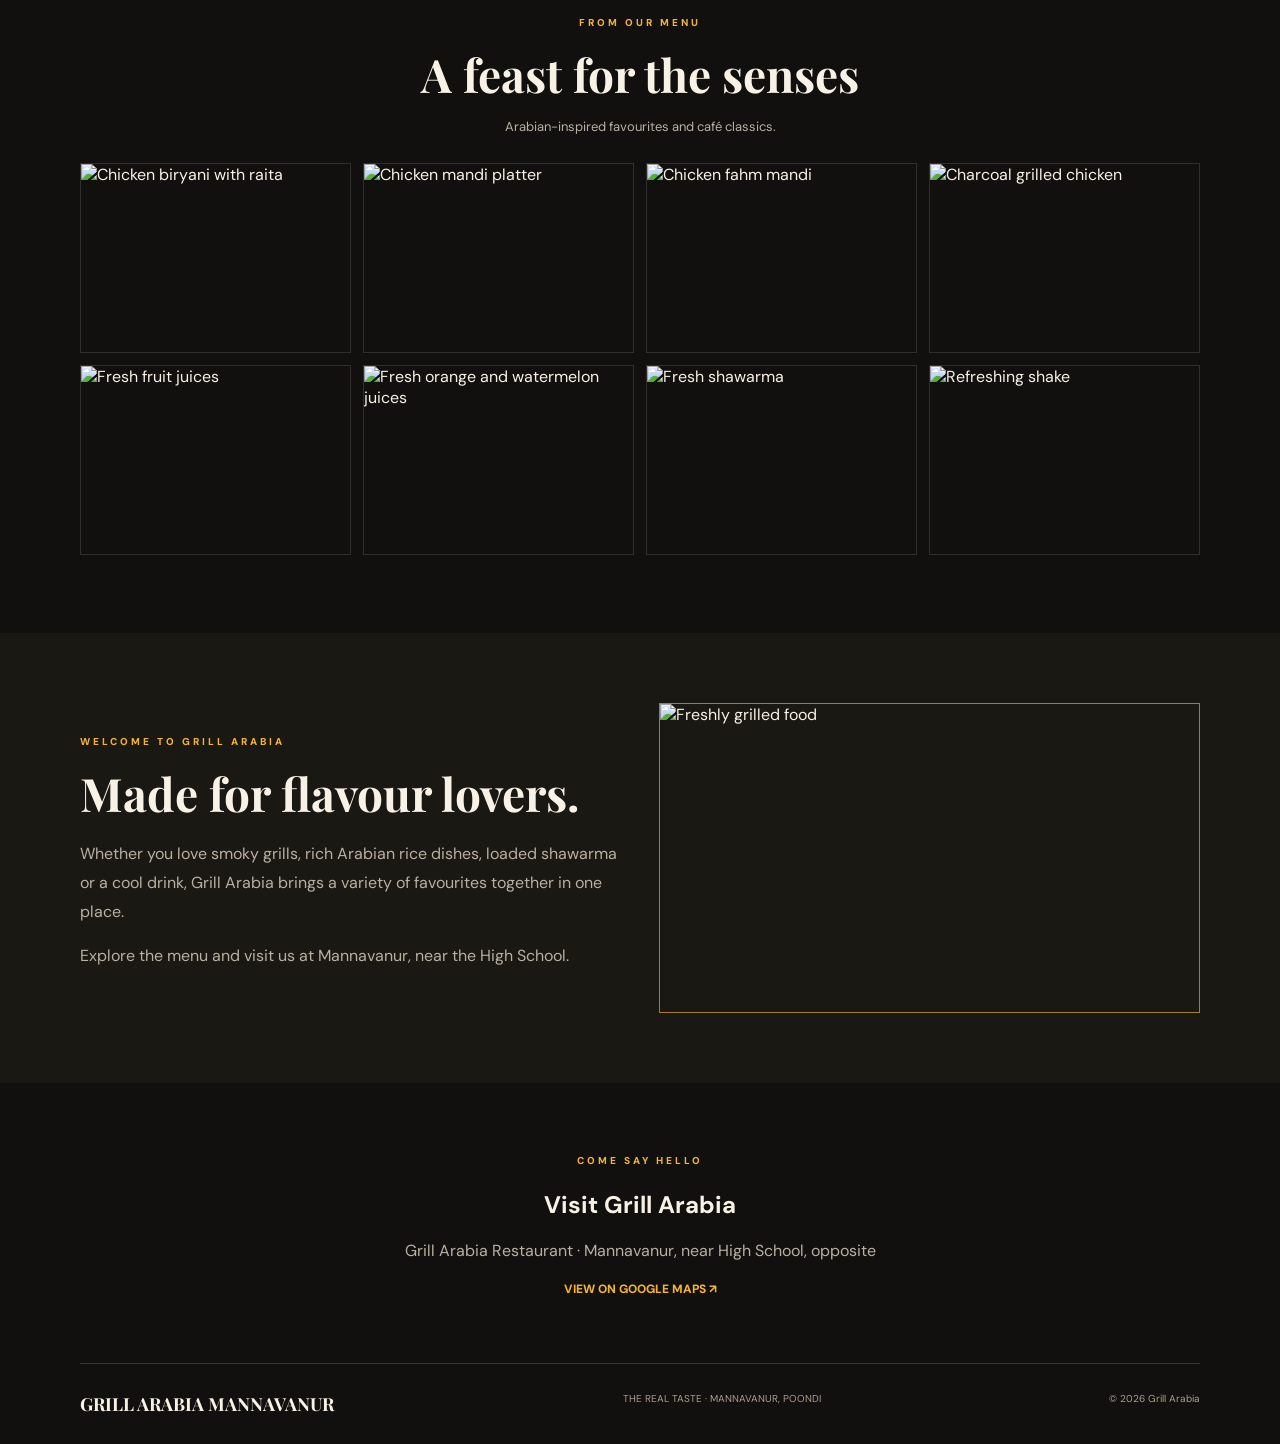
==== commit 9f8f42d2: "Keep menu category photos visible with local fallback" ====
--- a/index.html
+++ b/index.html
@@ -35,17 +35,17 @@
 {title:"Fresh Lime & Juices",items:[["Fresh Lime","₹50"],["Mint Lime","₹60"],["Ginger Lime","₹60"],["Pineapple Juice","₹80"],["Orange Juice","₹80"],["Watermelon Juice","₹80"],["Apple Juice","₹110"],["Mosambi Juice","₹80"],["Papaya Juice","₹80"]]},
 {title:"Breads & Sides",items:[["Porotta","₹25"],["Bread Omelette","₹95"],["Omelette","₹25"],["Romali Rotti","₹30"],["Chicken Masala","₹230"]]}
 ];let active='All';const grid=document.getElementById('grid'),chips=document.getElementById('chips'),search=document.getElementById('search'),cats=['All',...sections.map(x=>x.title)];function draw(){chips.innerHTML=cats.map(c=>'<button class="chip '+(active===c?'active':'')+'" data-c="'+c+'">'+c+'</button>').join('');chips.querySelectorAll('button').forEach(b=>b.onclick=()=>{active=b.dataset.c;draw()});let q=search.value.toLowerCase(),list=sections.filter(s=>(active==='All'||s.title===active)&&s.items.some(i=>i.join(' ').toLowerCase().includes(q)));const photos={
-'Biryani':'https://media-assets.swiggy.com/swiggy/image/upload/fl_lossy%2Cf_auto%2Cq_auto%2Cw_600/RX_THUMBNAIL/IMAGES/VENDOR/2026/2/9/ba45a744-ebcc-41e5-ac7c-5fb484a62fee_1002315.jpg',
-'Mandi':'https://b.zmtcdn.com/data/pictures/chains/7/19866067/da8ebe0e5651ea966df210a24c313235.jpg',
+'Biryani':'https://b.zmtcdn.com/data/pictures/4/19855414/6cdd0e5b9f3aea4ece6dba04779529ff.jpg',
+'Mandi':'https://media-assets.swiggy.com/swiggy/image/upload/fl_lossy%2Cf_auto%2Cq_auto/FOOD_CATALOG/IMAGES/CMS/2026/1/31/1a3889f0-a501-4a32-b686-0b07b65e92dd_db54d83a-3b3d-4e1c-babc-05b72cf2f226.jpg',
 'Grill Items':'https://images.unsplash.com/photo-1599487488170-d11ec9c172f0?auto=format&fit=crop&w=900&q=85',
 'Shawarma':'https://images.unsplash.com/photo-1529006557810-274b9b2fc783?auto=format&fit=crop&w=900&q=85',
-'Alfaham · BBQ':'https://media-assets.swiggy.com/swiggy/image/upload/fl_lossy%2Cf_auto%2Cq_auto%2Cw_600%2Ch_600%2Cc_fit/FOOD_CATALOG/IMAGES/CMS/2024/9/11/6545780d-6092-462f-9fe8-751cabe9db23_31478fed-824d-4da0-9c0d-925899c634f0.jpg',
+'Alfaham · BBQ':'https://media-assets.swiggy.com/swiggy/image/upload/fl_lossy%2Cf_auto%2Cq_auto/FOOD_CATALOG/IMAGES/CMS/2025/6/16/56e9e077-4df0-4172-97c9-50c86e02533d_e4f54cf7-7b1e-488b-8697-f1afdec0f7a1.jpg',
 'Chinese Items':'https://tb-static.uber.com/prod/image-proc/processed_images/05724d1b810eb2730b8e511f1b714d4b/9e31c708e4cf73b6e3ea1bd4a9b6e16b.jpeg',
 'Burgers':'https://images.unsplash.com/photo-1568901346375-23c9450c58cd?auto=format&fit=crop&w=900&q=85',
 'Sandwich & Omelette':'https://images.unsplash.com/photo-1528735602780-2552fd46c7af?auto=format&fit=crop&w=900&q=85',
 'Shakes':'https://images.unsplash.com/photo-1546173159-315724a31696?auto=format&fit=crop&w=900&q=85',
 'Tea & Hot Drinks':'https://images.unsplash.com/photo-1576092768241-dec231879fc3?auto=format&fit=crop&w=900&q=85',
-'Fresh Lime & Juices':'https://images.squarespace-cdn.com/content/v1/660eb02da4eda3723b5a62a5/5ac76054-f49b-4440-b84a-262b2ad40ed5/Fresh%2BJuices.png?format=1500w',
+'Fresh Lime & Juices':'https://cdn.phuket.net/bucket/directory/size/600/400/2021/10/202110210655_5L5q_008.jpeg',
 'Breads & Sides':'https://images.unsplash.com/photo-1509440159596-0249088772ff?auto=format&fit=crop&w=900&q=85'
-};grid.innerHTML=list.length?list.map(s=>'<article class="card"><img class="category-photo" src="'+(photos[s.title]||photos['Grill Items'])+'" alt="'+s.title+' menu photo" loading="lazy" onerror="this.style.display=\'none\'"><h3>'+s.title+'</h3>'+s.items.filter(i=>i.join(' ').toLowerCase().includes(q)).map(i=>'<div class="item"><span>'+i[0]+'</span><span class="price">'+i[1]+'</span></div>').join('')+'</article>').join(''):'<div class="empty">No menu items found. Try another search.</div>'}search.addEventListener('input',draw);document.getElementById('year').textContent=new Date().getFullYear();draw();
+};grid.innerHTML=list.length?list.map(s=>'<article class="card"><img class="category-photo" src="'+(photos[s.title]||photos['Grill Items'])+'" alt="'+s.title+' menu photo" loading="lazy" onerror="this.onerror=null;this.src=\'grill-arabia-hero.png\'"><h3>'+s.title+'</h3>'+s.items.filter(i=>i.join(' ').toLowerCase().includes(q)).map(i=>'<div class="item"><span>'+i[0]+'</span><span class="price">'+i[1]+'</span></div>').join('')+'</article>').join(''):'<div class="empty">No menu items found. Try another search.</div>'}search.addEventListener('input',draw);document.getElementById('year').textContent=new Date().getFullYear();draw();
 </script></body></html>
